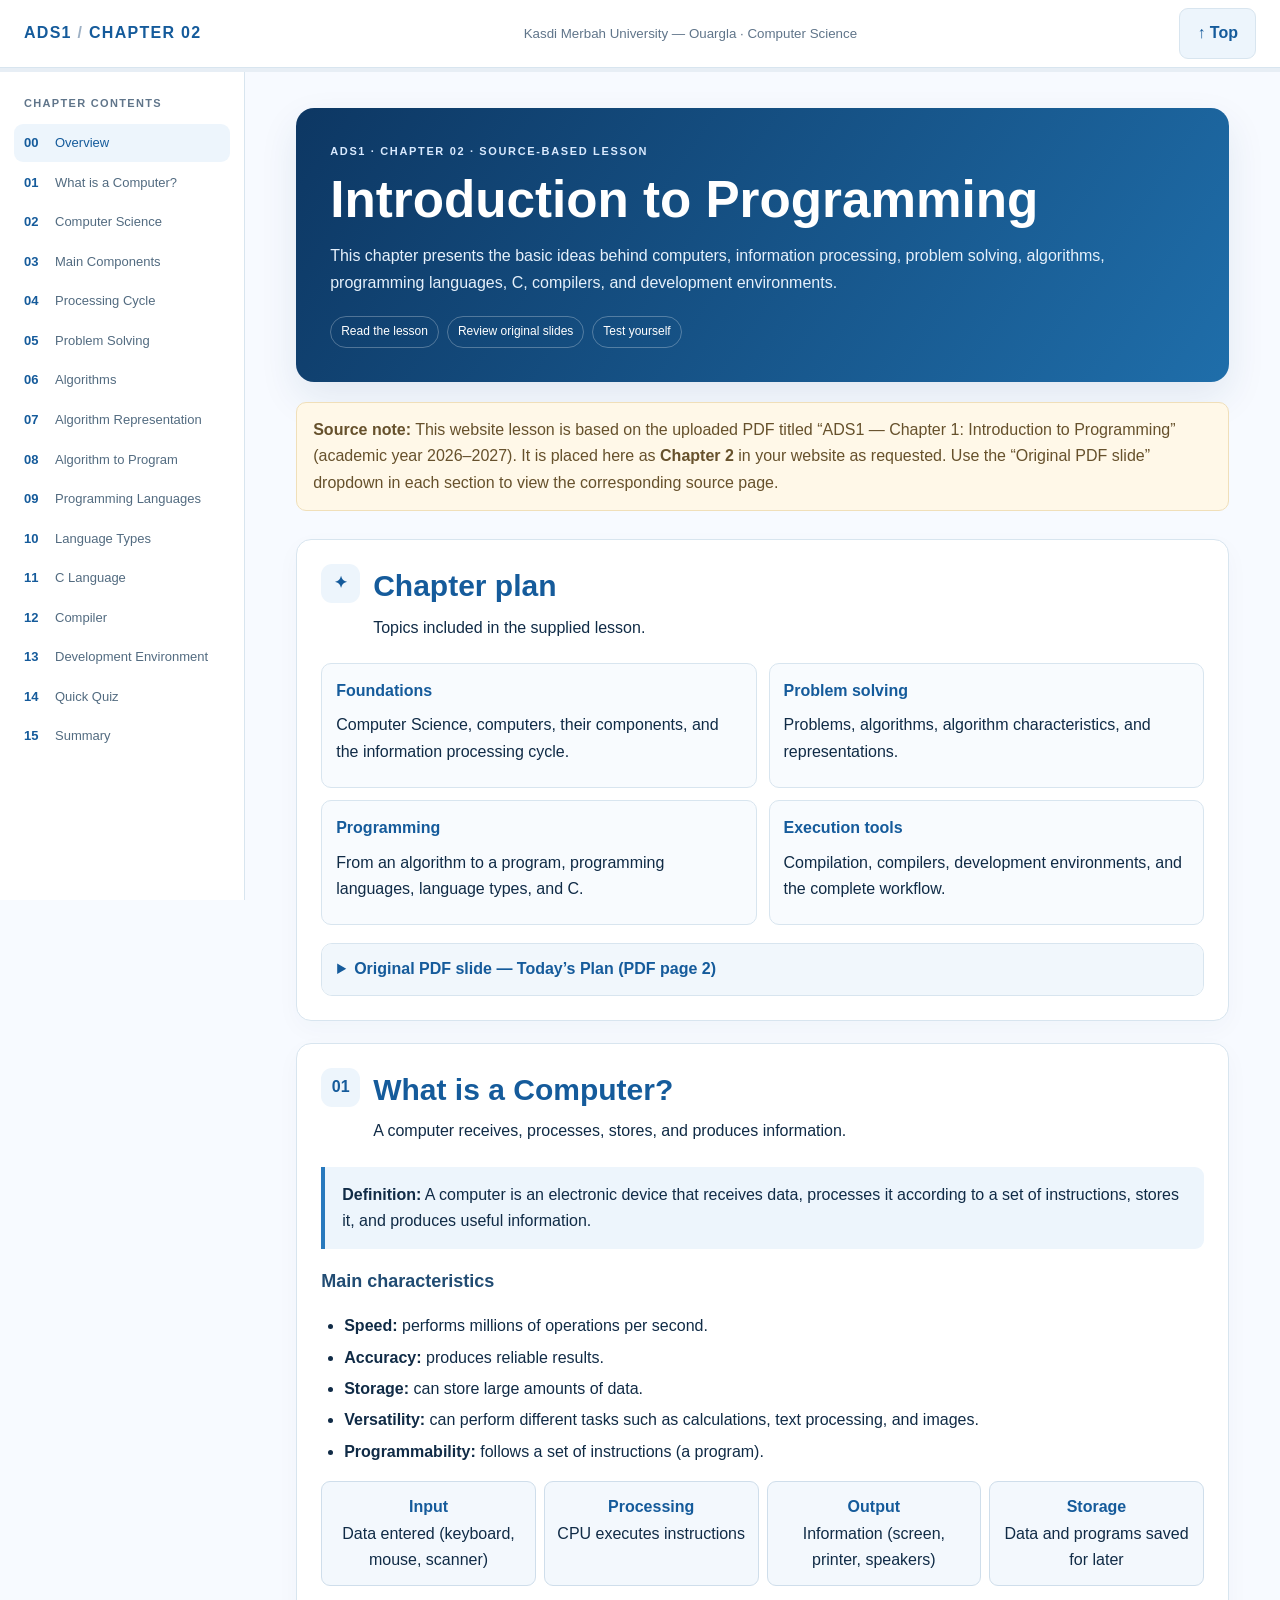
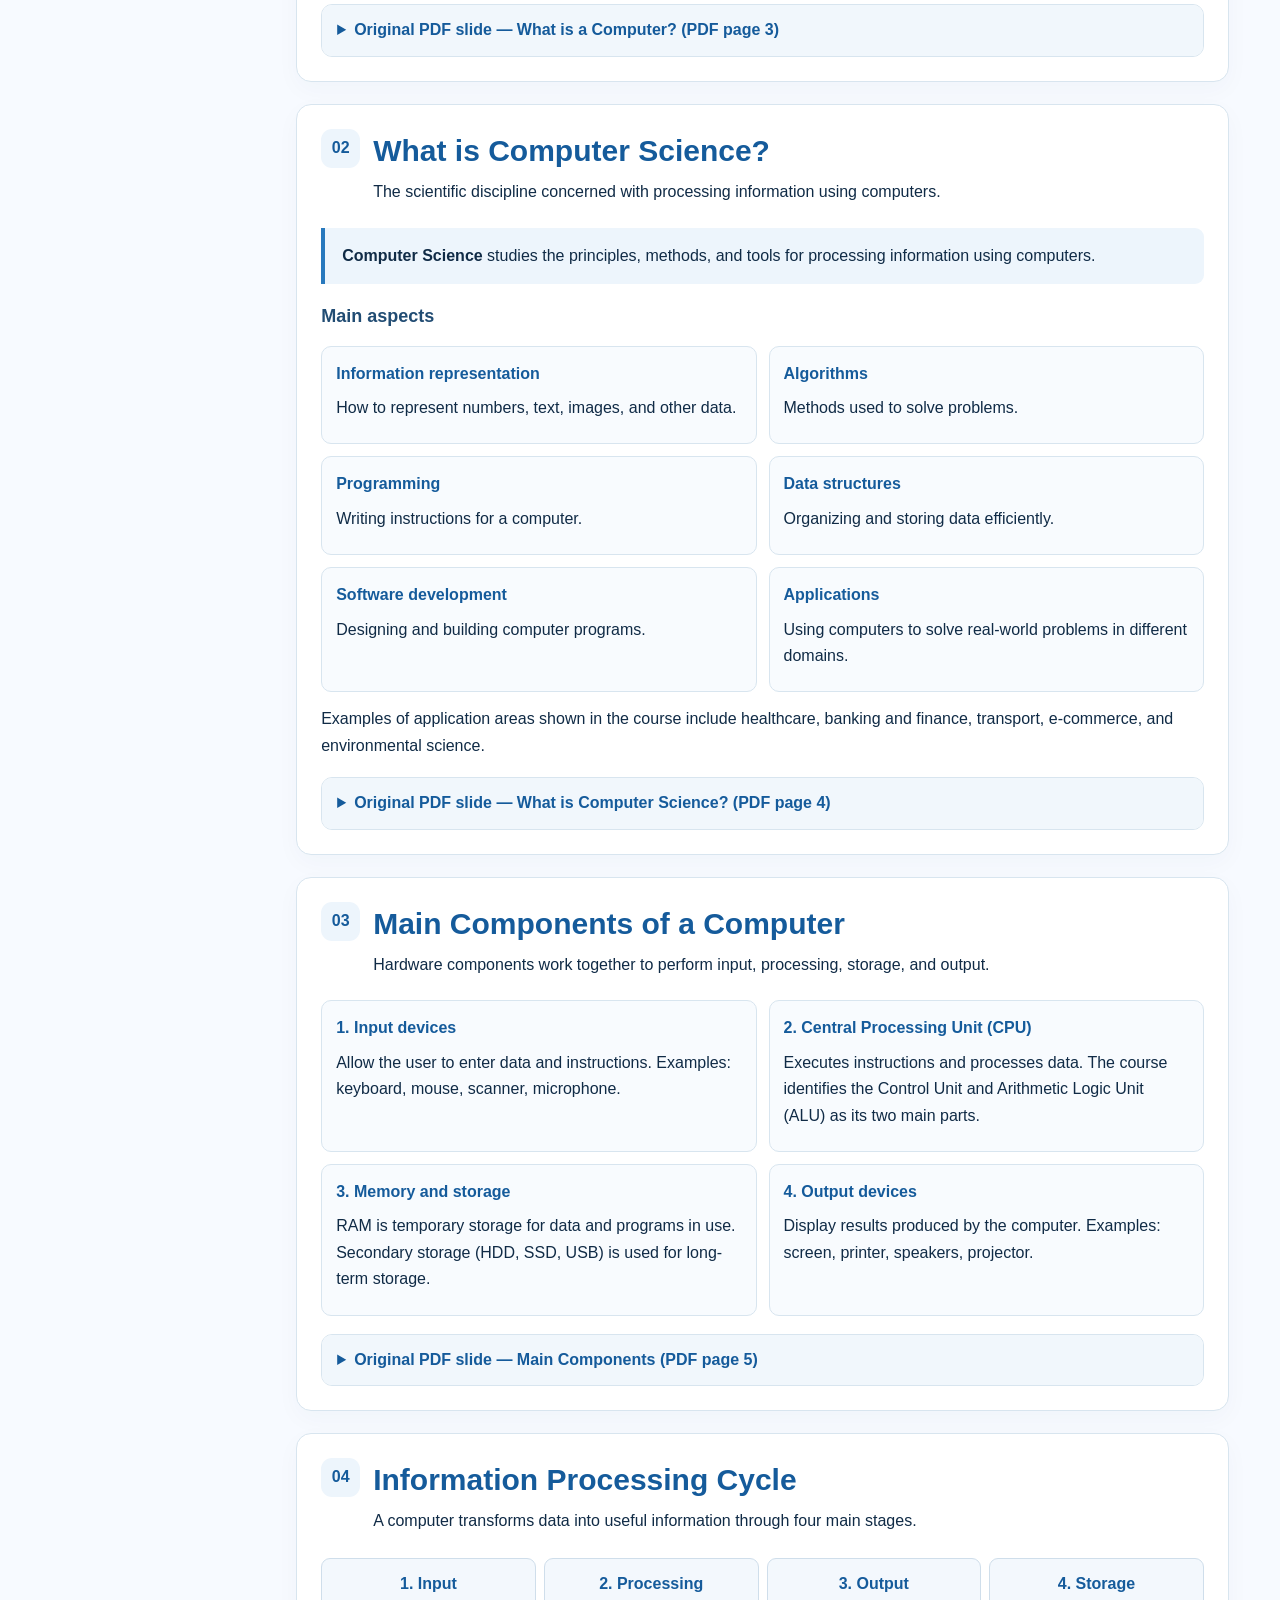
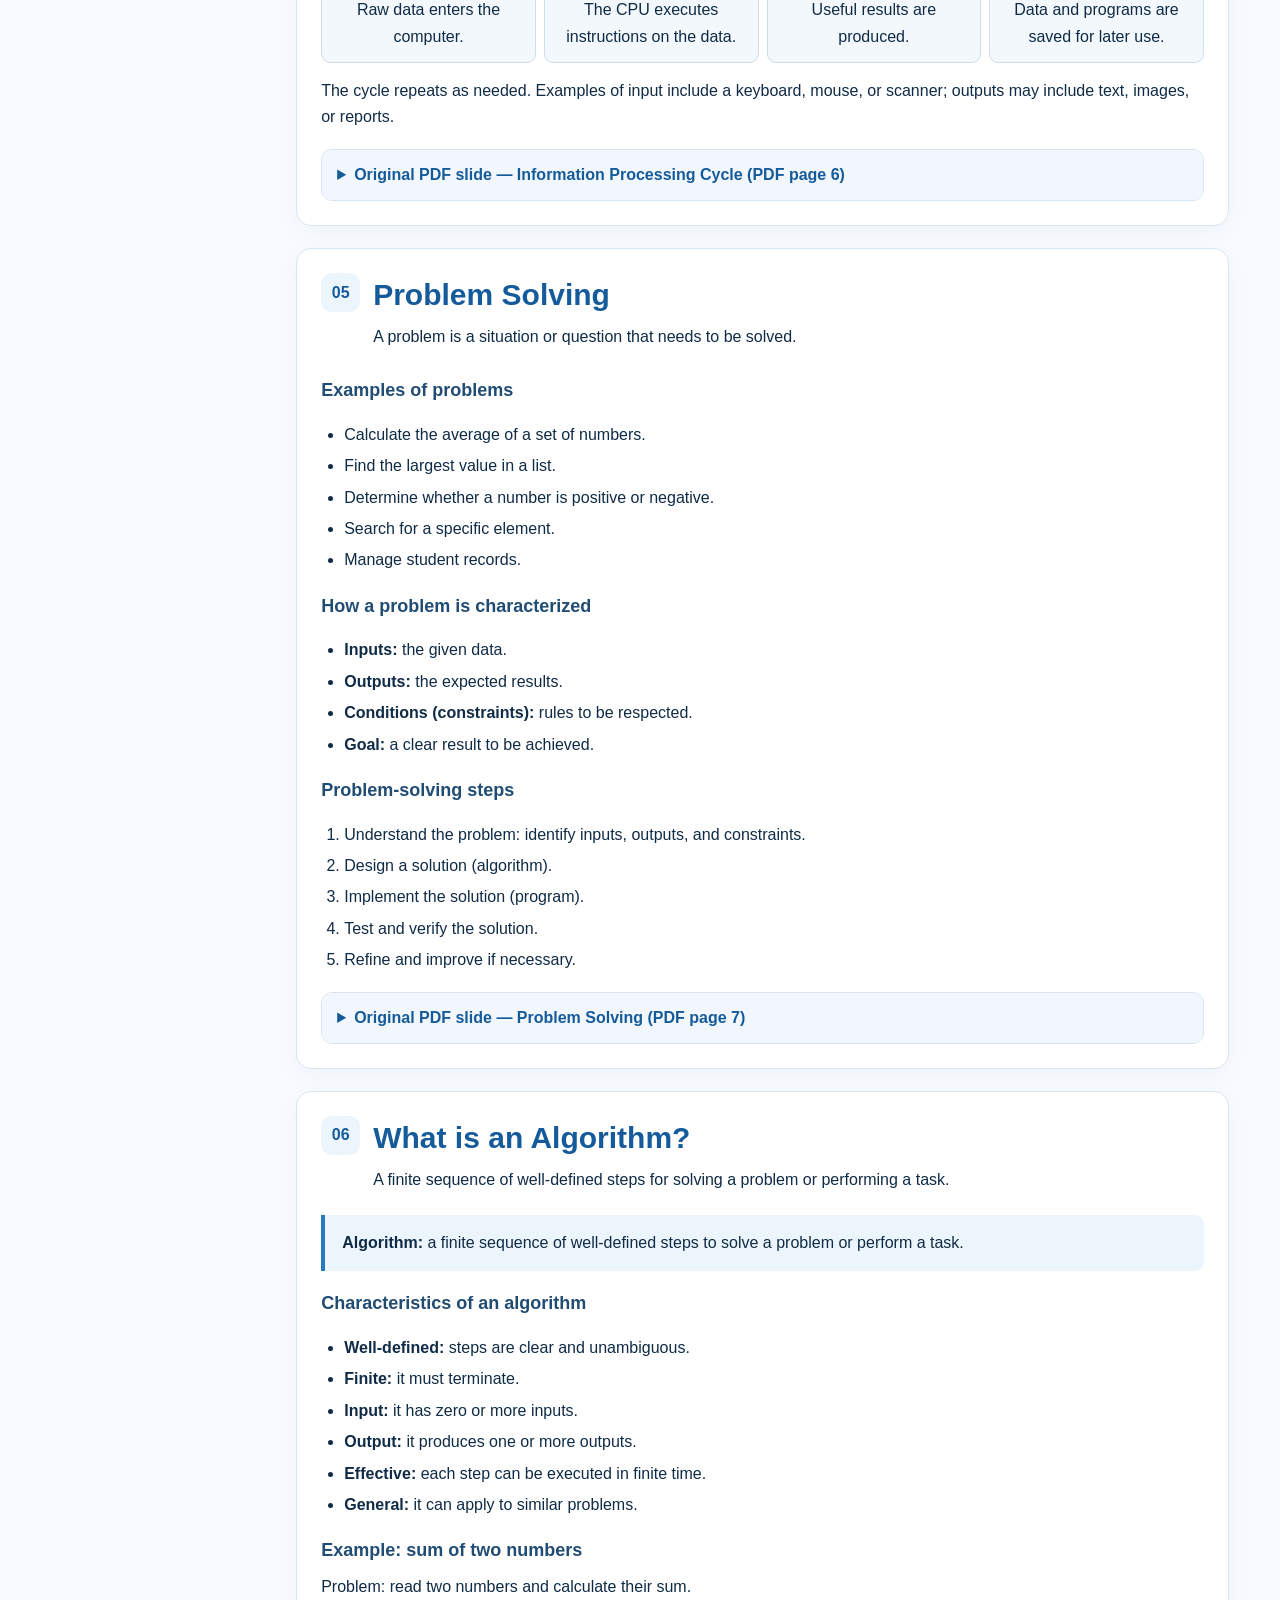
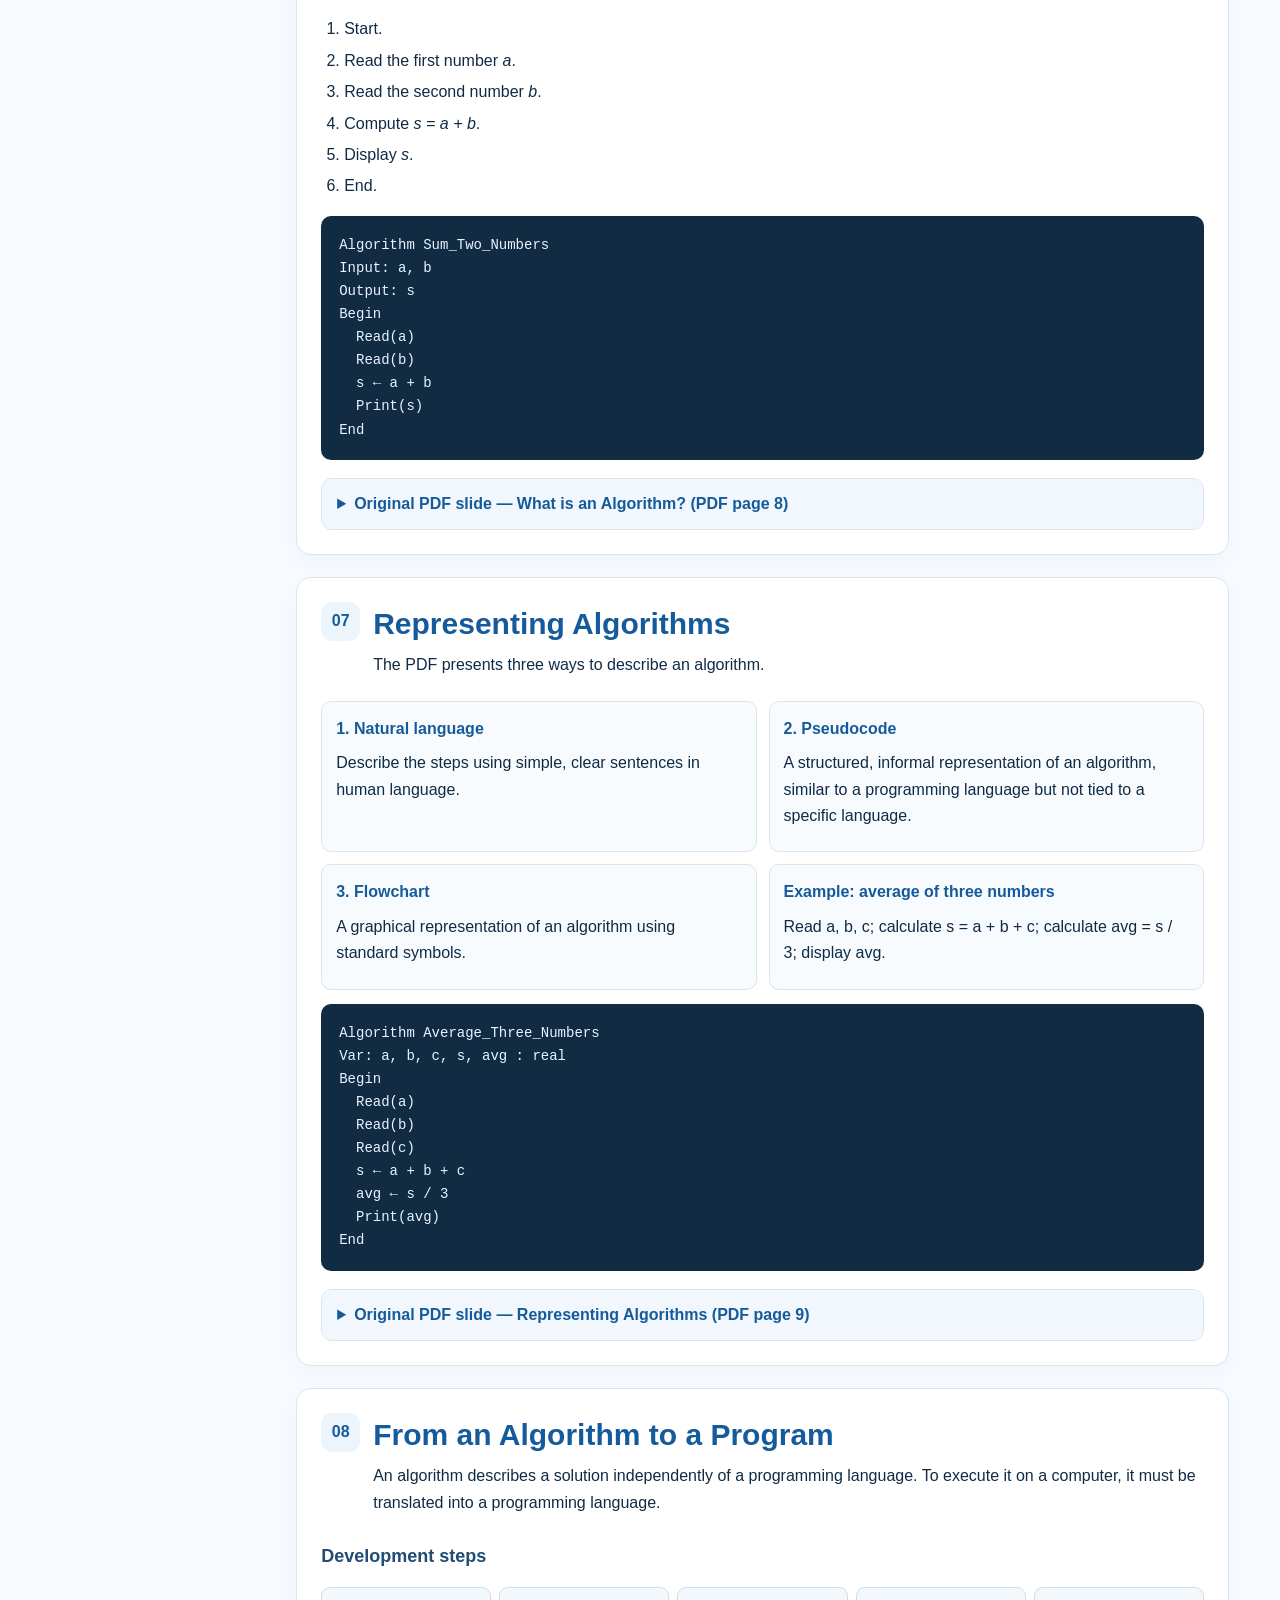
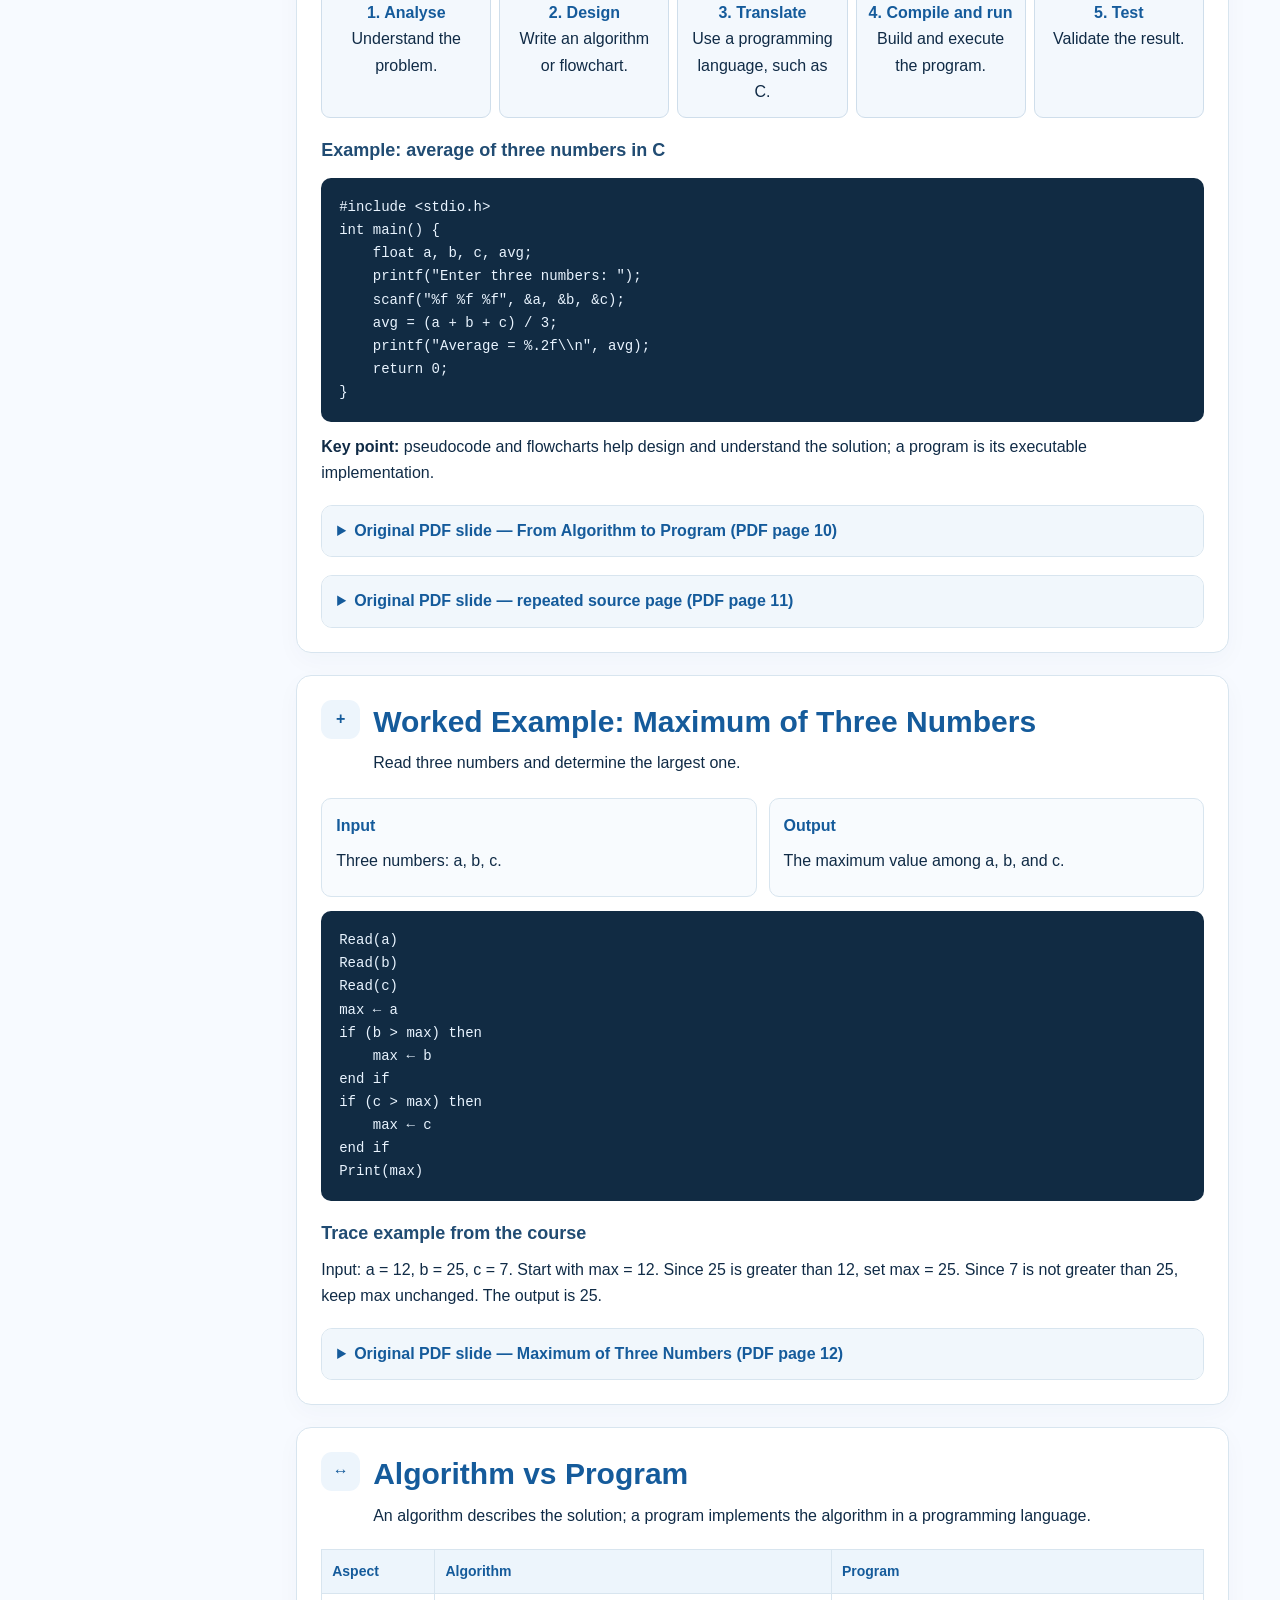
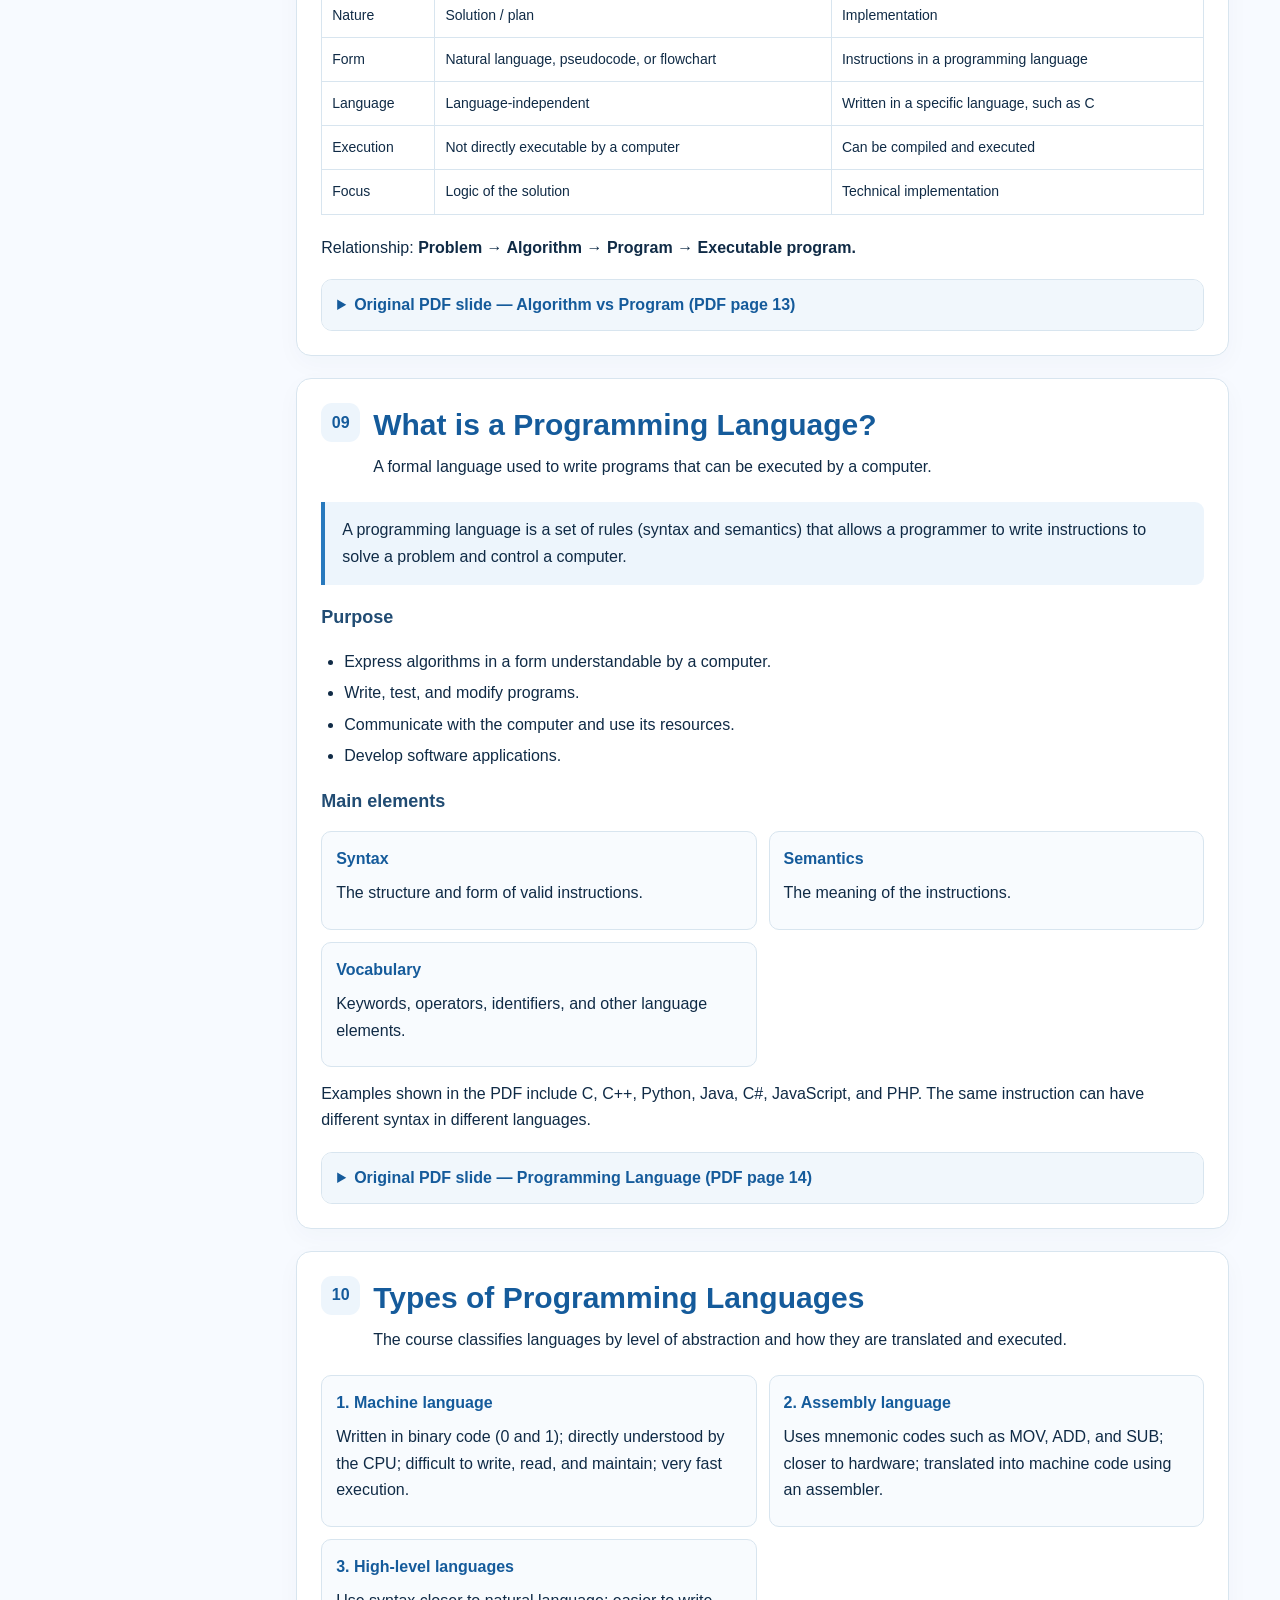
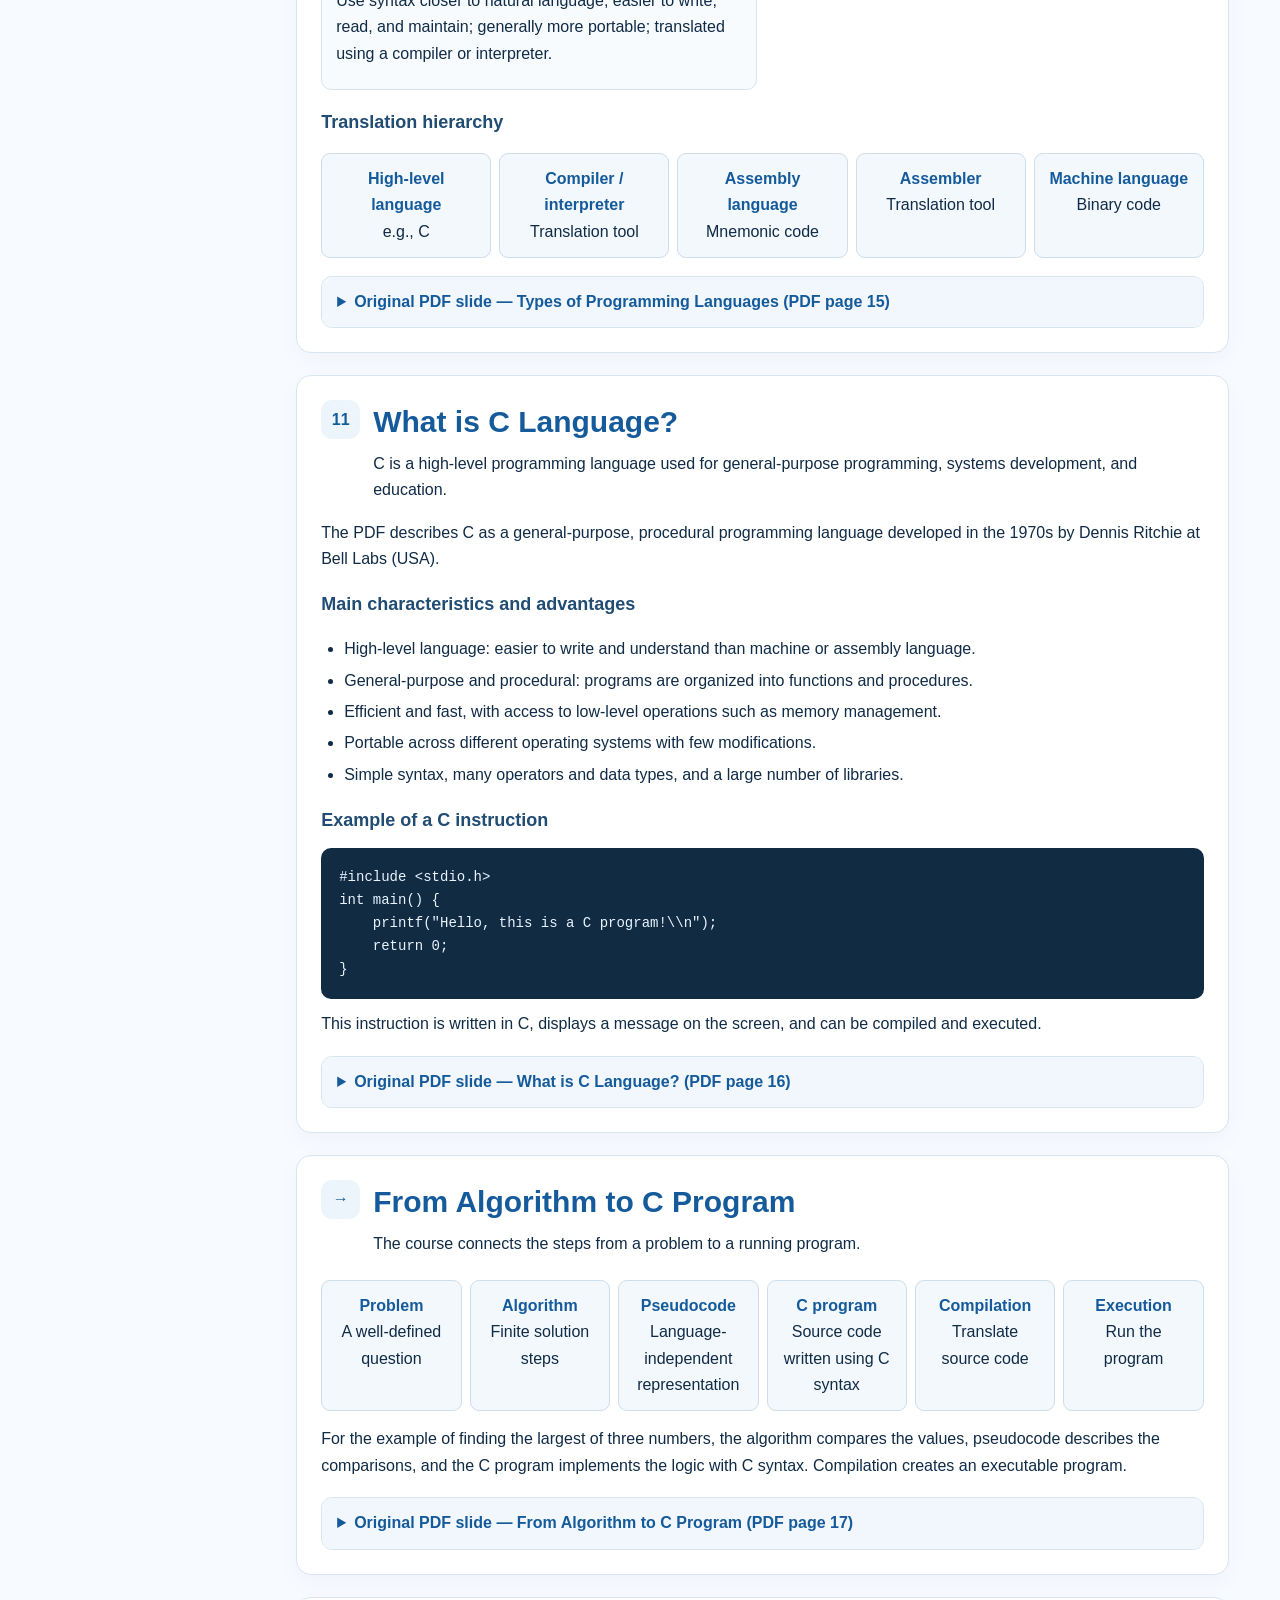
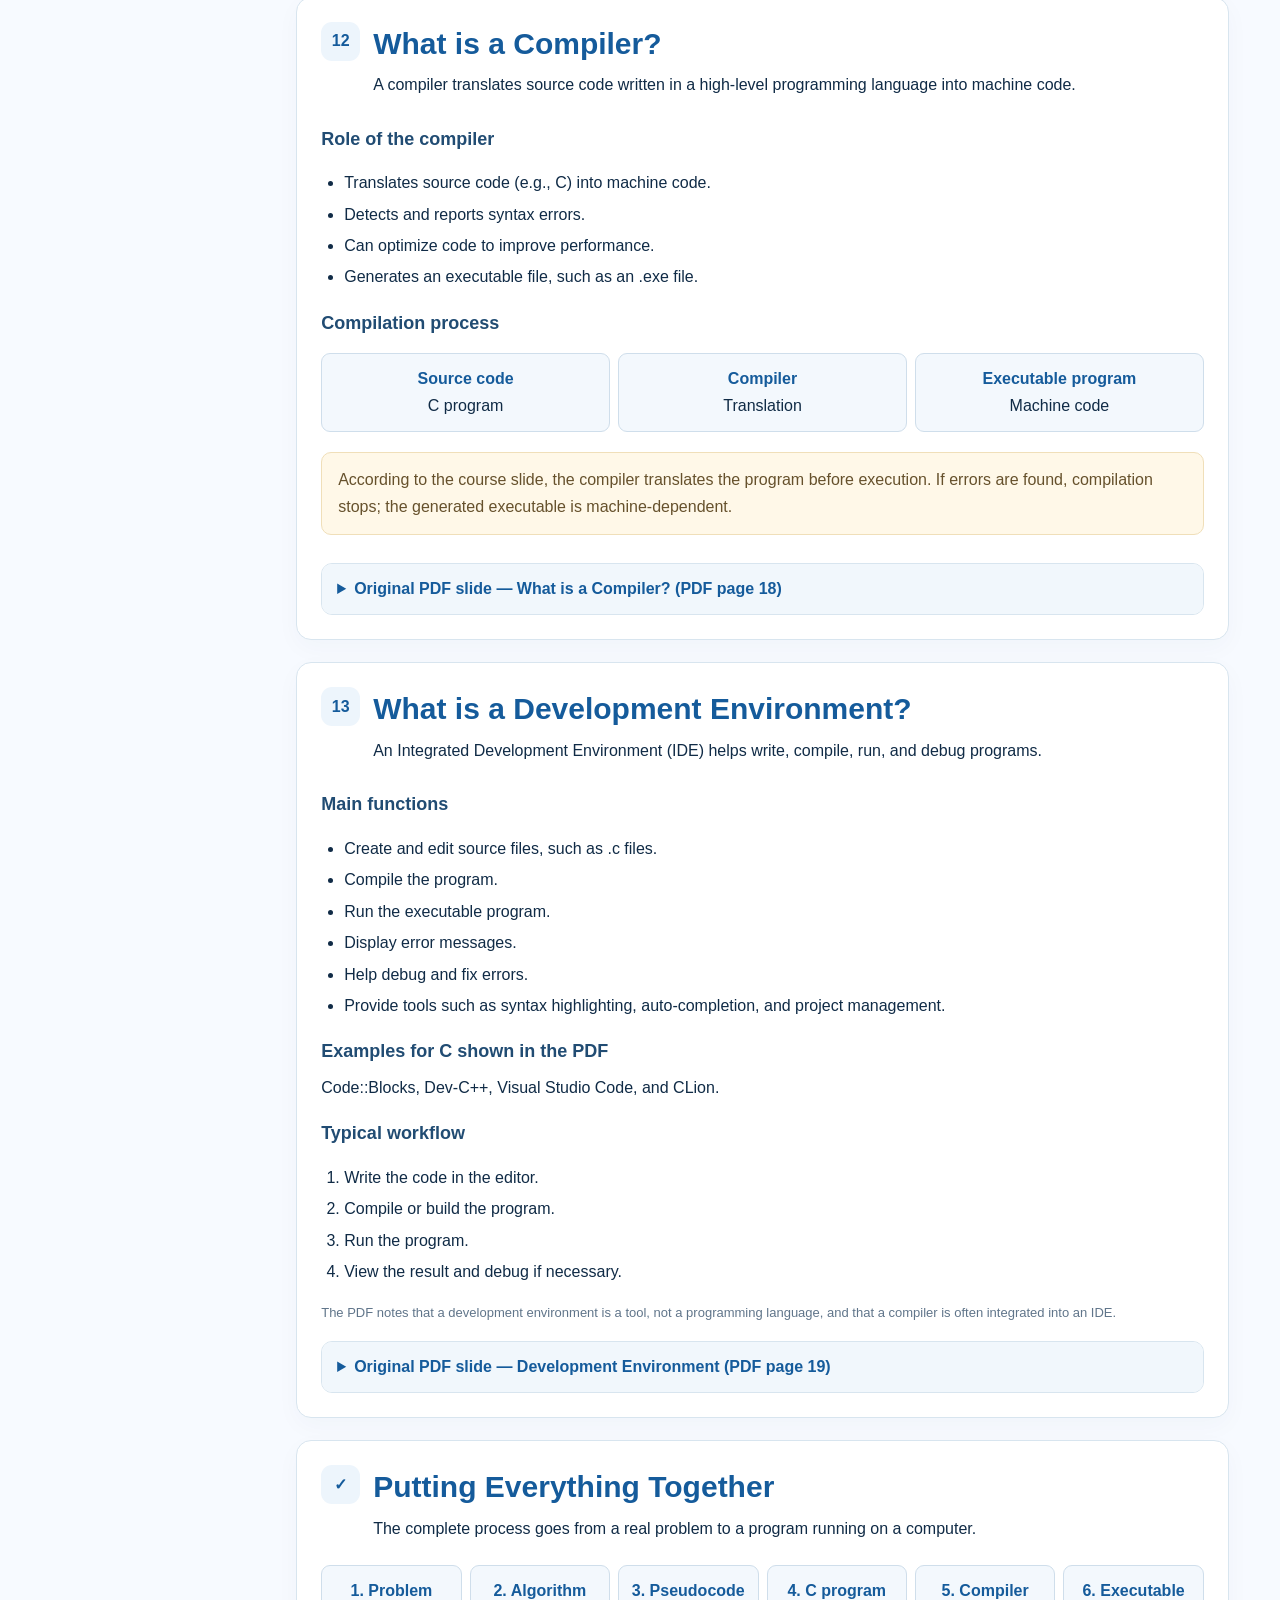
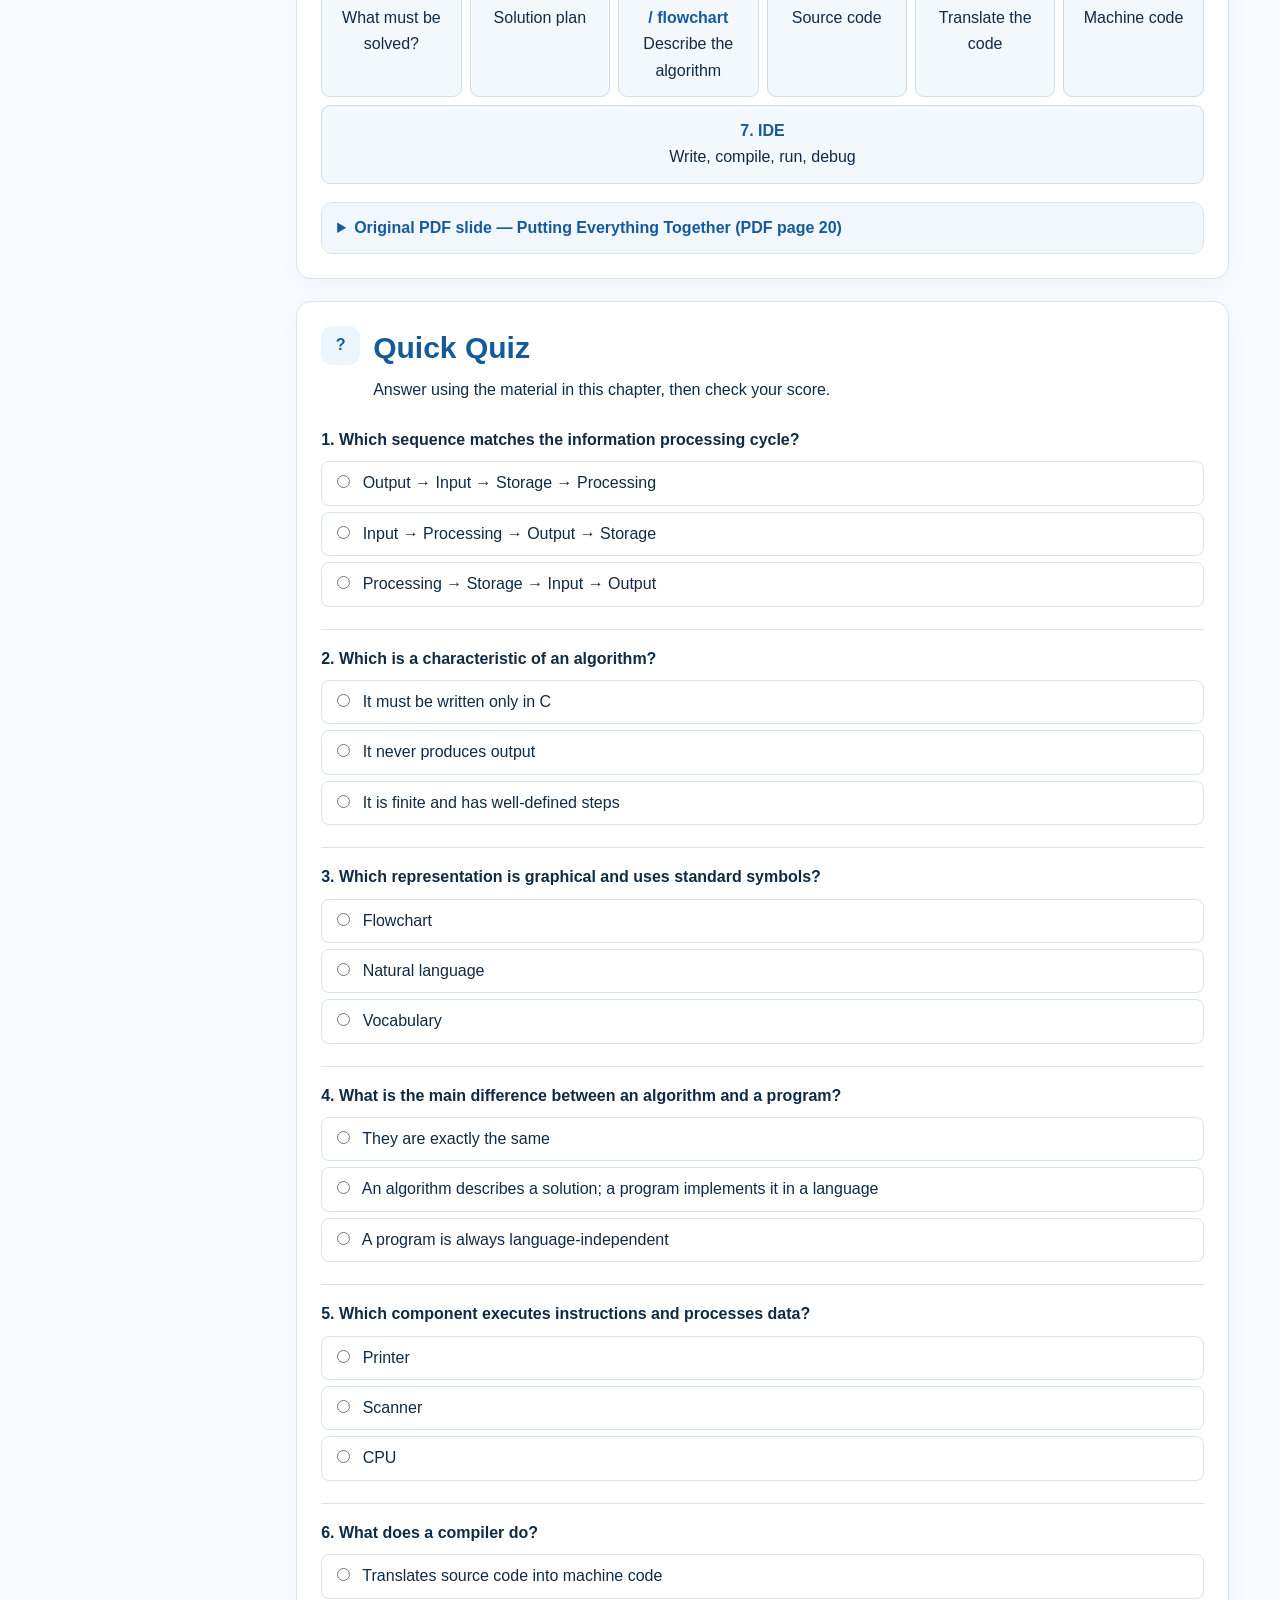
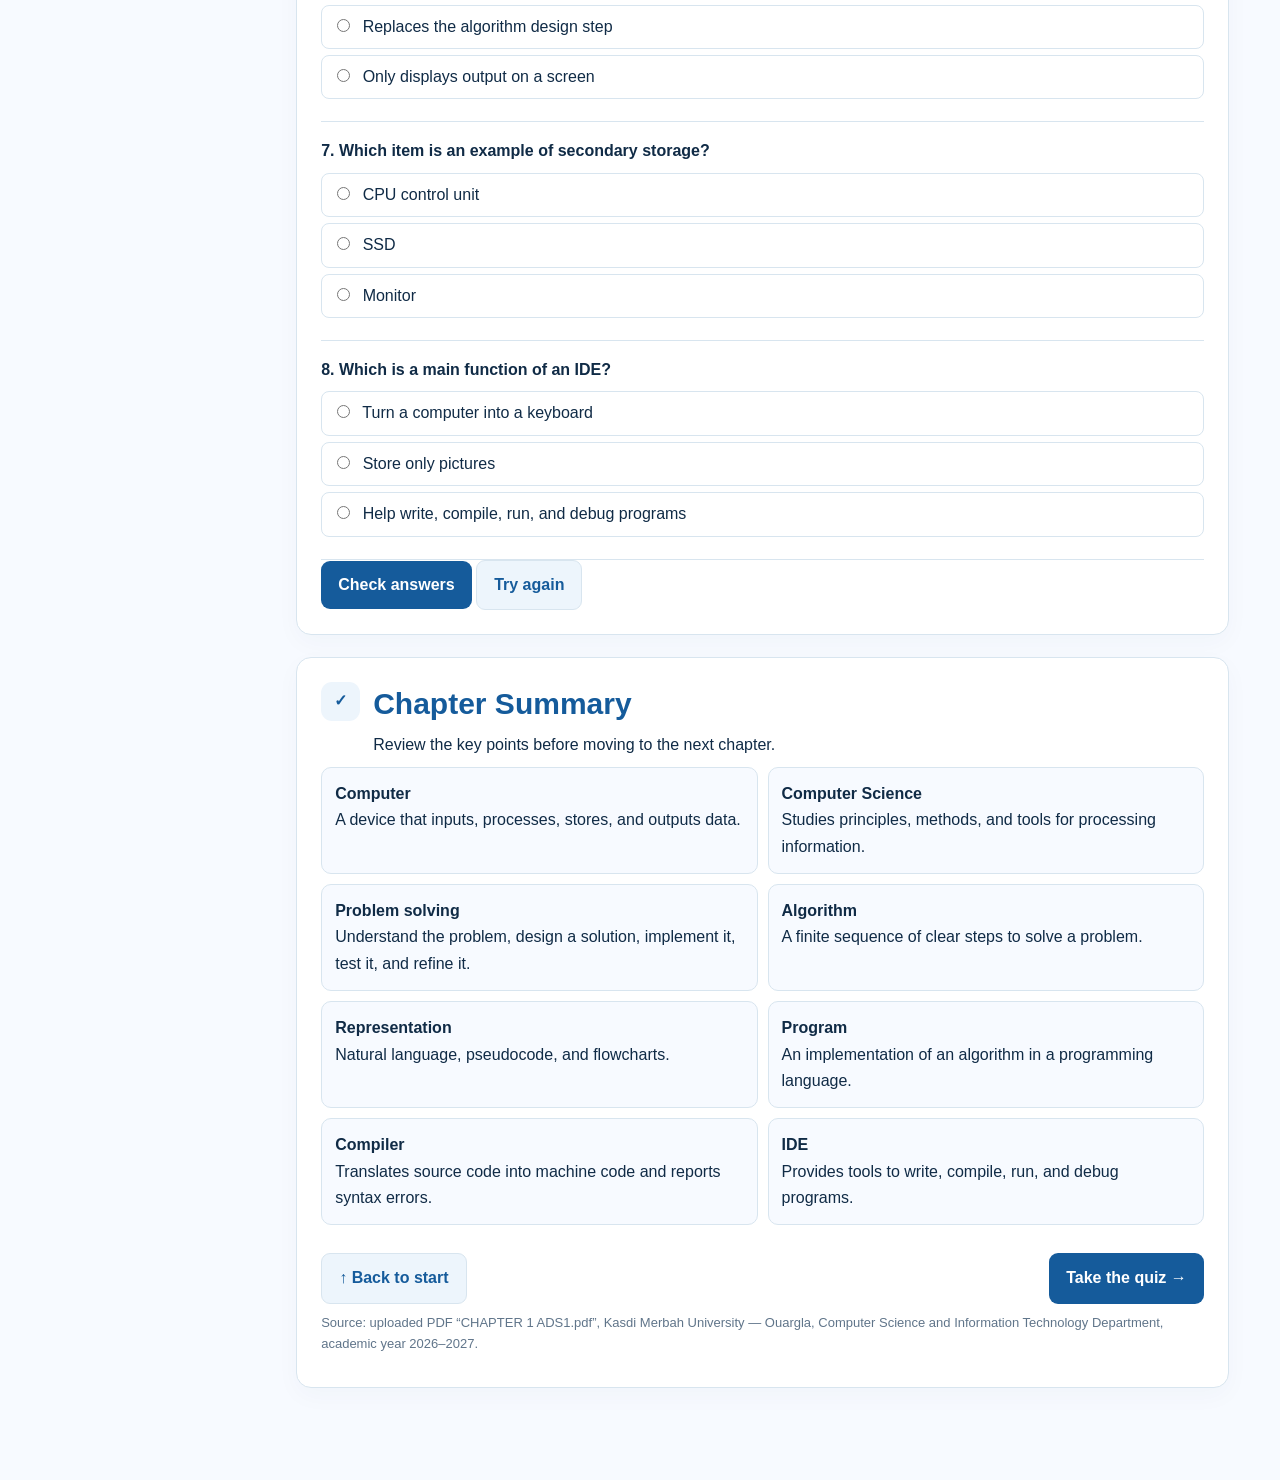
==== CHAPTER1.html @ 997ccc8c "Upload ADS1 Learning Hub website" ====
<!doctype html>
<html lang="en">
<head>
<meta charset="utf-8"><meta name="viewport" content="width=device-width, initial-scale=1">
<meta name="hub-title" content="Introduction to Programming">
<meta name="hub-description" content="Computers, problem solving, algorithms, programming languages, C, compilers, and development environments.">
<meta name="hub-sections" content="16 navigation topics">
<title>ADS1 — Chapter 2: Introduction to Programming</title>
<style>
:root{--blue:#155b9b;--blue2:#2879bd;--navy:#102b46;--pale:#edf5fc;--line:#d8e5ef;--muted:#60758a;--good:#20794f;--bad:#b33c3c;--gold:#e5b75c}
*{box-sizing:border-box}html{scroll-behavior:smooth;scroll-padding-top:90px}body{margin:0;background:#f7faff;color:var(--navy);font:16px/1.65 Arial,Helvetica,sans-serif}button{font:inherit;cursor:pointer}.top{height:68px;background:#fff;border-bottom:1px solid var(--line);display:flex;align-items:center;justify-content:space-between;padding:0 24px;position:sticky;top:0;z-index:10}.brand{font-weight:900;letter-spacing:.08em;color:var(--blue)}.top small{color:var(--muted)}.progress{height:4px;background:#e7eef5;position:sticky;top:68px;z-index:10}.progress span{display:block;width:0;height:100%;background:var(--blue2);transition:width .2s}.shell{display:grid;grid-template-columns:245px minmax(0,1fr);max-width:1500px;margin:auto}.sidebar{height:calc(100vh - 72px);position:sticky;top:72px;overflow:auto;padding:22px 14px;background:#fff;border-right:1px solid var(--line)}.side-label{font-size:11px;font-weight:900;color:var(--muted);letter-spacing:.12em;padding:0 10px 10px}.navlink{display:flex;gap:9px;align-items:flex-start;text-decoration:none;color:#526b80;font-size:13px;line-height:1.35;padding:10px;border-radius:9px;margin:2px 0}.navlink:hover,.navlink.active{background:var(--pale);color:var(--blue)}.navlink b{min-width:22px;color:var(--blue)}main{padding:36px clamp(18px,4vw,58px) 70px;min-width:0}.hero{padding:34px;border-radius:18px;background:linear-gradient(125deg,#0d3763,#1f6eaa);color:#fff;box-shadow:0 16px 38px #123e6818}.eyebrow{font-size:11px;letter-spacing:.15em;font-weight:900;color:#d9eaff}.hero h1{font-size:clamp(32px,4vw,52px);line-height:1.08;margin:12px 0}.hero p{max-width:800px;color:#e5f0fb;margin-bottom:0}.chips{display:flex;gap:8px;flex-wrap:wrap;margin-top:20px}.chip{border:1px solid #ffffff45;border-radius:99px;padding:5px 10px;font-size:12px}.intro-note{background:#fff8e8;border:1px solid #f0dfb9;padding:14px 16px;border-radius:10px;color:#66512c;margin:20px 0 28px}.section{background:#fff;border:1px solid var(--line);border-radius:15px;padding:24px;margin:22px 0;box-shadow:0 8px 25px #153d5c08}.section-head{display:flex;align-items:flex-start;gap:13px}.num{display:grid;place-items:center;flex:0 0 39px;height:39px;border-radius:11px;background:var(--pale);color:var(--blue);font-weight:900}.section h2{font-size:clamp(22px,2.5vw,30px);line-height:1.25;margin:3px 0 10px;color:var(--blue)}.section h3{font-size:18px;margin:18px 0 8px;color:#214c73}.section p{margin:8px 0}.cards{display:grid;grid-template-columns:repeat(2,minmax(0,1fr));gap:12px;margin:14px 0}.mini{background:#f8fbfe;border:1px solid var(--line);border-radius:10px;padding:14px}.mini strong{color:var(--blue)}ul,ol{padding-left:23px}li{margin:5px 0}.definition{padding:15px 17px;border-left:4px solid var(--blue2);background:var(--pale);border-radius:0 9px 9px 0;margin:14px 0}.flow{display:flex;gap:8px;align-items:stretch;flex-wrap:wrap;margin:15px 0}.flow div{background:#f3f8fd;border:1px solid #cfdeeb;border-radius:9px;padding:12px;flex:1;min-width:120px;text-align:center}.flow b{display:block;color:var(--blue)}.code{white-space:pre-wrap;overflow:auto;background:#112b43;color:#e9f4ff;border-radius:10px;padding:18px;font:14px/1.65 Consolas,monospace;margin:12px 0}.table-wrap{overflow:auto}table{border-collapse:collapse;width:100%;margin:12px 0;font-size:14px}th,td{border:1px solid var(--line);padding:10px;text-align:left;vertical-align:top}th{background:#edf5fc;color:var(--blue)}.slide{margin-top:18px;border:1px solid var(--line);border-radius:11px;overflow:hidden;background:#f7faff}.slide summary{cursor:pointer;padding:12px 15px;color:var(--blue);font-weight:800;background:#f1f7fc}.slide img{display:block;width:100%;height:auto;max-width:850px;margin:auto}.slide p{padding:0 15px;color:var(--muted);font-size:13px}.quiz-question{padding:16px 0;border-bottom:1px solid var(--line)}.quiz-question:last-child{border:0}.quiz-question p{font-weight:800;margin:0 0 8px}.option{display:block;padding:8px 10px;border:1px solid var(--line);border-radius:8px;margin:6px 0;font-weight:400;cursor:pointer}.option:has(input:checked){border-color:var(--blue2);background:var(--pale)}.option input{margin-right:8px}.btn{border:0;border-radius:9px;background:var(--blue);color:white;padding:11px 17px;font-weight:800}.btn.secondary{background:#edf5fc;color:var(--blue);border:1px solid var(--line)}.feedback{margin-top:12px;padding:12px;border-radius:9px;display:none}.feedback.show{display:block}.feedback.good{background:#eaf7f0;color:var(--good)}.feedback.bad{background:#fff0f0;color:var(--bad)}.keypoints{display:grid;grid-template-columns:repeat(2,minmax(0,1fr));gap:10px}.keypoints div{background:#f7faff;border:1px solid var(--line);border-radius:10px;padding:13px}.footer-nav{display:flex;justify-content:space-between;gap:10px;flex-wrap:wrap;margin-top:28px}.small{font-size:13px;color:var(--muted)}
@media(max-width:850px){.shell{grid-template-columns:1fr}.sidebar{position:relative;top:auto;height:auto;display:flex;overflow:auto;gap:5px;border-right:0;border-bottom:1px solid var(--line);padding:10px}.side-label{display:none}.navlink{white-space:nowrap;align-items:center;flex:0 0 auto}.top small{display:none}main{padding:20px 14px 50px}.hero{padding:24px}.cards,.keypoints{grid-template-columns:1fr}.section{padding:17px}}
</style>
</head>
<body>
<header class="top"><div class="brand">ADS1 <span style="color:#9db0c4">/</span> CHAPTER 02</div><small>Kasdi Merbah University — Ouargla · Computer Science</small><button class="btn secondary" onclick="window.scrollTo({top:0,behavior:'smooth'})">↑ Top</button></header>
<div class="progress"><span id="progressBar"></span></div>
<div class="shell">
<aside class="sidebar"><div class="side-label">CHAPTER CONTENTS</div>
<a class="navlink" href="#start"><b>00</b> Overview</a><a class="navlink" href="#computer"><b>01</b> What is a Computer?</a><a class="navlink" href="#cs"><b>02</b> Computer Science</a><a class="navlink" href="#components"><b>03</b> Main Components</a><a class="navlink" href="#cycle"><b>04</b> Processing Cycle</a><a class="navlink" href="#problem"><b>05</b> Problem Solving</a><a class="navlink" href="#algorithm"><b>06</b> Algorithms</a><a class="navlink" href="#represent"><b>07</b> Algorithm Representation</a><a class="navlink" href="#program"><b>08</b> Algorithm to Program</a><a class="navlink" href="#language"><b>09</b> Programming Languages</a><a class="navlink" href="#types"><b>10</b> Language Types</a><a class="navlink" href="#clang"><b>11</b> C Language</a><a class="navlink" href="#compiler"><b>12</b> Compiler</a><a class="navlink" href="#ide"><b>13</b> Development Environment</a><a class="navlink" href="#quiz"><b>14</b> Quick Quiz</a><a class="navlink" href="#summary"><b>15</b> Summary</a></aside>
<main>
<section class="hero" id="start"><div class="eyebrow">ADS1 · CHAPTER 02 · SOURCE-BASED LESSON</div><h1>Introduction to Programming</h1><p>This chapter presents the basic ideas behind computers, information processing, problem solving, algorithms, programming languages, C, compilers, and development environments.</p><div class="chips"><span class="chip">Read the lesson</span><span class="chip">Review original slides</span><span class="chip">Test yourself</span></div></section>
<div class="intro-note"><strong>Source note:</strong> This website lesson is based on the uploaded PDF titled “ADS1 — Chapter 1: Introduction to Programming” (academic year 2026–2027). It is placed here as <strong>Chapter 2</strong> in your website as requested. Use the “Original PDF slide” dropdown in each section to view the corresponding source page.</div>
<section class="section"><div class="section-head"><div class="num">✦</div><div><h2>Chapter plan</h2><p>Topics included in the supplied lesson.</p></div></div><div class="cards"><div class="mini"><strong>Foundations</strong><p>Computer Science, computers, their components, and the information processing cycle.</p></div><div class="mini"><strong>Problem solving</strong><p>Problems, algorithms, algorithm characteristics, and representations.</p></div><div class="mini"><strong>Programming</strong><p>From an algorithm to a program, programming languages, language types, and C.</p></div><div class="mini"><strong>Execution tools</strong><p>Compilation, compilers, development environments, and the complete workflow.</p></div></div><details class="slide"><summary>Original PDF slide — Today’s Plan (PDF page 2)</summary><img src="chapter2-pages/page-02.jpg" alt="Original course plan slide"><p>Source slide preserved from the uploaded PDF.</p></details></section>
<section class="section" id="computer"><div class="section-head"><div class="num">01</div><div><h2>What is a Computer?</h2><p>A computer receives, processes, stores, and produces information.</p></div></div><div class="definition"><strong>Definition:</strong> A computer is an electronic device that receives data, processes it according to a set of instructions, stores it, and produces useful information.</div><h3>Main characteristics</h3><ul><li><strong>Speed:</strong> performs millions of operations per second.</li><li><strong>Accuracy:</strong> produces reliable results.</li><li><strong>Storage:</strong> can store large amounts of data.</li><li><strong>Versatility:</strong> can perform different tasks such as calculations, text processing, and images.</li><li><strong>Programmability:</strong> follows a set of instructions (a program).</li></ul><div class="flow"><div><b>Input</b>Data entered (keyboard, mouse, scanner)</div><div><b>Processing</b>CPU executes instructions</div><div><b>Output</b>Information (screen, printer, speakers)</div><div><b>Storage</b>Data and programs saved for later</div></div><details class="slide"><summary>Original PDF slide — What is a Computer? (PDF page 3)</summary><img src="chapter2-pages/page-03.jpg" alt="Original What is a Computer slide"></details></section>
<section class="section" id="cs"><div class="section-head"><div class="num">02</div><div><h2>What is Computer Science?</h2><p>The scientific discipline concerned with processing information using computers.</p></div></div><div class="definition"><strong>Computer Science</strong> studies the principles, methods, and tools for processing information using computers.</div><h3>Main aspects</h3><div class="cards"><div class="mini"><strong>Information representation</strong><p>How to represent numbers, text, images, and other data.</p></div><div class="mini"><strong>Algorithms</strong><p>Methods used to solve problems.</p></div><div class="mini"><strong>Programming</strong><p>Writing instructions for a computer.</p></div><div class="mini"><strong>Data structures</strong><p>Organizing and storing data efficiently.</p></div><div class="mini"><strong>Software development</strong><p>Designing and building computer programs.</p></div><div class="mini"><strong>Applications</strong><p>Using computers to solve real-world problems in different domains.</p></div></div><p>Examples of application areas shown in the course include healthcare, banking and finance, transport, e-commerce, and environmental science.</p><details class="slide"><summary>Original PDF slide — What is Computer Science? (PDF page 4)</summary><img src="chapter2-pages/page-04.jpg" alt="Original What is Computer Science slide"></details></section>
<section class="section" id="components"><div class="section-head"><div class="num">03</div><div><h2>Main Components of a Computer</h2><p>Hardware components work together to perform input, processing, storage, and output.</p></div></div><div class="cards"><div class="mini"><strong>1. Input devices</strong><p>Allow the user to enter data and instructions. Examples: keyboard, mouse, scanner, microphone.</p></div><div class="mini"><strong>2. Central Processing Unit (CPU)</strong><p>Executes instructions and processes data. The course identifies the Control Unit and Arithmetic Logic Unit (ALU) as its two main parts.</p></div><div class="mini"><strong>3. Memory and storage</strong><p>RAM is temporary storage for data and programs in use. Secondary storage (HDD, SSD, USB) is used for long-term storage.</p></div><div class="mini"><strong>4. Output devices</strong><p>Display results produced by the computer. Examples: screen, printer, speakers, projector.</p></div></div><details class="slide"><summary>Original PDF slide — Main Components (PDF page 5)</summary><img src="chapter2-pages/page-05.jpg" alt="Original Main Components of a Computer slide"></details></section>
<section class="section" id="cycle"><div class="section-head"><div class="num">04</div><div><h2>Information Processing Cycle</h2><p>A computer transforms data into useful information through four main stages.</p></div></div><div class="flow"><div><b>1. Input</b>Raw data enters the computer.</div><div><b>2. Processing</b>The CPU executes instructions on the data.</div><div><b>3. Output</b>Useful results are produced.</div><div><b>4. Storage</b>Data and programs are saved for later use.</div></div><p>The cycle repeats as needed. Examples of input include a keyboard, mouse, or scanner; outputs may include text, images, or reports.</p><details class="slide"><summary>Original PDF slide — Information Processing Cycle (PDF page 6)</summary><img src="chapter2-pages/page-06.jpg" alt="Original Information Processing Cycle slide"></details></section>
<section class="section" id="problem"><div class="section-head"><div class="num">05</div><div><h2>Problem Solving</h2><p>A problem is a situation or question that needs to be solved.</p></div></div><h3>Examples of problems</h3><ul><li>Calculate the average of a set of numbers.</li><li>Find the largest value in a list.</li><li>Determine whether a number is positive or negative.</li><li>Search for a specific element.</li><li>Manage student records.</li></ul><h3>How a problem is characterized</h3><ul><li><strong>Inputs:</strong> the given data.</li><li><strong>Outputs:</strong> the expected results.</li><li><strong>Conditions (constraints):</strong> rules to be respected.</li><li><strong>Goal:</strong> a clear result to be achieved.</li></ul><h3>Problem-solving steps</h3><ol><li>Understand the problem: identify inputs, outputs, and constraints.</li><li>Design a solution (algorithm).</li><li>Implement the solution (program).</li><li>Test and verify the solution.</li><li>Refine and improve if necessary.</li></ol><details class="slide"><summary>Original PDF slide — Problem Solving (PDF page 7)</summary><img src="chapter2-pages/page-07.jpg" alt="Original Problem Solving slide"></details></section>
<section class="section" id="algorithm"><div class="section-head"><div class="num">06</div><div><h2>What is an Algorithm?</h2><p>A finite sequence of well-defined steps for solving a problem or performing a task.</p></div></div><div class="definition"><strong>Algorithm:</strong> a finite sequence of well-defined steps to solve a problem or perform a task.</div><h3>Characteristics of an algorithm</h3><ul><li><strong>Well-defined:</strong> steps are clear and unambiguous.</li><li><strong>Finite:</strong> it must terminate.</li><li><strong>Input:</strong> it has zero or more inputs.</li><li><strong>Output:</strong> it produces one or more outputs.</li><li><strong>Effective:</strong> each step can be executed in finite time.</li><li><strong>General:</strong> it can apply to similar problems.</li></ul><h3>Example: sum of two numbers</h3><p>Problem: read two numbers and calculate their sum.</p><ol><li>Start.</li><li>Read the first number <em>a</em>.</li><li>Read the second number <em>b</em>.</li><li>Compute <em>s = a + b</em>.</li><li>Display <em>s</em>.</li><li>End.</li></ol><div class="code">Algorithm Sum_Two_Numbers
Input: a, b
Output: s
Begin
  Read(a)
  Read(b)
  s ← a + b
  Print(s)
End</div><details class="slide"><summary>Original PDF slide — What is an Algorithm? (PDF page 8)</summary><img src="chapter2-pages/page-08.jpg" alt="Original What is an Algorithm slide"></details></section>
<section class="section" id="represent"><div class="section-head"><div class="num">07</div><div><h2>Representing Algorithms</h2><p>The PDF presents three ways to describe an algorithm.</p></div></div><div class="cards"><div class="mini"><strong>1. Natural language</strong><p>Describe the steps using simple, clear sentences in human language.</p></div><div class="mini"><strong>2. Pseudocode</strong><p>A structured, informal representation of an algorithm, similar to a programming language but not tied to a specific language.</p></div><div class="mini"><strong>3. Flowchart</strong><p>A graphical representation of an algorithm using standard symbols.</p></div><div class="mini"><strong>Example: average of three numbers</strong><p>Read a, b, c; calculate s = a + b + c; calculate avg = s / 3; display avg.</p></div></div><div class="code">Algorithm Average_Three_Numbers
Var: a, b, c, s, avg : real
Begin
  Read(a)
  Read(b)
  Read(c)
  s ← a + b + c
  avg ← s / 3
  Print(avg)
End</div><details class="slide"><summary>Original PDF slide — Representing Algorithms (PDF page 9)</summary><img src="chapter2-pages/page-09.jpg" alt="Original Representing Algorithms slide"></details></section>
<section class="section" id="program"><div class="section-head"><div class="num">08</div><div><h2>From an Algorithm to a Program</h2><p>An algorithm describes a solution independently of a programming language. To execute it on a computer, it must be translated into a programming language.</p></div></div><h3>Development steps</h3><div class="flow"><div><b>1. Analyse</b>Understand the problem.</div><div><b>2. Design</b>Write an algorithm or flowchart.</div><div><b>3. Translate</b>Use a programming language, such as C.</div><div><b>4. Compile and run</b>Build and execute the program.</div><div><b>5. Test</b>Validate the result.</div></div><h3>Example: average of three numbers in C</h3><div class="code">#include &lt;stdio.h&gt;
int main() {
    float a, b, c, avg;
    printf("Enter three numbers: ");
    scanf("%f %f %f", &amp;a, &amp;b, &amp;c);
    avg = (a + b + c) / 3;
    printf("Average = %.2f\\n", avg);
    return 0;
}</div><p><strong>Key point:</strong> pseudocode and flowcharts help design and understand the solution; a program is its executable implementation.</p><details class="slide"><summary>Original PDF slide — From Algorithm to Program (PDF page 10)</summary><img src="chapter2-pages/page-10.jpg" alt="Original From Algorithm to Program slide"></details><details class="slide"><summary>Original PDF slide — repeated source page (PDF page 11)</summary><img src="chapter2-pages/page-11.jpg" alt="Repeated original algorithm to program slide"></details></section>
<section class="section"><div class="section-head"><div class="num">+</div><div><h2>Worked Example: Maximum of Three Numbers</h2><p>Read three numbers and determine the largest one.</p></div></div><div class="cards"><div class="mini"><strong>Input</strong><p>Three numbers: a, b, c.</p></div><div class="mini"><strong>Output</strong><p>The maximum value among a, b, and c.</p></div></div><div class="code">Read(a)
Read(b)
Read(c)
max ← a
if (b &gt; max) then
    max ← b
end if
if (c &gt; max) then
    max ← c
end if
Print(max)</div><h3>Trace example from the course</h3><p>Input: a = 12, b = 25, c = 7. Start with max = 12. Since 25 is greater than 12, set max = 25. Since 7 is not greater than 25, keep max unchanged. The output is 25.</p><details class="slide"><summary>Original PDF slide — Maximum of Three Numbers (PDF page 12)</summary><img src="chapter2-pages/page-12.jpg" alt="Original maximum of three numbers example"></details></section>
<section class="section"><div class="section-head"><div class="num">↔</div><div><h2>Algorithm vs Program</h2><p>An algorithm describes the solution; a program implements the algorithm in a programming language.</p></div></div><div class="table-wrap"><table><thead><tr><th>Aspect</th><th>Algorithm</th><th>Program</th></tr></thead><tbody><tr><td>Nature</td><td>Solution / plan</td><td>Implementation</td></tr><tr><td>Form</td><td>Natural language, pseudocode, or flowchart</td><td>Instructions in a programming language</td></tr><tr><td>Language</td><td>Language-independent</td><td>Written in a specific language, such as C</td></tr><tr><td>Execution</td><td>Not directly executable by a computer</td><td>Can be compiled and executed</td></tr><tr><td>Focus</td><td>Logic of the solution</td><td>Technical implementation</td></tr></tbody></table></div><p>Relationship: <strong>Problem → Algorithm → Program → Executable program.</strong></p><details class="slide"><summary>Original PDF slide — Algorithm vs Program (PDF page 13)</summary><img src="chapter2-pages/page-13.jpg" alt="Original Algorithm vs Program slide"></details></section>
<section class="section" id="language"><div class="section-head"><div class="num">09</div><div><h2>What is a Programming Language?</h2><p>A formal language used to write programs that can be executed by a computer.</p></div></div><div class="definition">A programming language is a set of rules (syntax and semantics) that allows a programmer to write instructions to solve a problem and control a computer.</div><h3>Purpose</h3><ul><li>Express algorithms in a form understandable by a computer.</li><li>Write, test, and modify programs.</li><li>Communicate with the computer and use its resources.</li><li>Develop software applications.</li></ul><h3>Main elements</h3><div class="cards"><div class="mini"><strong>Syntax</strong><p>The structure and form of valid instructions.</p></div><div class="mini"><strong>Semantics</strong><p>The meaning of the instructions.</p></div><div class="mini"><strong>Vocabulary</strong><p>Keywords, operators, identifiers, and other language elements.</p></div></div><p>Examples shown in the PDF include C, C++, Python, Java, C#, JavaScript, and PHP. The same instruction can have different syntax in different languages.</p><details class="slide"><summary>Original PDF slide — Programming Language (PDF page 14)</summary><img src="chapter2-pages/page-14.jpg" alt="Original What is a Programming Language slide"></details></section>
<section class="section" id="types"><div class="section-head"><div class="num">10</div><div><h2>Types of Programming Languages</h2><p>The course classifies languages by level of abstraction and how they are translated and executed.</p></div></div><div class="cards"><div class="mini"><strong>1. Machine language</strong><p>Written in binary code (0 and 1); directly understood by the CPU; difficult to write, read, and maintain; very fast execution.</p></div><div class="mini"><strong>2. Assembly language</strong><p>Uses mnemonic codes such as MOV, ADD, and SUB; closer to hardware; translated into machine code using an assembler.</p></div><div class="mini"><strong>3. High-level languages</strong><p>Use syntax closer to natural language; easier to write, read, and maintain; generally more portable; translated using a compiler or interpreter.</p></div></div><h3>Translation hierarchy</h3><div class="flow"><div><b>High-level language</b>e.g., C</div><div><b>Compiler / interpreter</b>Translation tool</div><div><b>Assembly language</b>Mnemonic code</div><div><b>Assembler</b>Translation tool</div><div><b>Machine language</b>Binary code</div></div><details class="slide"><summary>Original PDF slide — Types of Programming Languages (PDF page 15)</summary><img src="chapter2-pages/page-15.jpg" alt="Original Types of Programming Languages slide"></details></section>
<section class="section" id="clang"><div class="section-head"><div class="num">11</div><div><h2>What is C Language?</h2><p>C is a high-level programming language used for general-purpose programming, systems development, and education.</p></div></div><p>The PDF describes C as a general-purpose, procedural programming language developed in the 1970s by Dennis Ritchie at Bell Labs (USA).</p><h3>Main characteristics and advantages</h3><ul><li>High-level language: easier to write and understand than machine or assembly language.</li><li>General-purpose and procedural: programs are organized into functions and procedures.</li><li>Efficient and fast, with access to low-level operations such as memory management.</li><li>Portable across different operating systems with few modifications.</li><li>Simple syntax, many operators and data types, and a large number of libraries.</li></ul><h3>Example of a C instruction</h3><div class="code">#include &lt;stdio.h&gt;
int main() {
    printf("Hello, this is a C program!\\n");
    return 0;
}</div><p>This instruction is written in C, displays a message on the screen, and can be compiled and executed.</p><details class="slide"><summary>Original PDF slide — What is C Language? (PDF page 16)</summary><img src="chapter2-pages/page-16.jpg" alt="Original What is C Language slide"></details></section>
<section class="section"><div class="section-head"><div class="num">→</div><div><h2>From Algorithm to C Program</h2><p>The course connects the steps from a problem to a running program.</p></div></div><div class="flow"><div><b>Problem</b>A well-defined question</div><div><b>Algorithm</b>Finite solution steps</div><div><b>Pseudocode</b>Language-independent representation</div><div><b>C program</b>Source code written using C syntax</div><div><b>Compilation</b>Translate source code</div><div><b>Execution</b>Run the program</div></div><p>For the example of finding the largest of three numbers, the algorithm compares the values, pseudocode describes the comparisons, and the C program implements the logic with C syntax. Compilation creates an executable program.</p><details class="slide"><summary>Original PDF slide — From Algorithm to C Program (PDF page 17)</summary><img src="chapter2-pages/page-17.jpg" alt="Original From Algorithm to C Program slide"></details></section>
<section class="section" id="compiler"><div class="section-head"><div class="num">12</div><div><h2>What is a Compiler?</h2><p>A compiler translates source code written in a high-level programming language into machine code.</p></div></div><h3>Role of the compiler</h3><ul><li>Translates source code (e.g., C) into machine code.</li><li>Detects and reports syntax errors.</li><li>Can optimize code to improve performance.</li><li>Generates an executable file, such as an .exe file.</li></ul><h3>Compilation process</h3><div class="flow"><div><b>Source code</b>C program</div><div><b>Compiler</b>Translation</div><div><b>Executable program</b>Machine code</div></div><div class="intro-note">According to the course slide, the compiler translates the program before execution. If errors are found, compilation stops; the generated executable is machine-dependent.</div><details class="slide"><summary>Original PDF slide — What is a Compiler? (PDF page 18)</summary><img src="chapter2-pages/page-18.jpg" alt="Original What is a Compiler slide"></details></section>
<section class="section" id="ide"><div class="section-head"><div class="num">13</div><div><h2>What is a Development Environment?</h2><p>An Integrated Development Environment (IDE) helps write, compile, run, and debug programs.</p></div></div><h3>Main functions</h3><ul><li>Create and edit source files, such as .c files.</li><li>Compile the program.</li><li>Run the executable program.</li><li>Display error messages.</li><li>Help debug and fix errors.</li><li>Provide tools such as syntax highlighting, auto-completion, and project management.</li></ul><h3>Examples for C shown in the PDF</h3><p>Code::Blocks, Dev-C++, Visual Studio Code, and CLion.</p><h3>Typical workflow</h3><ol><li>Write the code in the editor.</li><li>Compile or build the program.</li><li>Run the program.</li><li>View the result and debug if necessary.</li></ol><p class="small">The PDF notes that a development environment is a tool, not a programming language, and that a compiler is often integrated into an IDE.</p><details class="slide"><summary>Original PDF slide — Development Environment (PDF page 19)</summary><img src="chapter2-pages/page-19.jpg" alt="Original Development Environment slide"></details></section>
<section class="section"><div class="section-head"><div class="num">✓</div><div><h2>Putting Everything Together</h2><p>The complete process goes from a real problem to a program running on a computer.</p></div></div><div class="flow"><div><b>1. Problem</b>What must be solved?</div><div><b>2. Algorithm</b>Solution plan</div><div><b>3. Pseudocode / flowchart</b>Describe the algorithm</div><div><b>4. C program</b>Source code</div><div><b>5. Compiler</b>Translate the code</div><div><b>6. Executable</b>Machine code</div><div><b>7. IDE</b>Write, compile, run, debug</div></div><details class="slide"><summary>Original PDF slide — Putting Everything Together (PDF page 20)</summary><img src="chapter2-pages/page-20.jpg" alt="Original Putting Everything Together slide"></details></section>
<section class="section" id="quiz"><div class="section-head"><div class="num">?</div><div><h2>Quick Quiz</h2><p>Answer using the material in this chapter, then check your score.</p></div></div>
<form id="quizForm">
<div class="quiz-question"><p>1. Which sequence matches the information processing cycle?</p><label class="option"><input type="radio" name="q1" value="a"> Output → Input → Storage → Processing</label><label class="option"><input type="radio" name="q1" value="b"> Input → Processing → Output → Storage</label><label class="option"><input type="radio" name="q1" value="c"> Processing → Storage → Input → Output</label></div>
<div class="quiz-question"><p>2. Which is a characteristic of an algorithm?</p><label class="option"><input type="radio" name="q2" value="a"> It must be written only in C</label><label class="option"><input type="radio" name="q2" value="b"> It never produces output</label><label class="option"><input type="radio" name="q2" value="c"> It is finite and has well-defined steps</label></div>
<div class="quiz-question"><p>3. Which representation is graphical and uses standard symbols?</p><label class="option"><input type="radio" name="q3" value="a"> Flowchart</label><label class="option"><input type="radio" name="q3" value="b"> Natural language</label><label class="option"><input type="radio" name="q3" value="c"> Vocabulary</label></div>
<div class="quiz-question"><p>4. What is the main difference between an algorithm and a program?</p><label class="option"><input type="radio" name="q4" value="a"> They are exactly the same</label><label class="option"><input type="radio" name="q4" value="b"> An algorithm describes a solution; a program implements it in a language</label><label class="option"><input type="radio" name="q4" value="c"> A program is always language-independent</label></div>
<div class="quiz-question"><p>5. Which component executes instructions and processes data?</p><label class="option"><input type="radio" name="q5" value="a"> Printer</label><label class="option"><input type="radio" name="q5" value="b"> Scanner</label><label class="option"><input type="radio" name="q5" value="c"> CPU</label></div>
<div class="quiz-question"><p>6. What does a compiler do?</p><label class="option"><input type="radio" name="q6" value="a"> Translates source code into machine code</label><label class="option"><input type="radio" name="q6" value="b"> Replaces the algorithm design step</label><label class="option"><input type="radio" name="q6" value="c"> Only displays output on a screen</label></div>
<div class="quiz-question"><p>7. Which item is an example of secondary storage?</p><label class="option"><input type="radio" name="q7" value="a"> CPU control unit</label><label class="option"><input type="radio" name="q7" value="b"> SSD</label><label class="option"><input type="radio" name="q7" value="c"> Monitor</label></div>
<div class="quiz-question"><p>8. Which is a main function of an IDE?</p><label class="option"><input type="radio" name="q8" value="a"> Turn a computer into a keyboard</label><label class="option"><input type="radio" name="q8" value="b"> Store only pictures</label><label class="option"><input type="radio" name="q8" value="c"> Help write, compile, run, and debug programs</label></div>
<button class="btn" type="button" onclick="gradeQuiz()">Check answers</button> <button class="btn secondary" type="reset" onclick="resetQuiz()">Try again</button><div id="quizFeedback" class="feedback" aria-live="polite"></div></form></section>
<section class="section" id="summary"><div class="section-head"><div class="num">✓</div><div><h2>Chapter Summary</h2><p>Review the key points before moving to the next chapter.</p></div></div><div class="keypoints"><div><strong>Computer</strong><br>A device that inputs, processes, stores, and outputs data.</div><div><strong>Computer Science</strong><br>Studies principles, methods, and tools for processing information.</div><div><strong>Problem solving</strong><br>Understand the problem, design a solution, implement it, test it, and refine it.</div><div><strong>Algorithm</strong><br>A finite sequence of clear steps to solve a problem.</div><div><strong>Representation</strong><br>Natural language, pseudocode, and flowcharts.</div><div><strong>Program</strong><br>An implementation of an algorithm in a programming language.</div><div><strong>Compiler</strong><br>Translates source code into machine code and reports syntax errors.</div><div><strong>IDE</strong><br>Provides tools to write, compile, run, and debug programs.</div></div><div class="footer-nav"><button class="btn secondary" onclick="document.getElementById('start').scrollIntoView({behavior:'smooth'})">↑ Back to start</button><button class="btn" onclick="document.getElementById('quiz').scrollIntoView({behavior:'smooth'})">Take the quiz →</button></div><p class="small">Source: uploaded PDF “CHAPTER 1 ADS1.pdf”, Kasdi Merbah University — Ouargla, Computer Science and Information Technology Department, academic year 2026–2027.</p></section>
</main></div>
<script>
const answers={q1:'b',q2:'c',q3:'a',q4:'b',q5:'c',q6:'a',q7:'b',q8:'c'};
function gradeQuiz(){let score=0,answered=0;for(const [q,a] of Object.entries(answers)){const picked=document.querySelector('input[name="'+q+'"]:checked');if(picked){answered++;if(picked.value===a)score++;}}const box=document.getElementById('quizFeedback');box.className='feedback show '+(score>=6?'good':'bad');box.textContent='Your score: '+score+' / '+Object.keys(answers).length+'. You answered '+answered+' of '+Object.keys(answers).length+' questions.'+(answered<Object.keys(answers).length?' Complete the unanswered questions and check again.':score===8?' Excellent — all answers are correct.': ' Review the lesson sections and try again.');}
function resetQuiz(){const box=document.getElementById('quizFeedback');box.className='feedback';box.textContent='';}
function updateProgress(){const max=document.documentElement.scrollHeight-innerHeight;document.getElementById('progressBar').style.width=(max>0?scrollY/max*100:0)+'%'}window.addEventListener('scroll',updateProgress,{passive:true});
const sections=[...document.querySelectorAll('main section[id]')];const links=[...document.querySelectorAll('.navlink')];if('IntersectionObserver'in window){const io=new IntersectionObserver(entries=>entries.forEach(e=>{if(e.isIntersecting){links.forEach(l=>l.classList.toggle('active',l.hash==='#'+e.target.id));}}),{rootMargin:'-20% 0px -65% 0px'});sections.forEach(s=>io.observe(s));}
</script>
<script>
document.querySelectorAll(".slide img").forEach(image => {
  image.addEventListener("error", () => {
    image.hidden = true;
    const note = document.createElement("p");
    note.className = "small";
    note.textContent = "Original PDF slide image was not included with the supplied lesson.";
    image.insertAdjacentElement("afterend", note);
  });
});
</script></body></html>
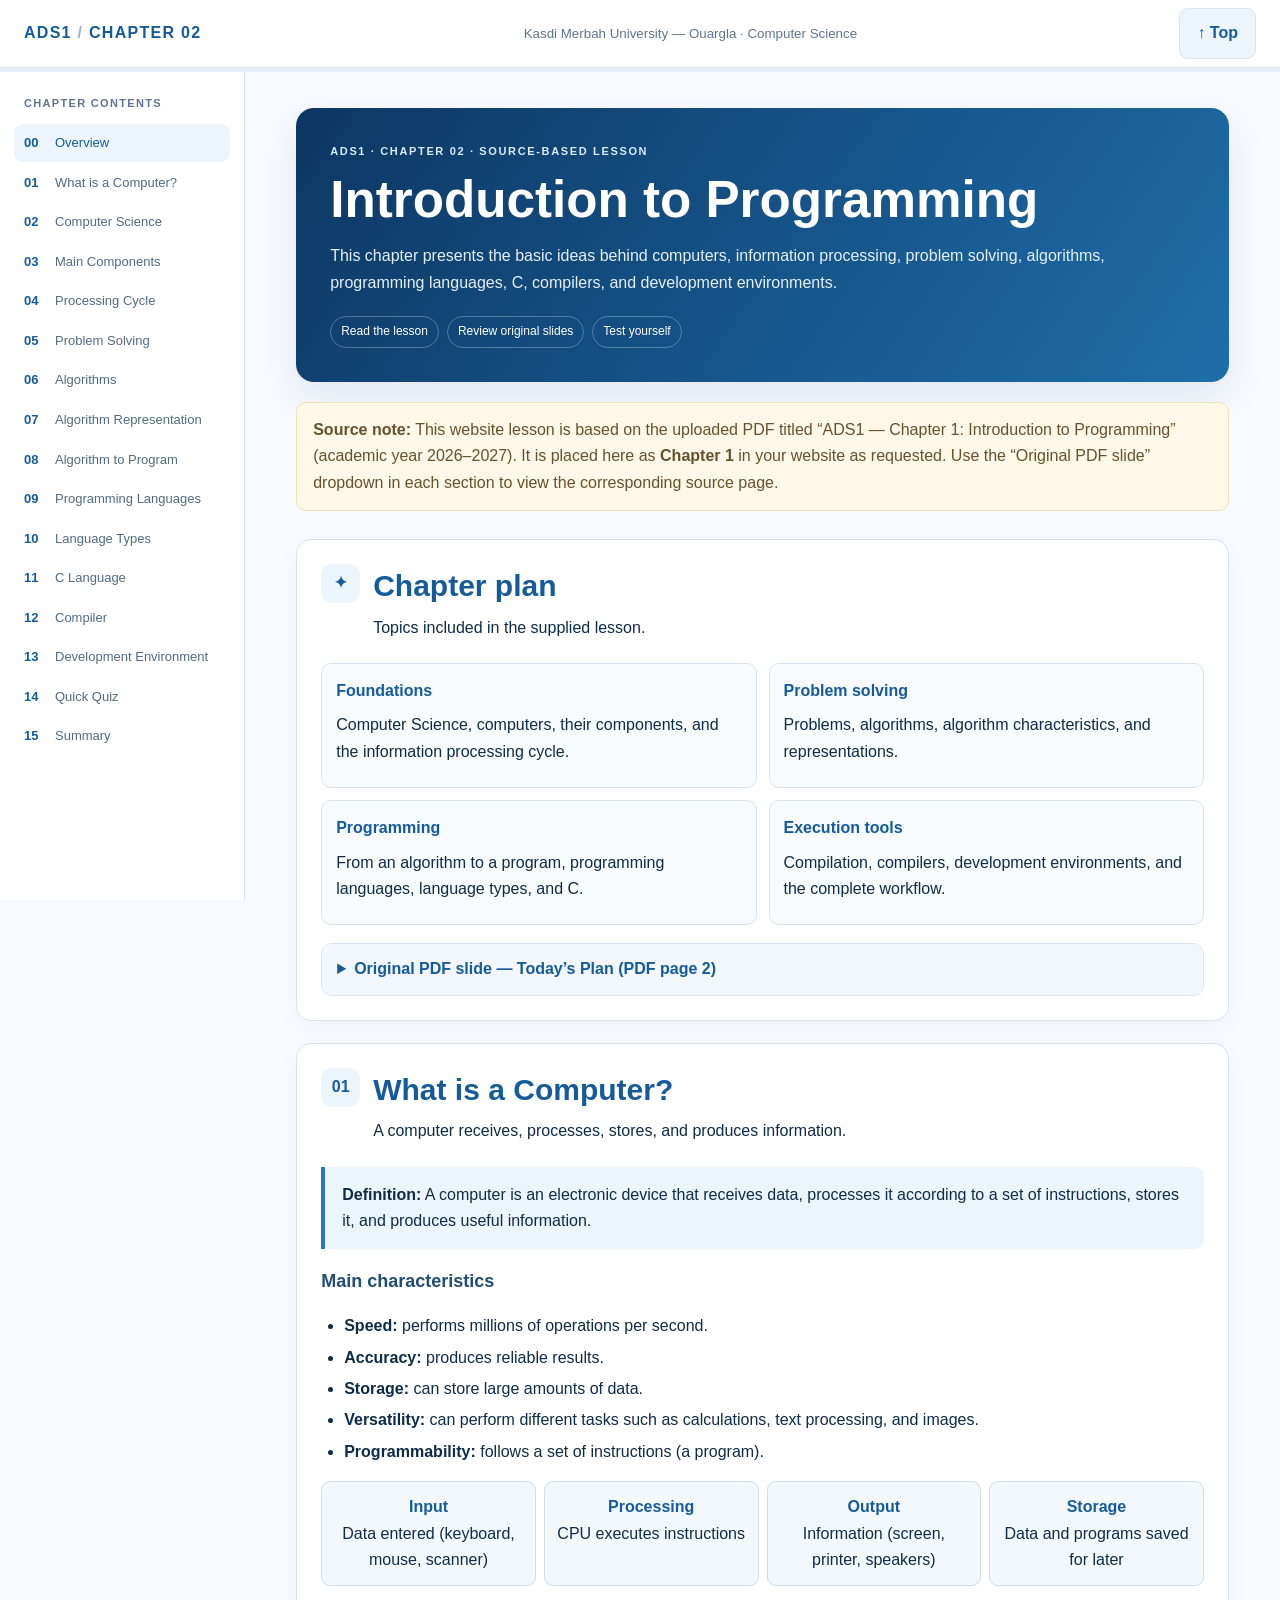
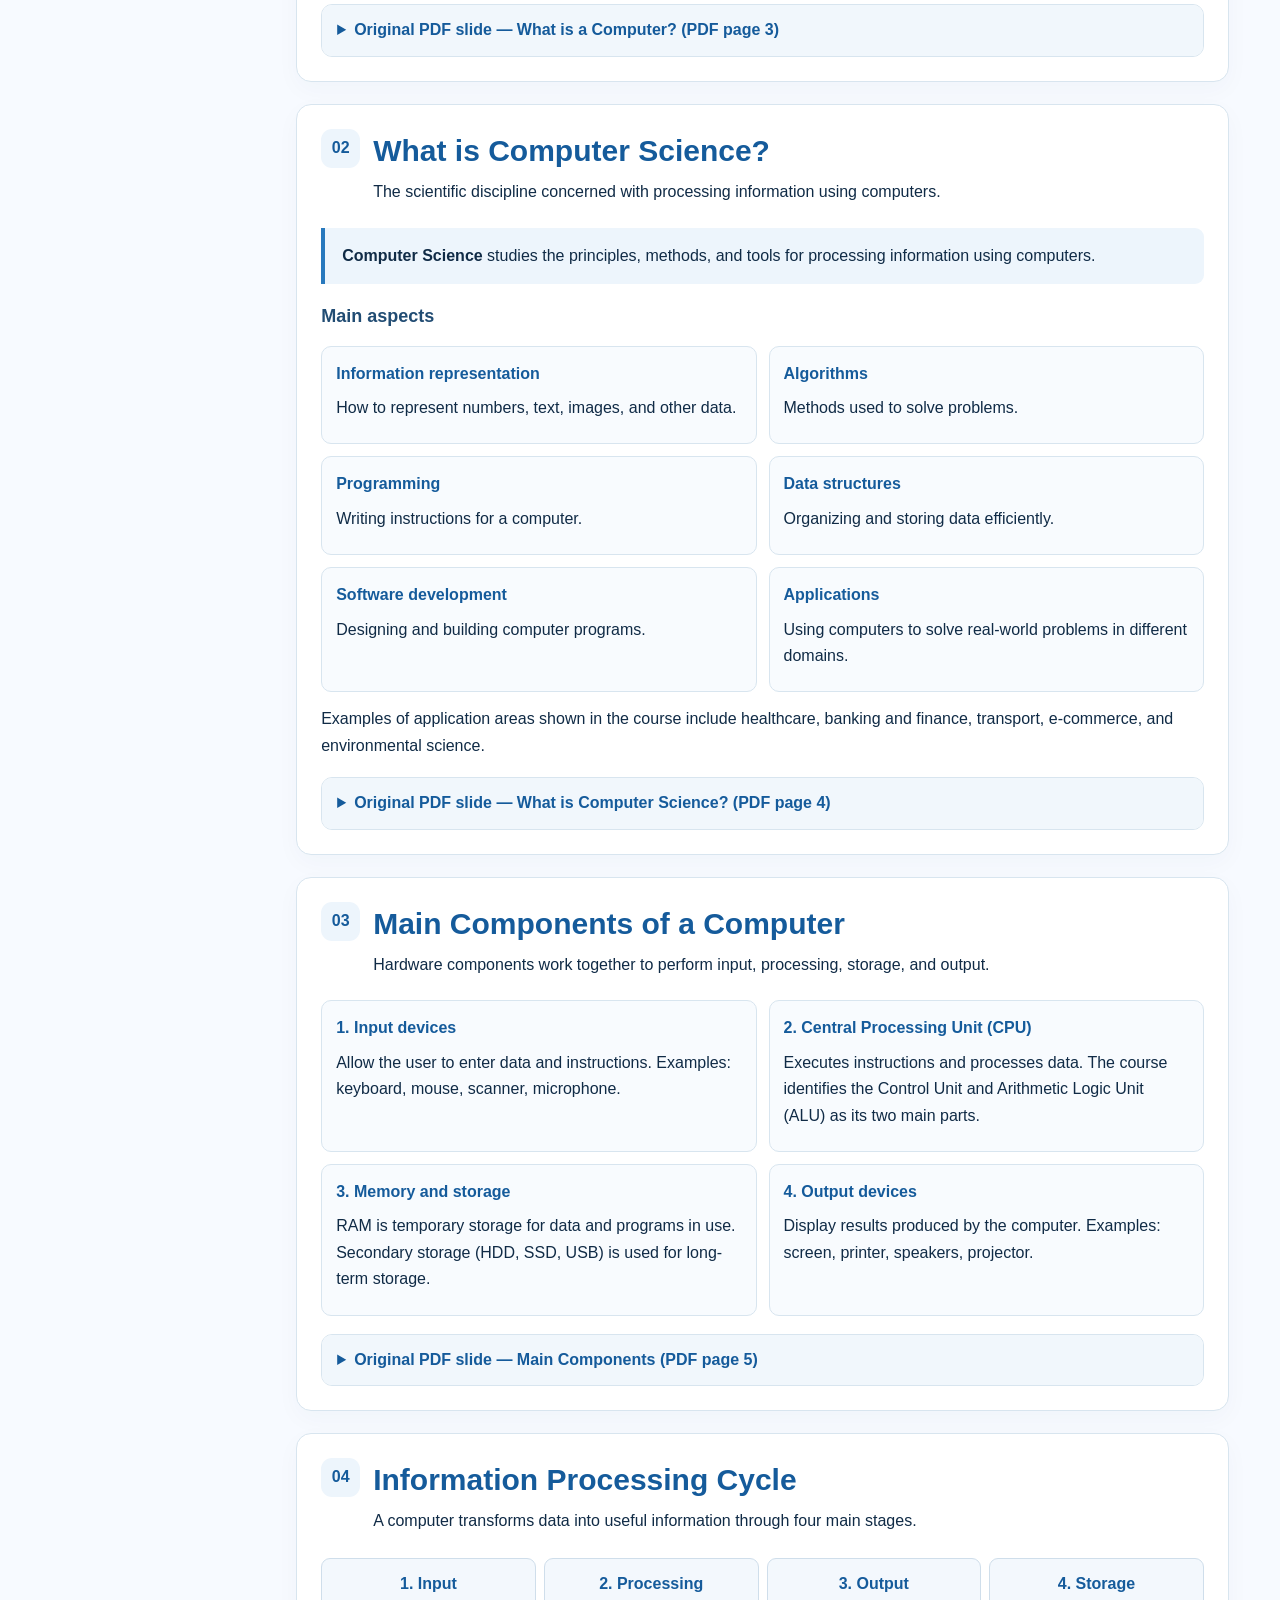
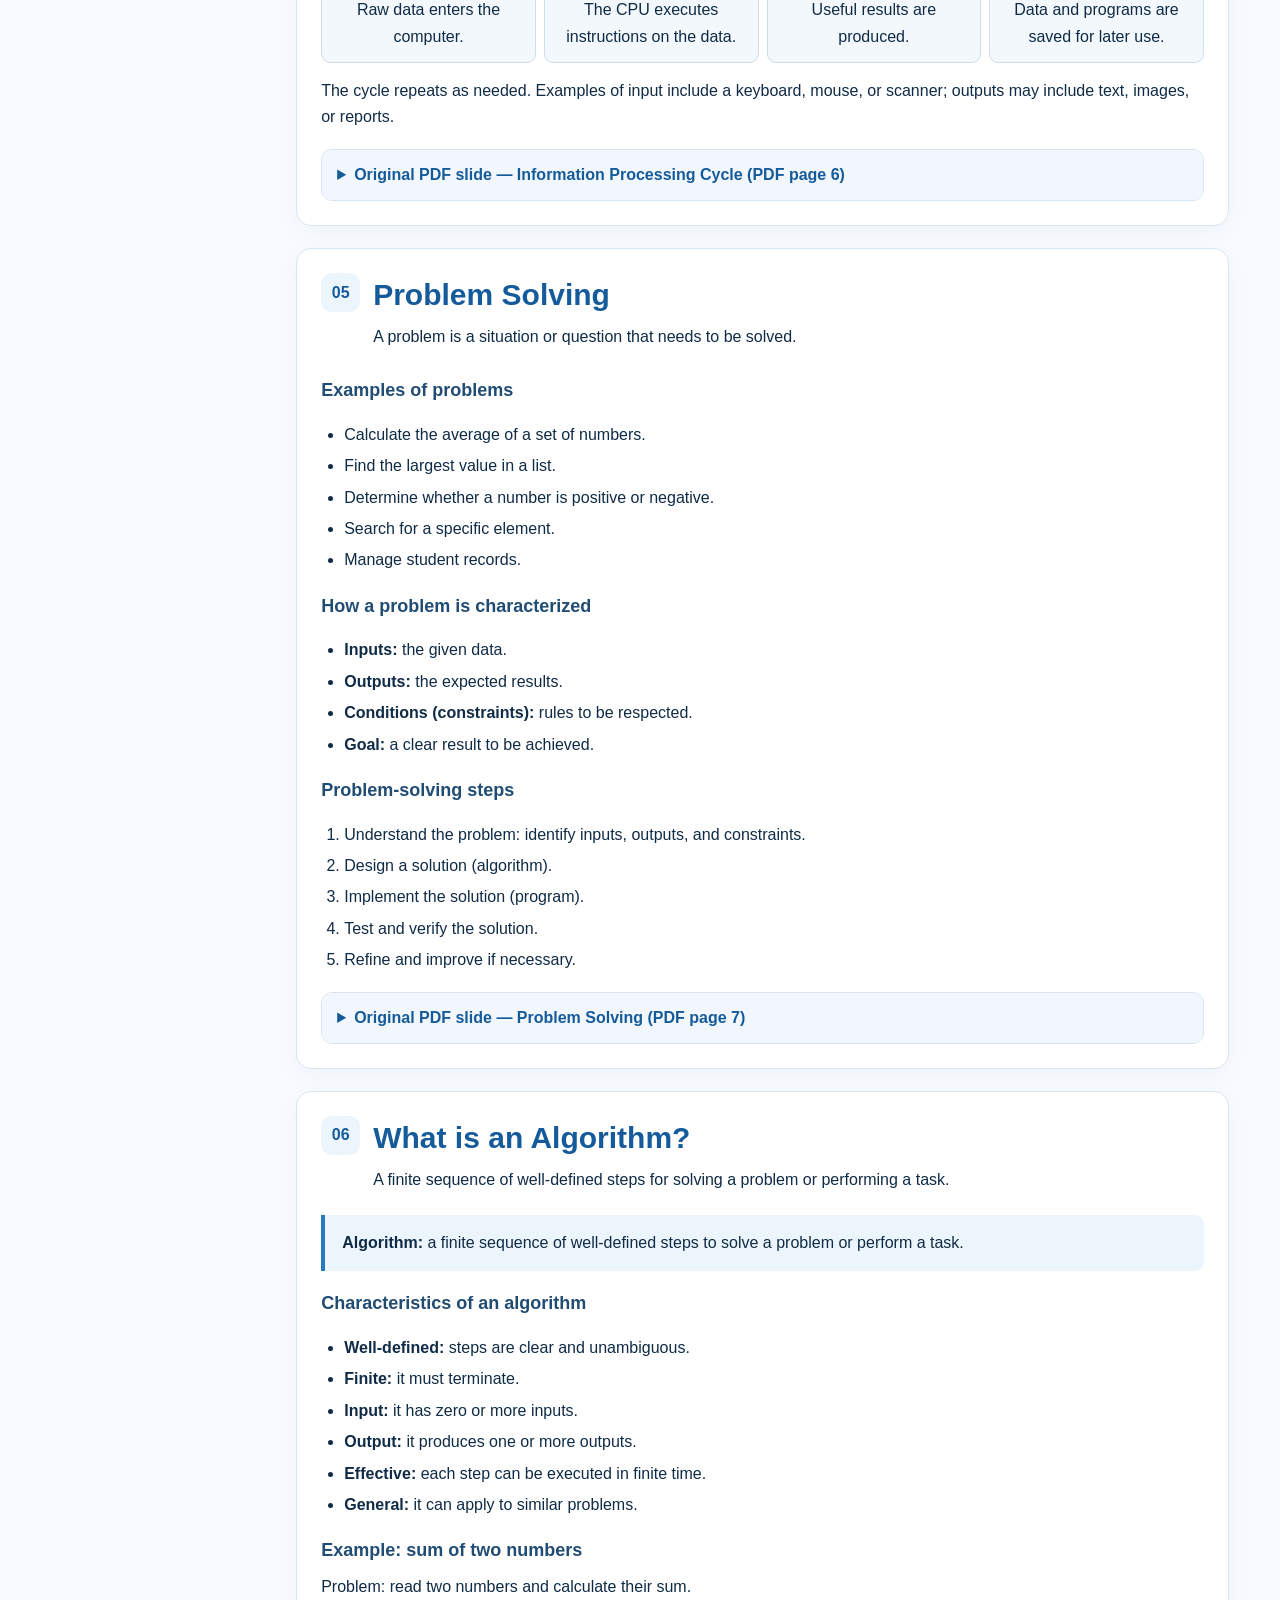
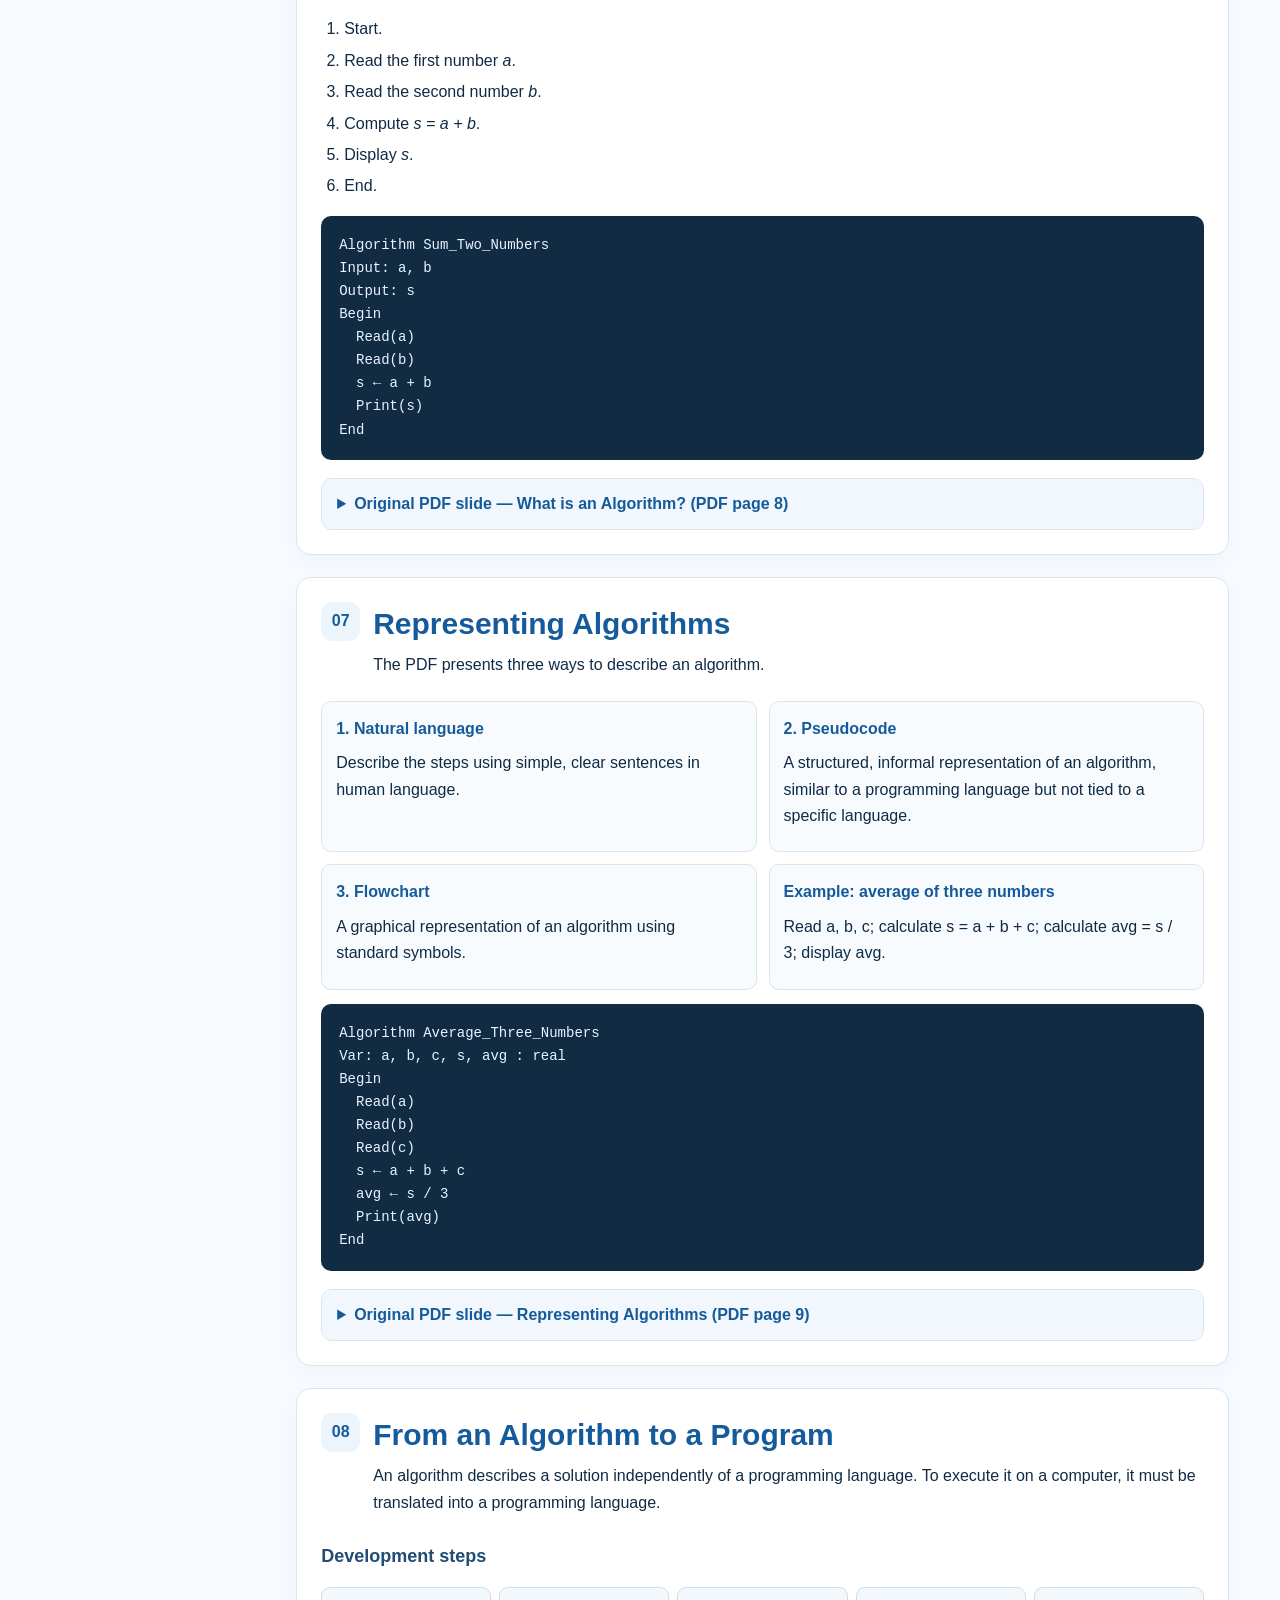
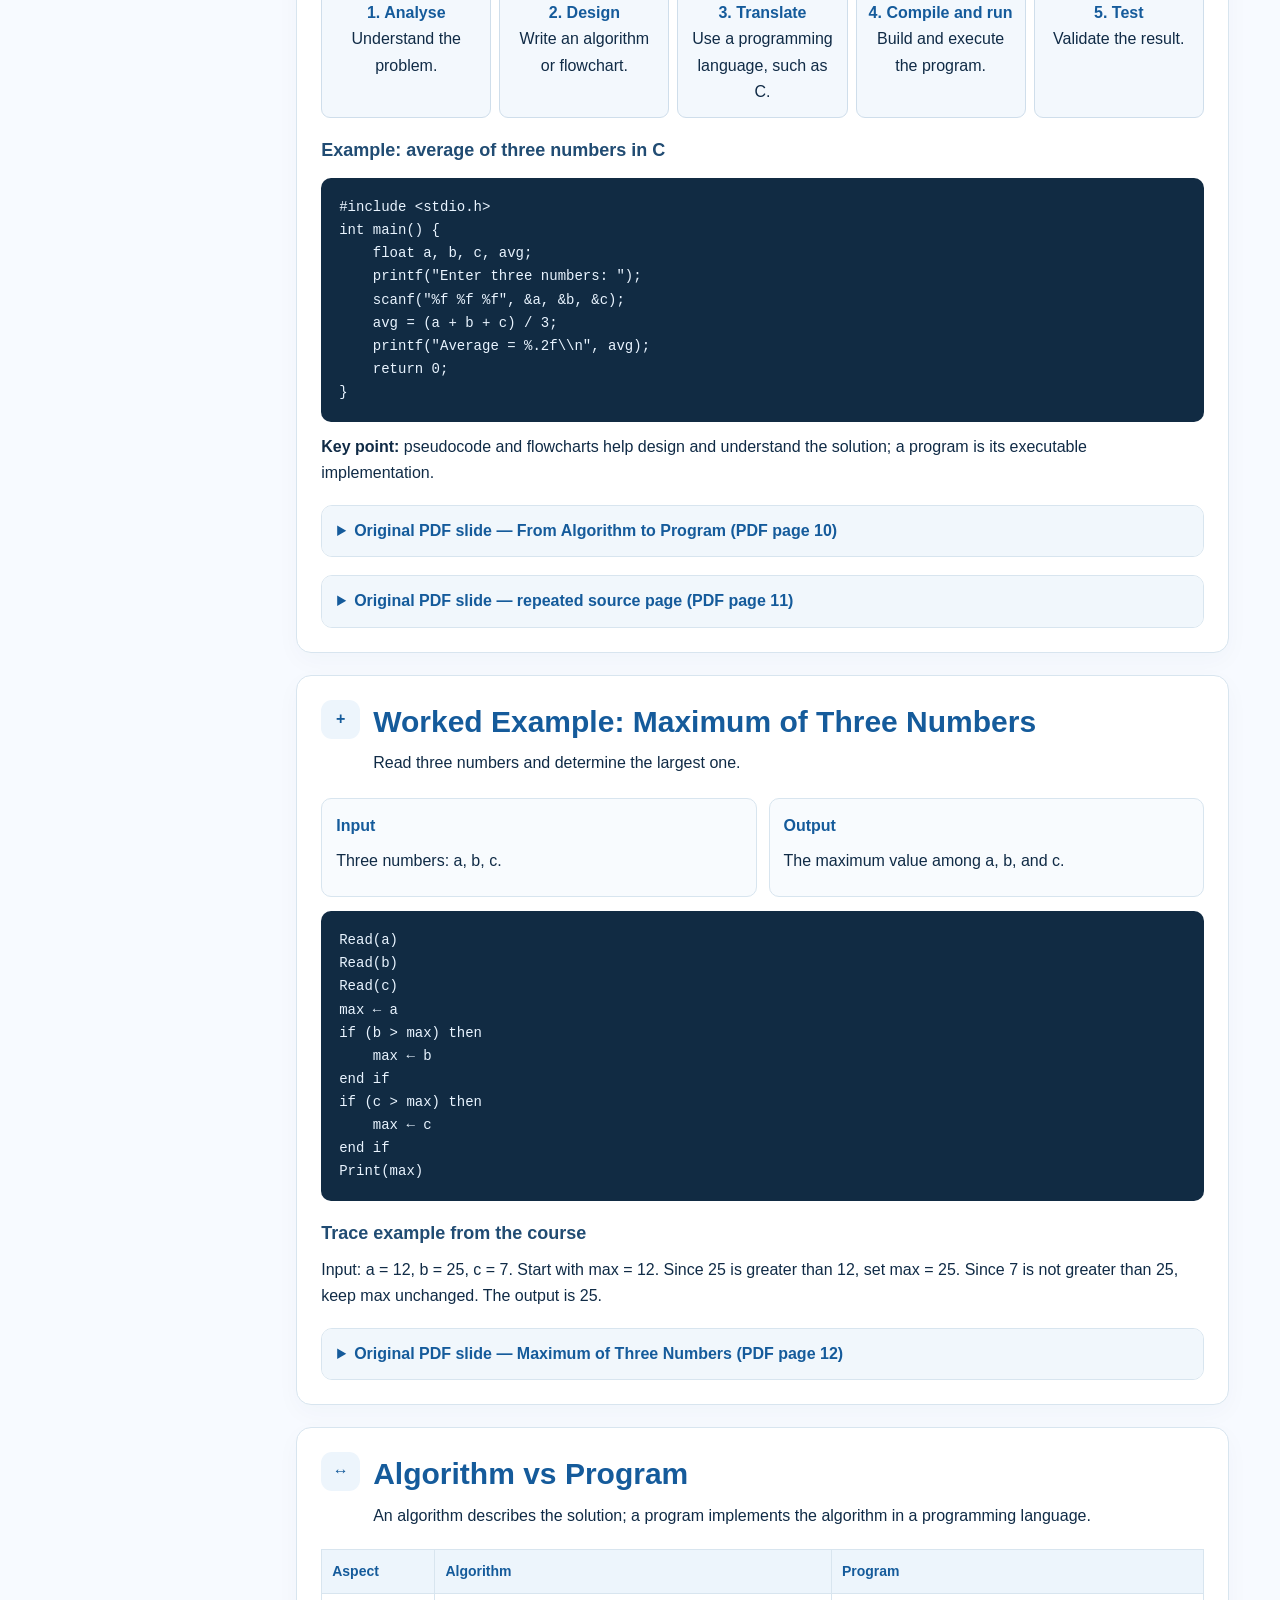
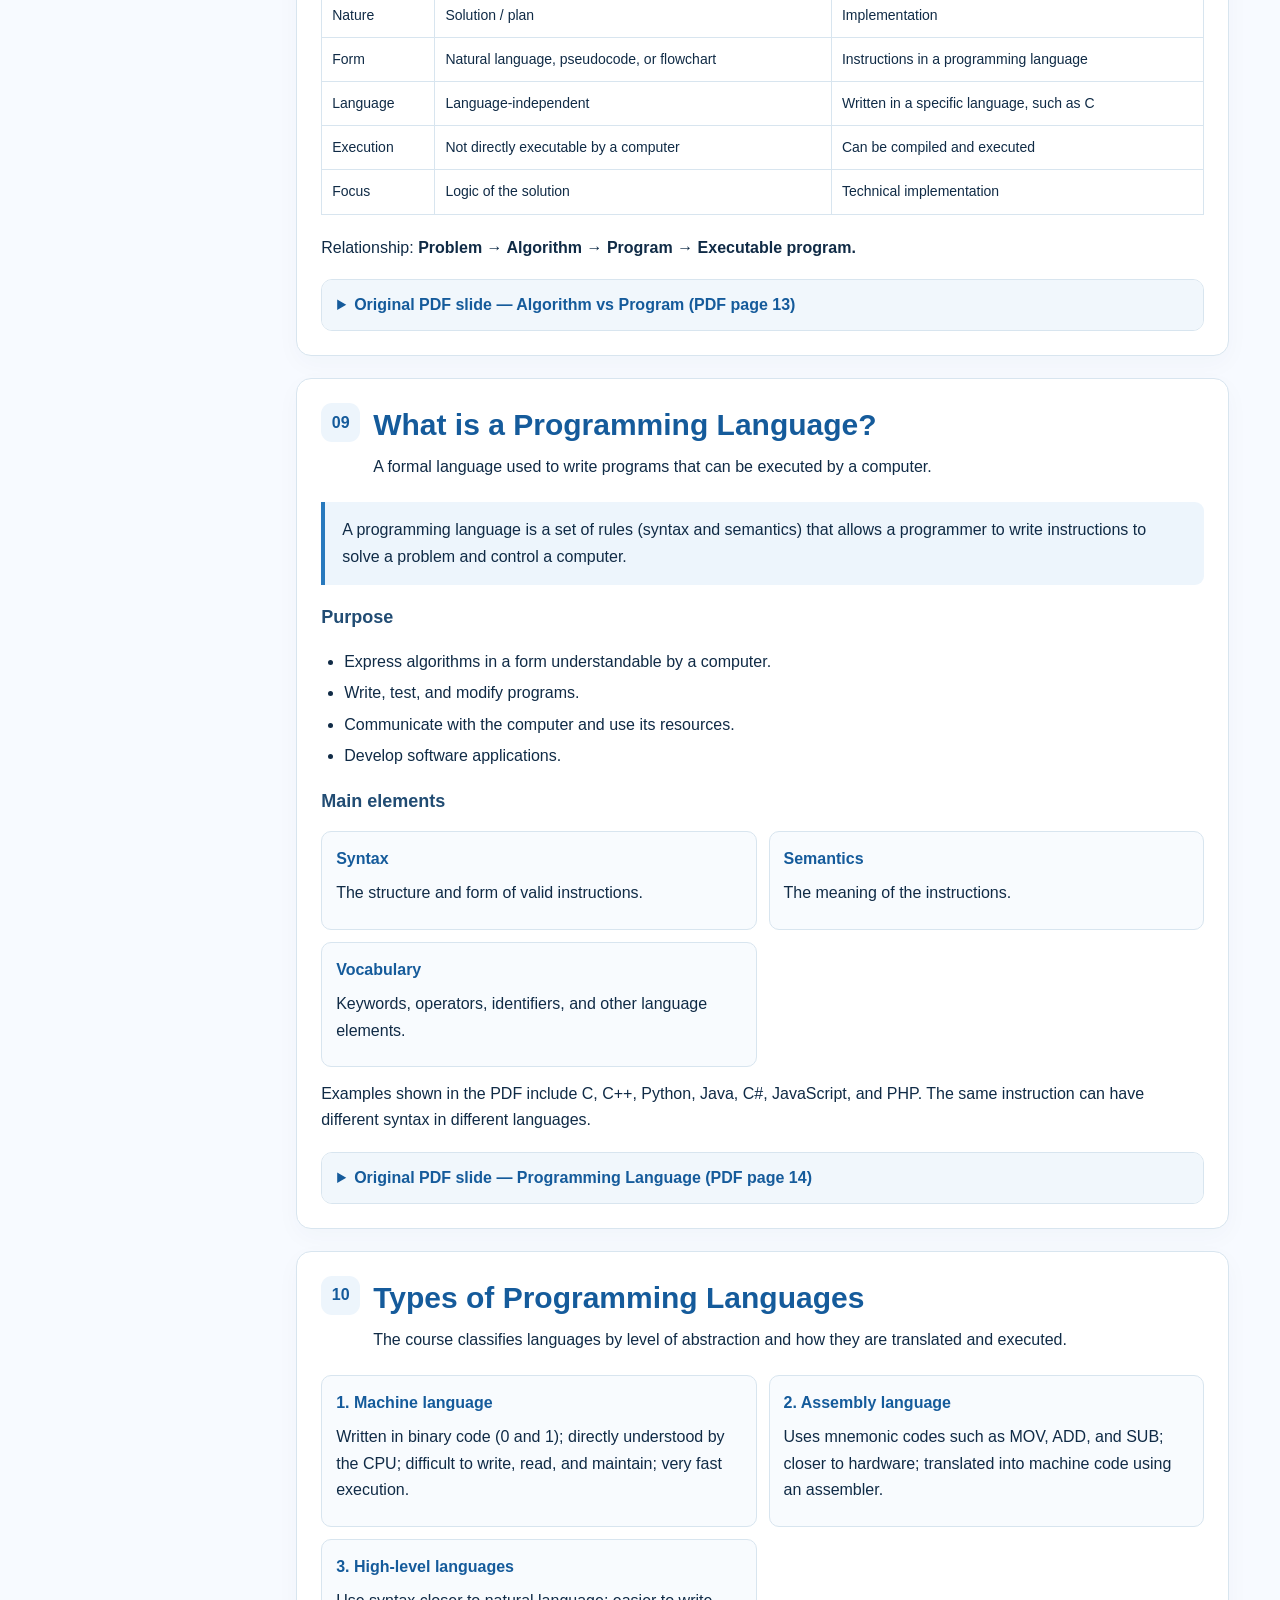
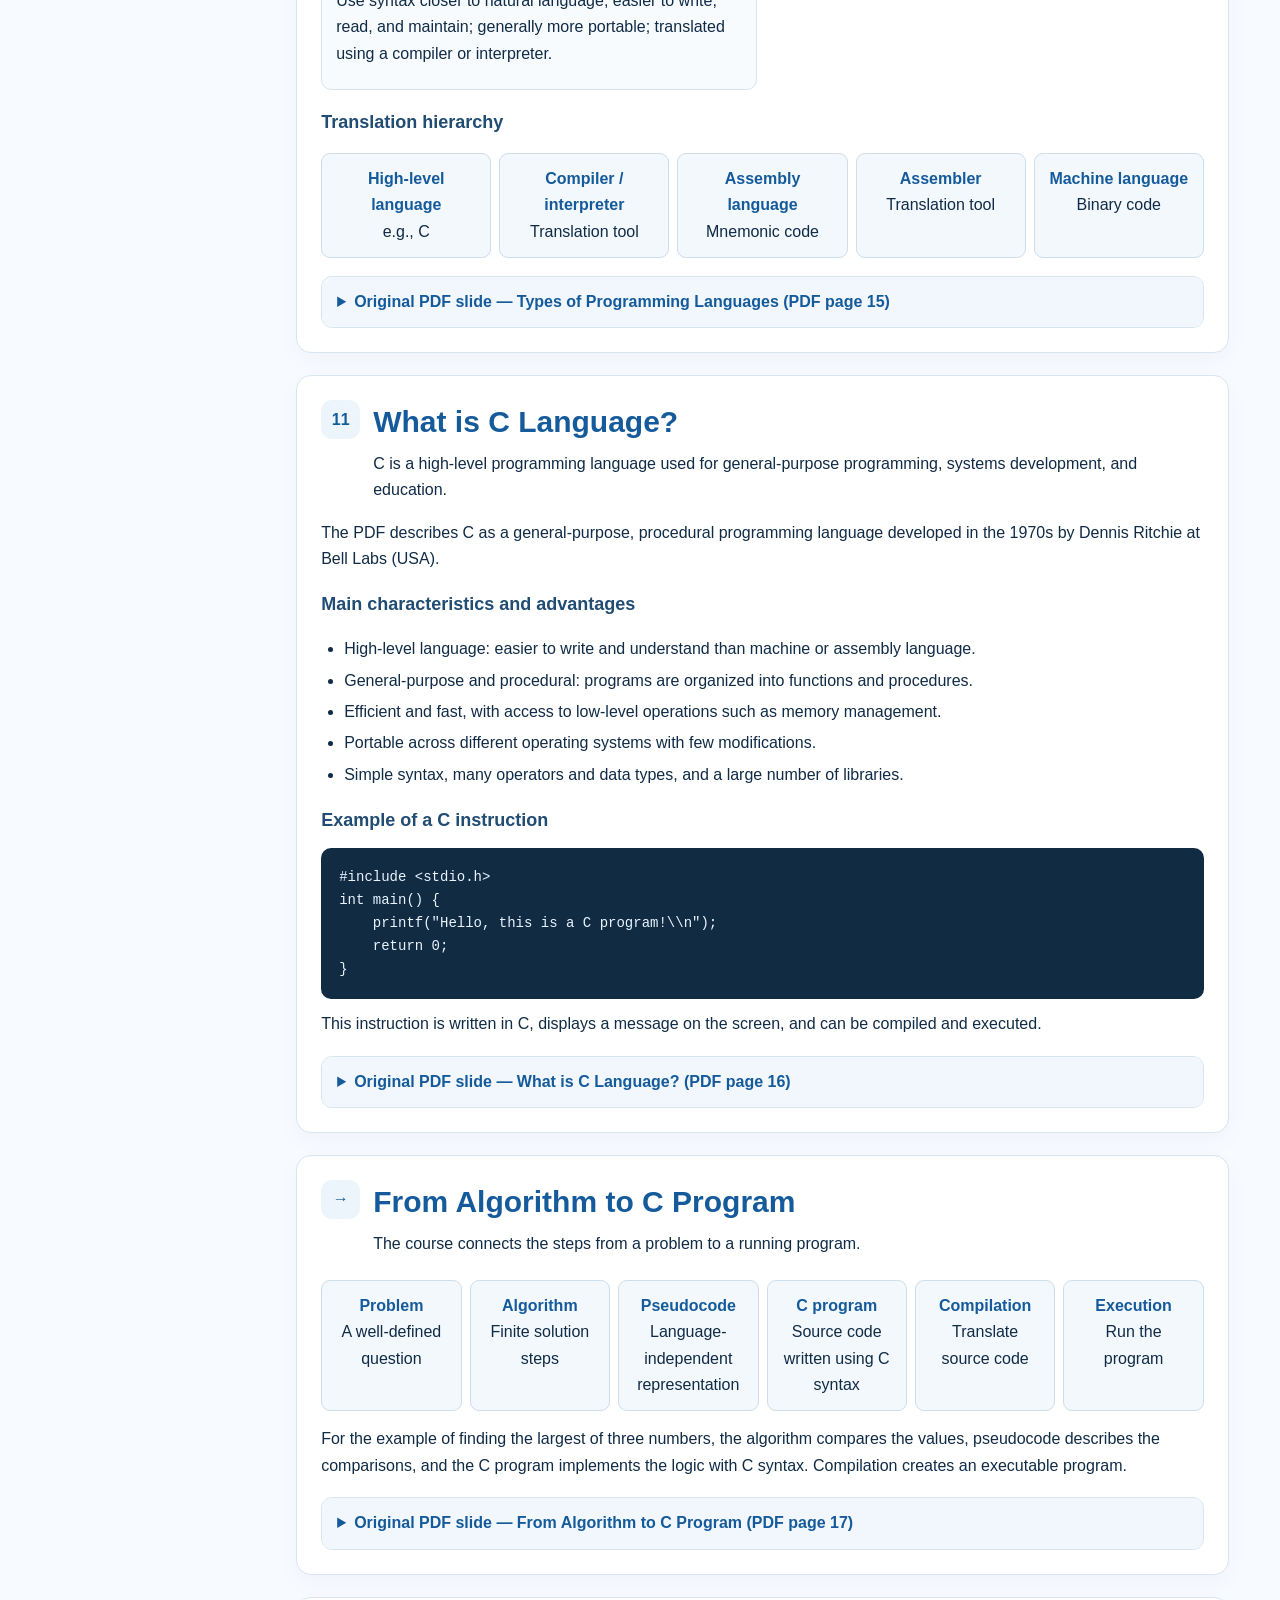
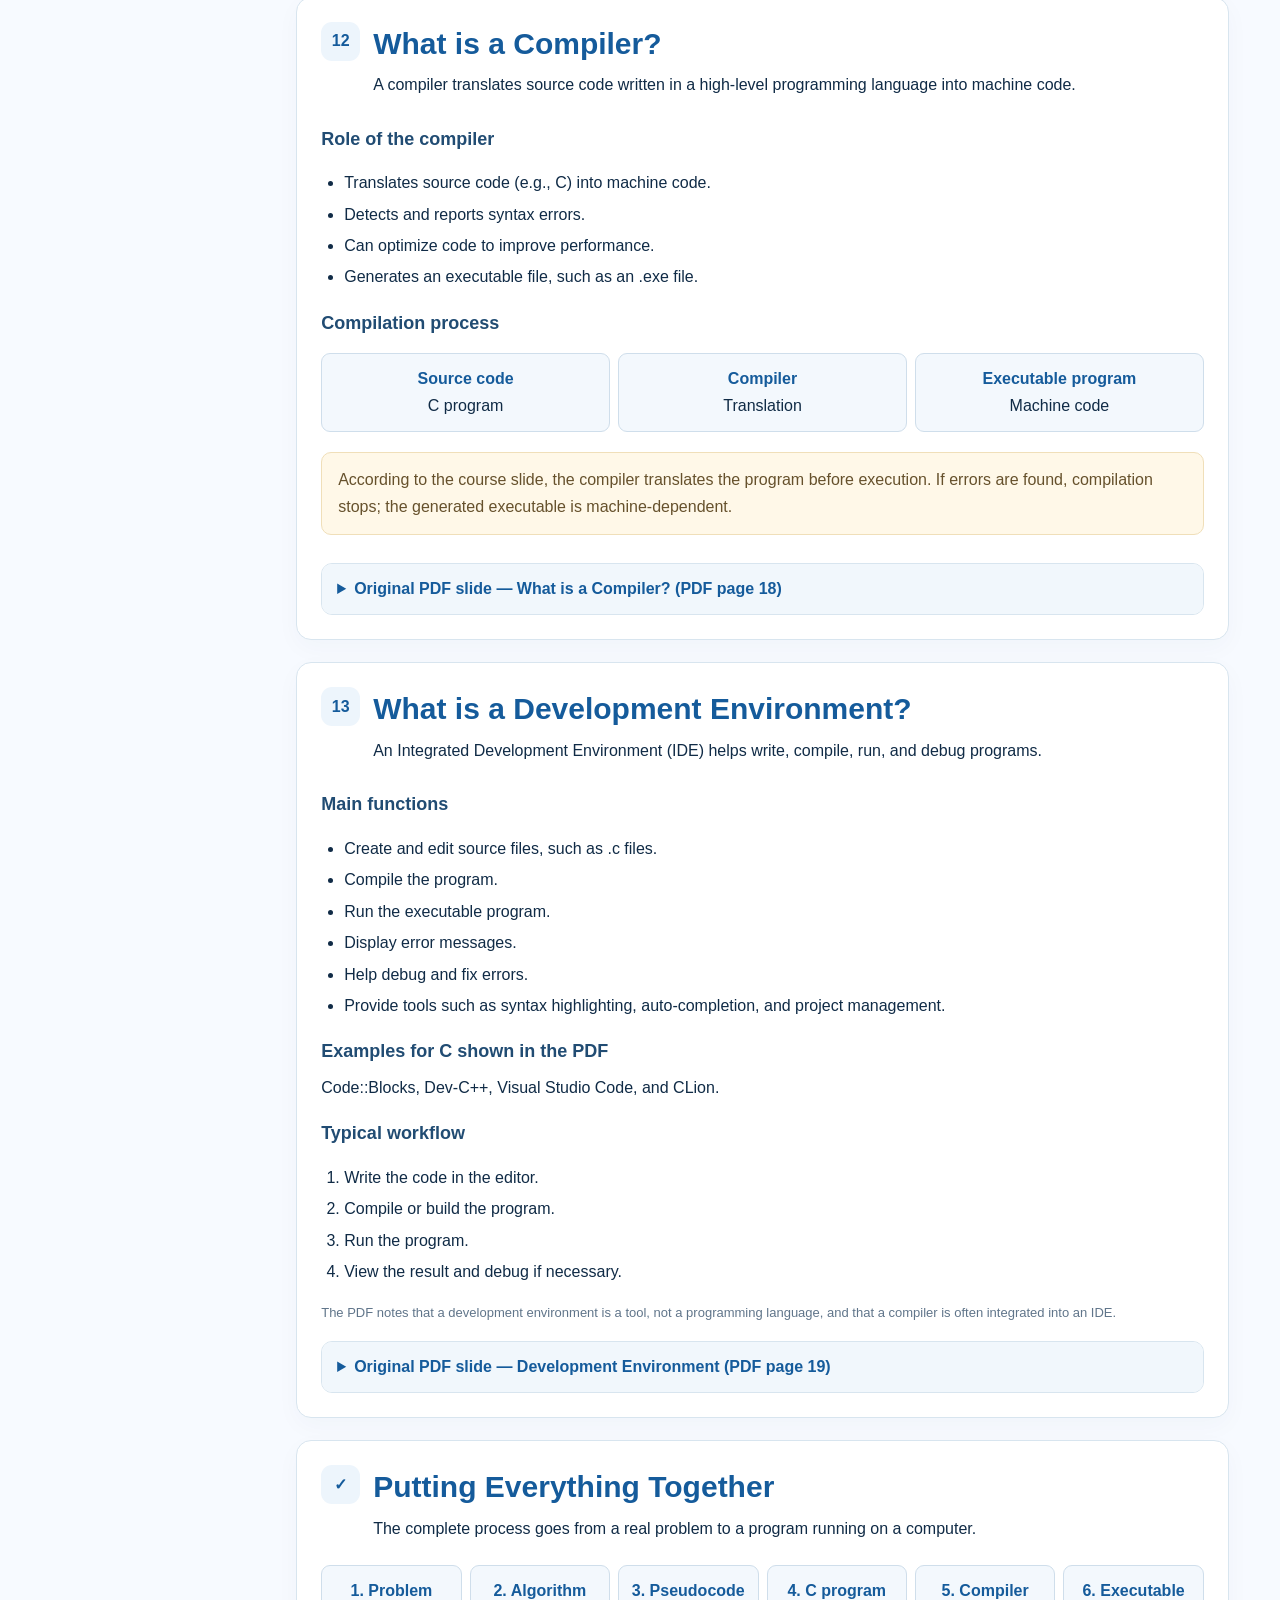
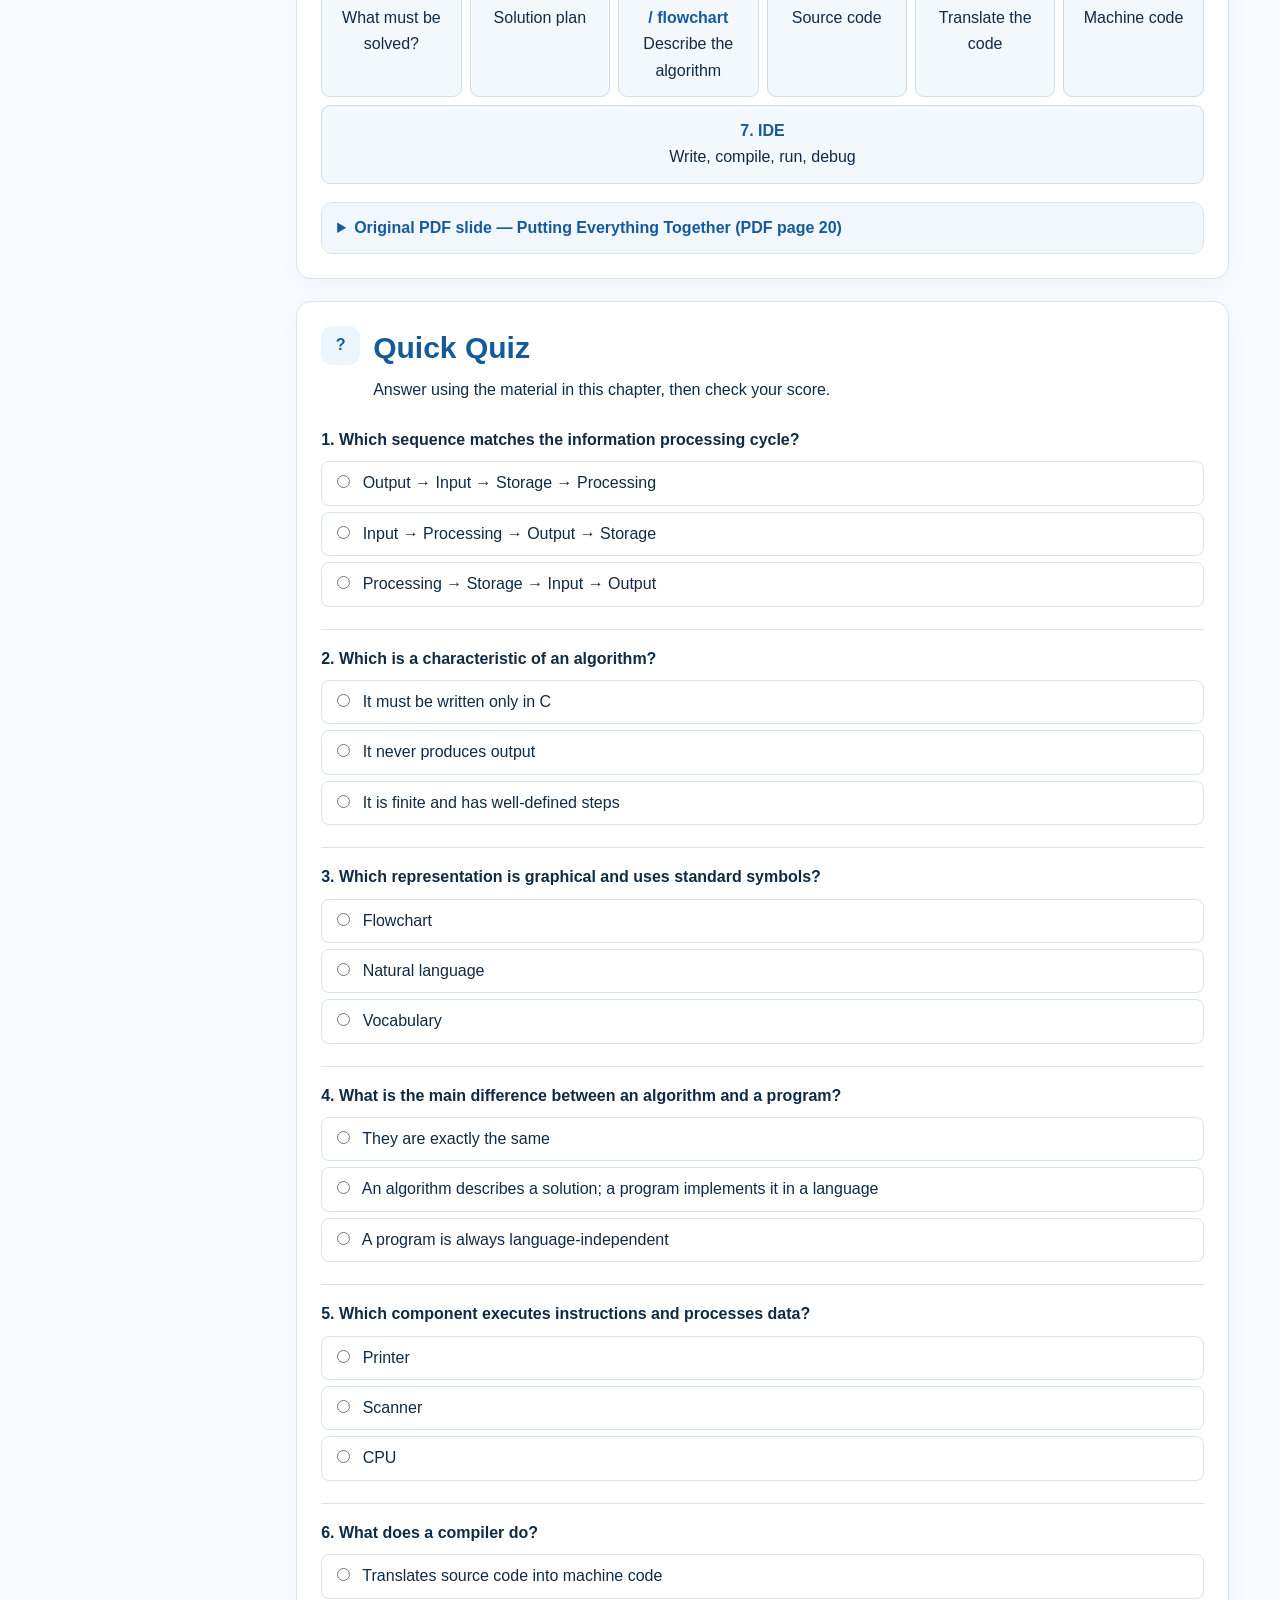
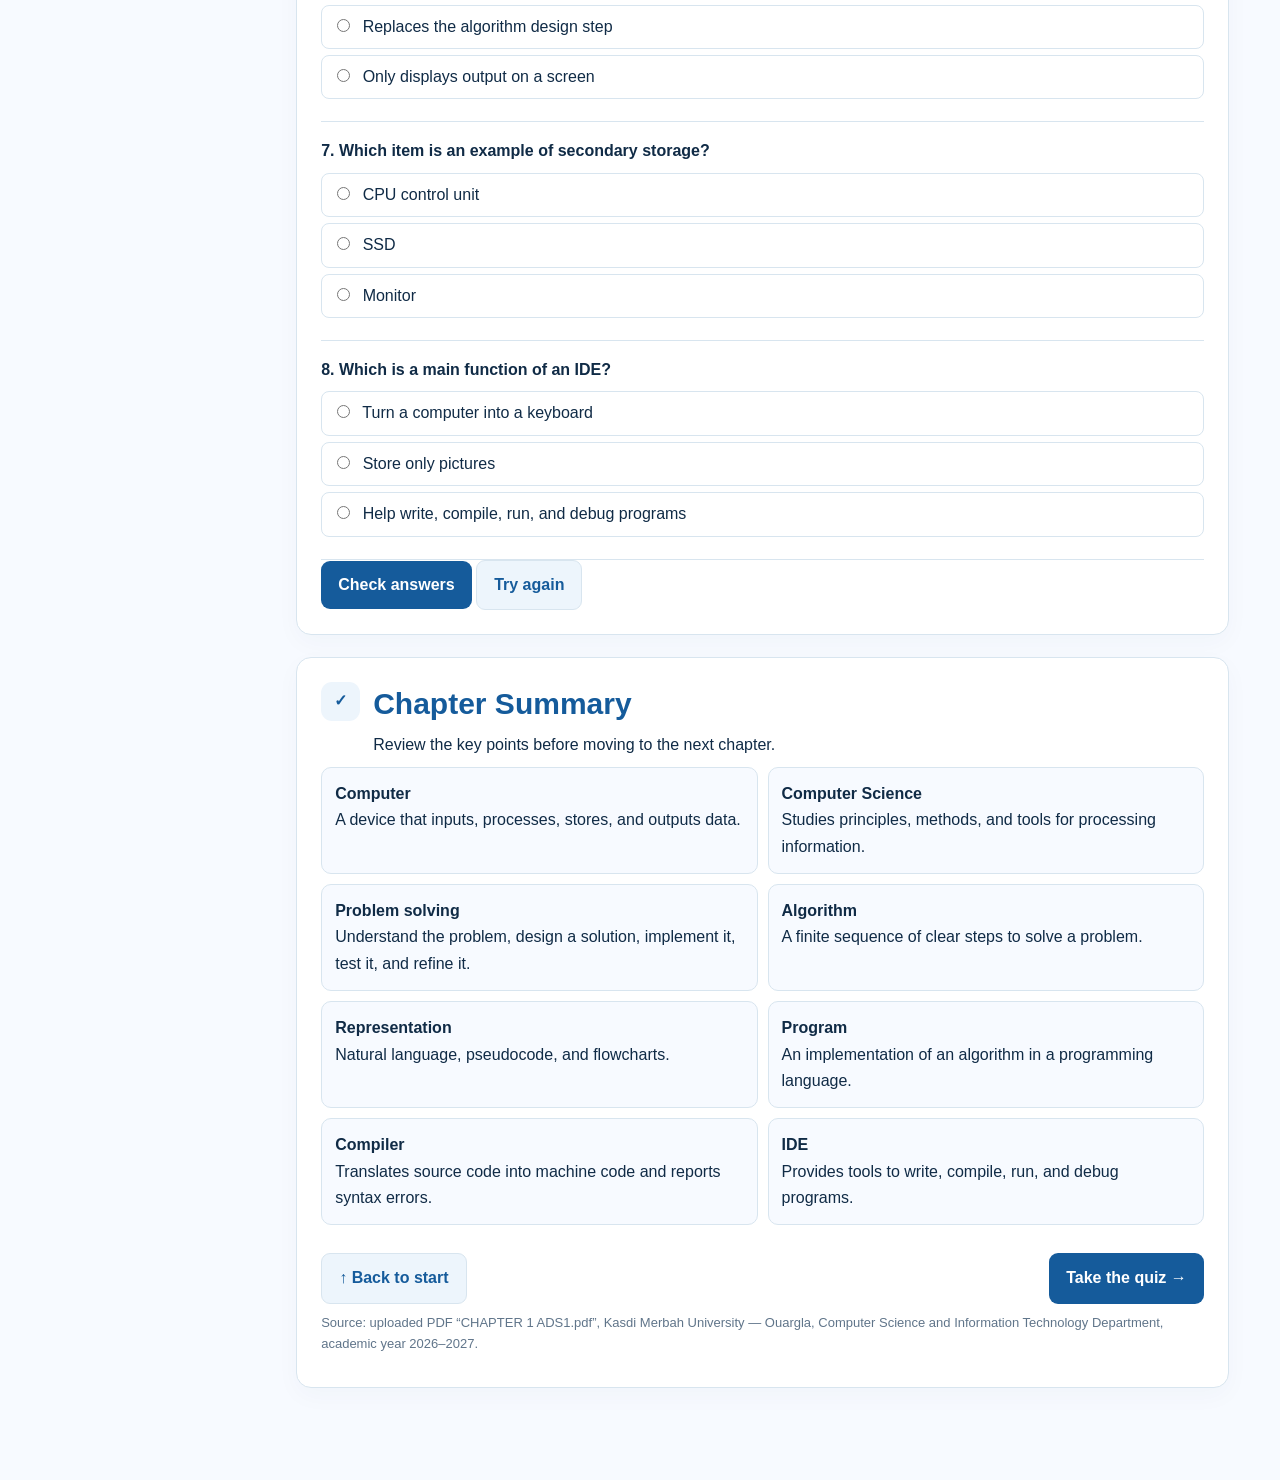
==== commit fa9d4cab: "Sync local chapter edits" ====
--- a/CHAPTER1.html
+++ b/CHAPTER1.html
@@ -20,7 +20,7 @@
 <a class="navlink" href="#start"><b>00</b> Overview</a><a class="navlink" href="#computer"><b>01</b> What is a Computer?</a><a class="navlink" href="#cs"><b>02</b> Computer Science</a><a class="navlink" href="#components"><b>03</b> Main Components</a><a class="navlink" href="#cycle"><b>04</b> Processing Cycle</a><a class="navlink" href="#problem"><b>05</b> Problem Solving</a><a class="navlink" href="#algorithm"><b>06</b> Algorithms</a><a class="navlink" href="#represent"><b>07</b> Algorithm Representation</a><a class="navlink" href="#program"><b>08</b> Algorithm to Program</a><a class="navlink" href="#language"><b>09</b> Programming Languages</a><a class="navlink" href="#types"><b>10</b> Language Types</a><a class="navlink" href="#clang"><b>11</b> C Language</a><a class="navlink" href="#compiler"><b>12</b> Compiler</a><a class="navlink" href="#ide"><b>13</b> Development Environment</a><a class="navlink" href="#quiz"><b>14</b> Quick Quiz</a><a class="navlink" href="#summary"><b>15</b> Summary</a></aside>
 <main>
 <section class="hero" id="start"><div class="eyebrow">ADS1 · CHAPTER 02 · SOURCE-BASED LESSON</div><h1>Introduction to Programming</h1><p>This chapter presents the basic ideas behind computers, information processing, problem solving, algorithms, programming languages, C, compilers, and development environments.</p><div class="chips"><span class="chip">Read the lesson</span><span class="chip">Review original slides</span><span class="chip">Test yourself</span></div></section>
-<div class="intro-note"><strong>Source note:</strong> This website lesson is based on the uploaded PDF titled “ADS1 — Chapter 1: Introduction to Programming” (academic year 2026–2027). It is placed here as <strong>Chapter 2</strong> in your website as requested. Use the “Original PDF slide” dropdown in each section to view the corresponding source page.</div>
+<div class="intro-note"><strong>Source note:</strong> This website lesson is based on the uploaded PDF titled “ADS1 — Chapter 1: Introduction to Programming” (academic year 2026–2027). It is placed here as <strong>Chapter 1</strong> in your website as requested. Use the “Original PDF slide” dropdown in each section to view the corresponding source page.</div>
 <section class="section"><div class="section-head"><div class="num">✦</div><div><h2>Chapter plan</h2><p>Topics included in the supplied lesson.</p></div></div><div class="cards"><div class="mini"><strong>Foundations</strong><p>Computer Science, computers, their components, and the information processing cycle.</p></div><div class="mini"><strong>Problem solving</strong><p>Problems, algorithms, algorithm characteristics, and representations.</p></div><div class="mini"><strong>Programming</strong><p>From an algorithm to a program, programming languages, language types, and C.</p></div><div class="mini"><strong>Execution tools</strong><p>Compilation, compilers, development environments, and the complete workflow.</p></div></div><details class="slide"><summary>Original PDF slide — Today’s Plan (PDF page 2)</summary><img src="chapter2-pages/page-02.jpg" alt="Original course plan slide"><p>Source slide preserved from the uploaded PDF.</p></details></section>
 <section class="section" id="computer"><div class="section-head"><div class="num">01</div><div><h2>What is a Computer?</h2><p>A computer receives, processes, stores, and produces information.</p></div></div><div class="definition"><strong>Definition:</strong> A computer is an electronic device that receives data, processes it according to a set of instructions, stores it, and produces useful information.</div><h3>Main characteristics</h3><ul><li><strong>Speed:</strong> performs millions of operations per second.</li><li><strong>Accuracy:</strong> produces reliable results.</li><li><strong>Storage:</strong> can store large amounts of data.</li><li><strong>Versatility:</strong> can perform different tasks such as calculations, text processing, and images.</li><li><strong>Programmability:</strong> follows a set of instructions (a program).</li></ul><div class="flow"><div><b>Input</b>Data entered (keyboard, mouse, scanner)</div><div><b>Processing</b>CPU executes instructions</div><div><b>Output</b>Information (screen, printer, speakers)</div><div><b>Storage</b>Data and programs saved for later</div></div><details class="slide"><summary>Original PDF slide — What is a Computer? (PDF page 3)</summary><img src="chapter2-pages/page-03.jpg" alt="Original What is a Computer slide"></details></section>
 <section class="section" id="cs"><div class="section-head"><div class="num">02</div><div><h2>What is Computer Science?</h2><p>The scientific discipline concerned with processing information using computers.</p></div></div><div class="definition"><strong>Computer Science</strong> studies the principles, methods, and tools for processing information using computers.</div><h3>Main aspects</h3><div class="cards"><div class="mini"><strong>Information representation</strong><p>How to represent numbers, text, images, and other data.</p></div><div class="mini"><strong>Algorithms</strong><p>Methods used to solve problems.</p></div><div class="mini"><strong>Programming</strong><p>Writing instructions for a computer.</p></div><div class="mini"><strong>Data structures</strong><p>Organizing and storing data efficiently.</p></div><div class="mini"><strong>Software development</strong><p>Designing and building computer programs.</p></div><div class="mini"><strong>Applications</strong><p>Using computers to solve real-world problems in different domains.</p></div></div><p>Examples of application areas shown in the course include healthcare, banking and finance, transport, e-commerce, and environmental science.</p><details class="slide"><summary>Original PDF slide — What is Computer Science? (PDF page 4)</summary><img src="chapter2-pages/page-04.jpg" alt="Original What is Computer Science slide"></details></section>
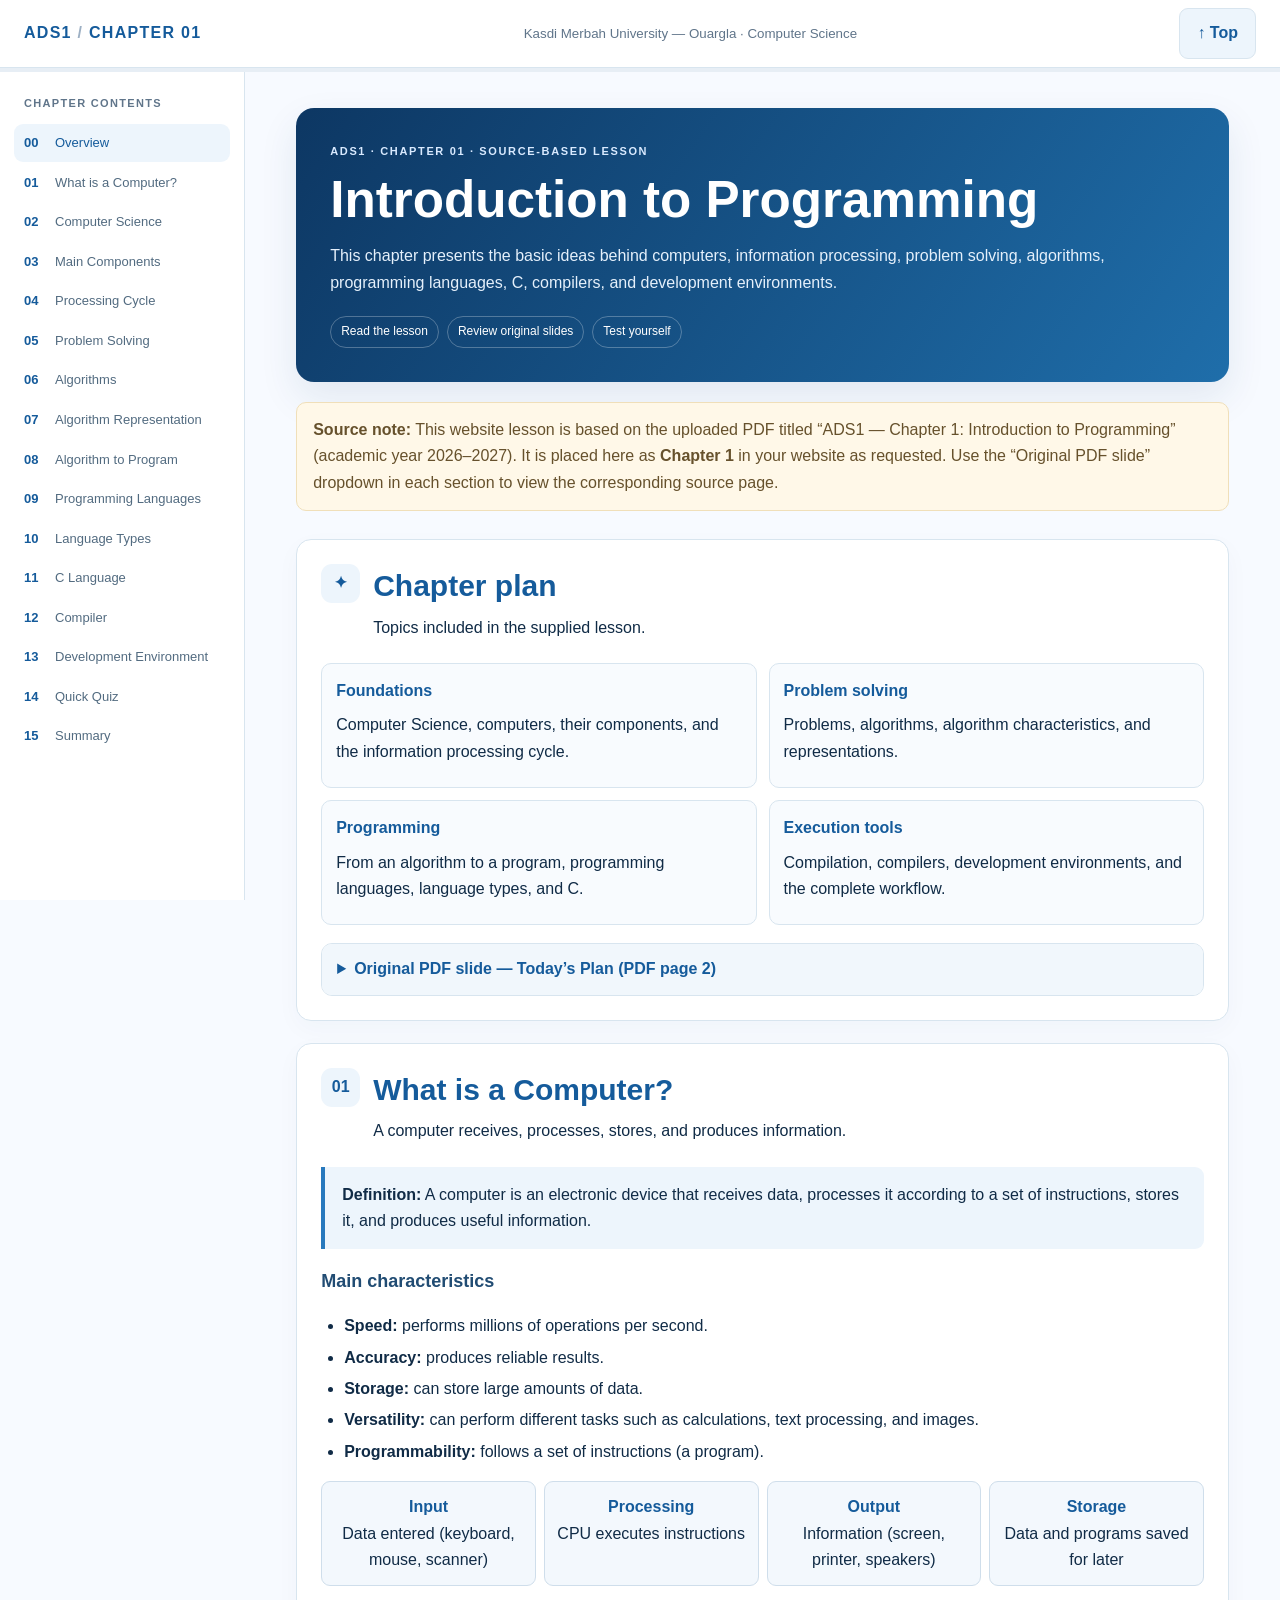
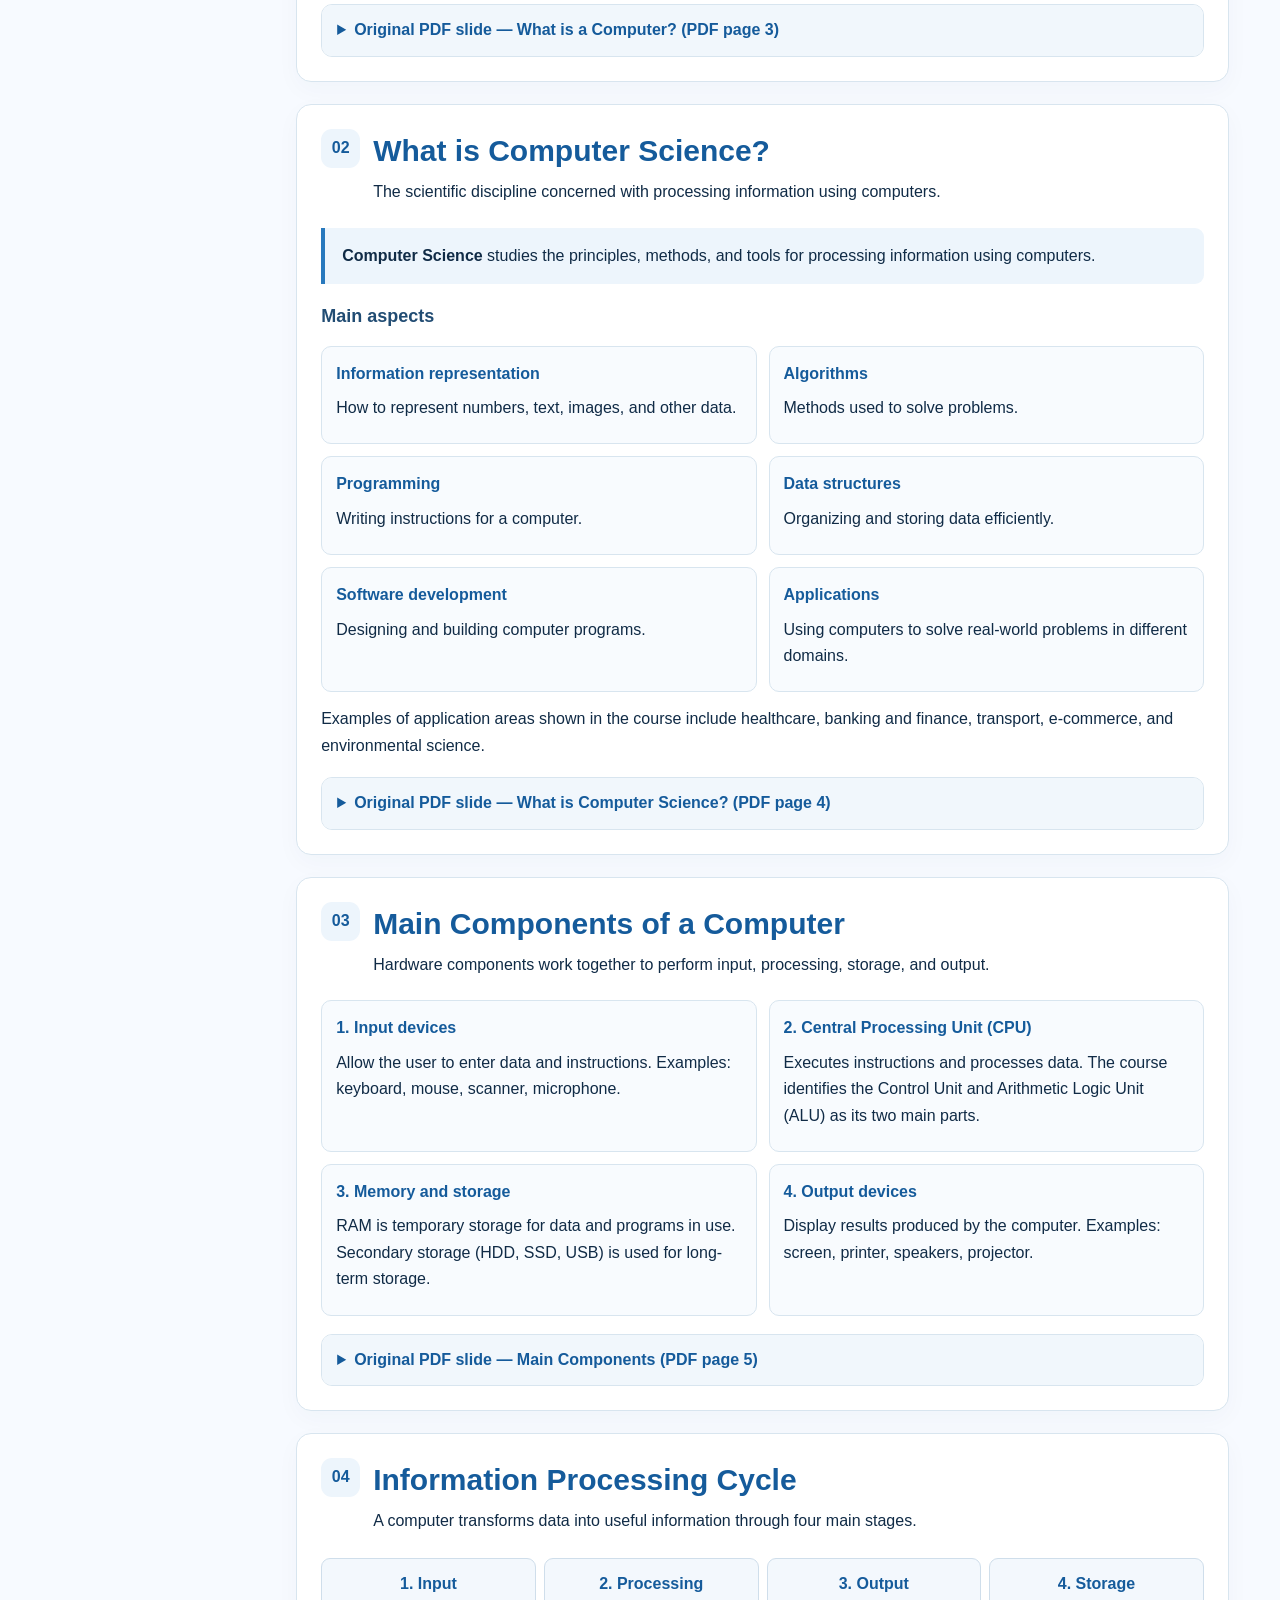
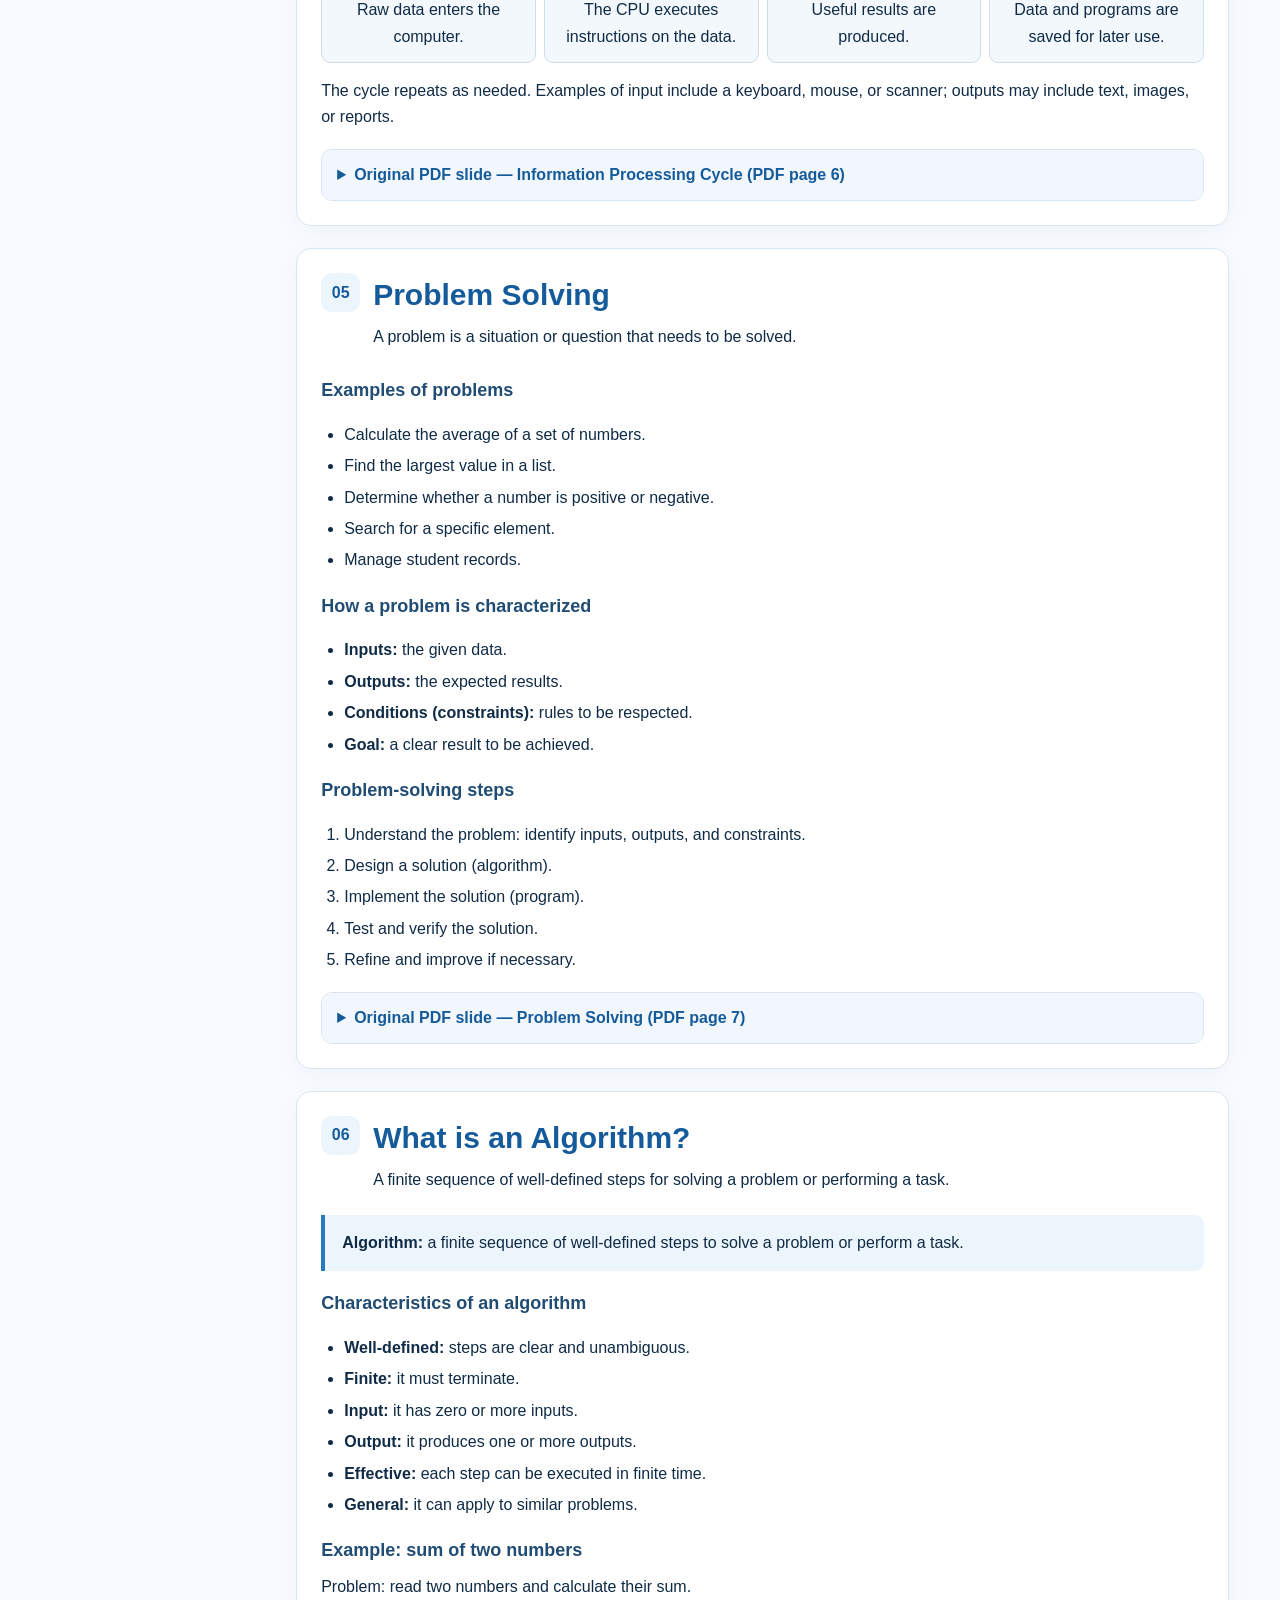
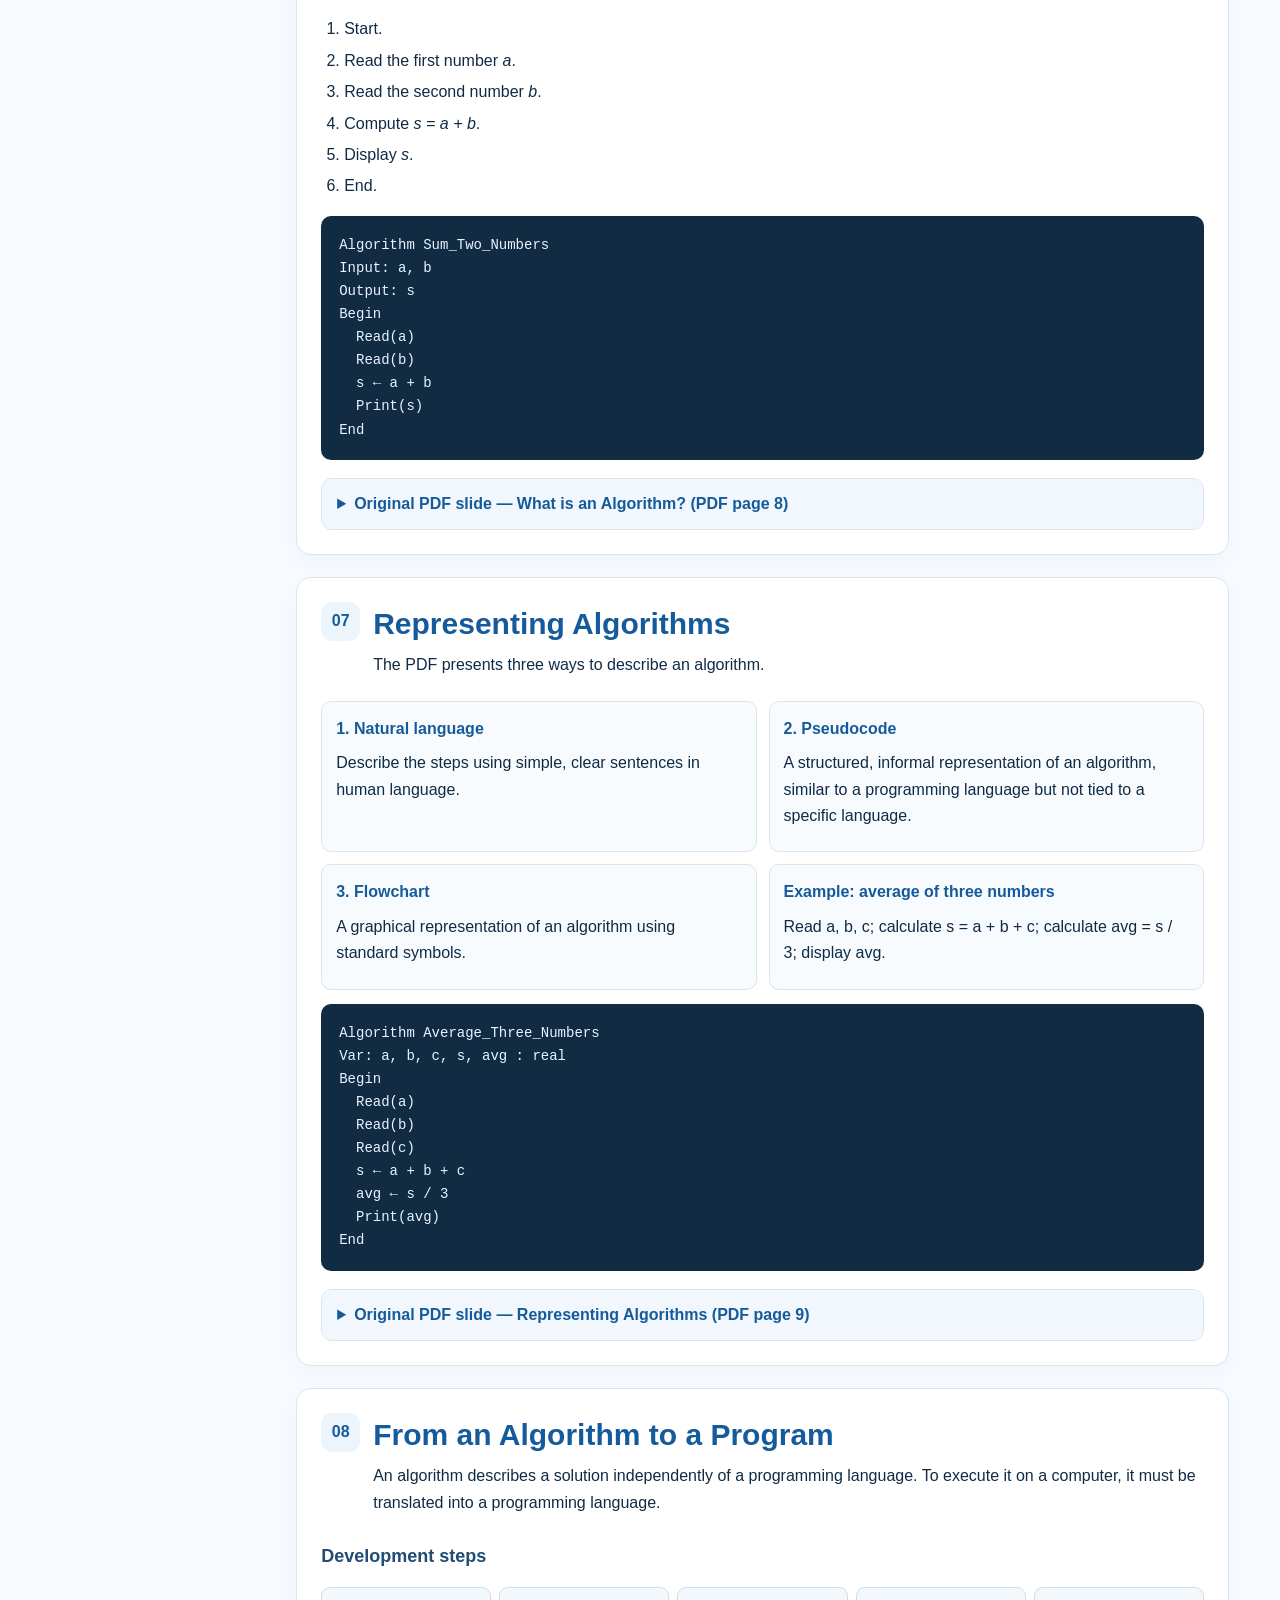
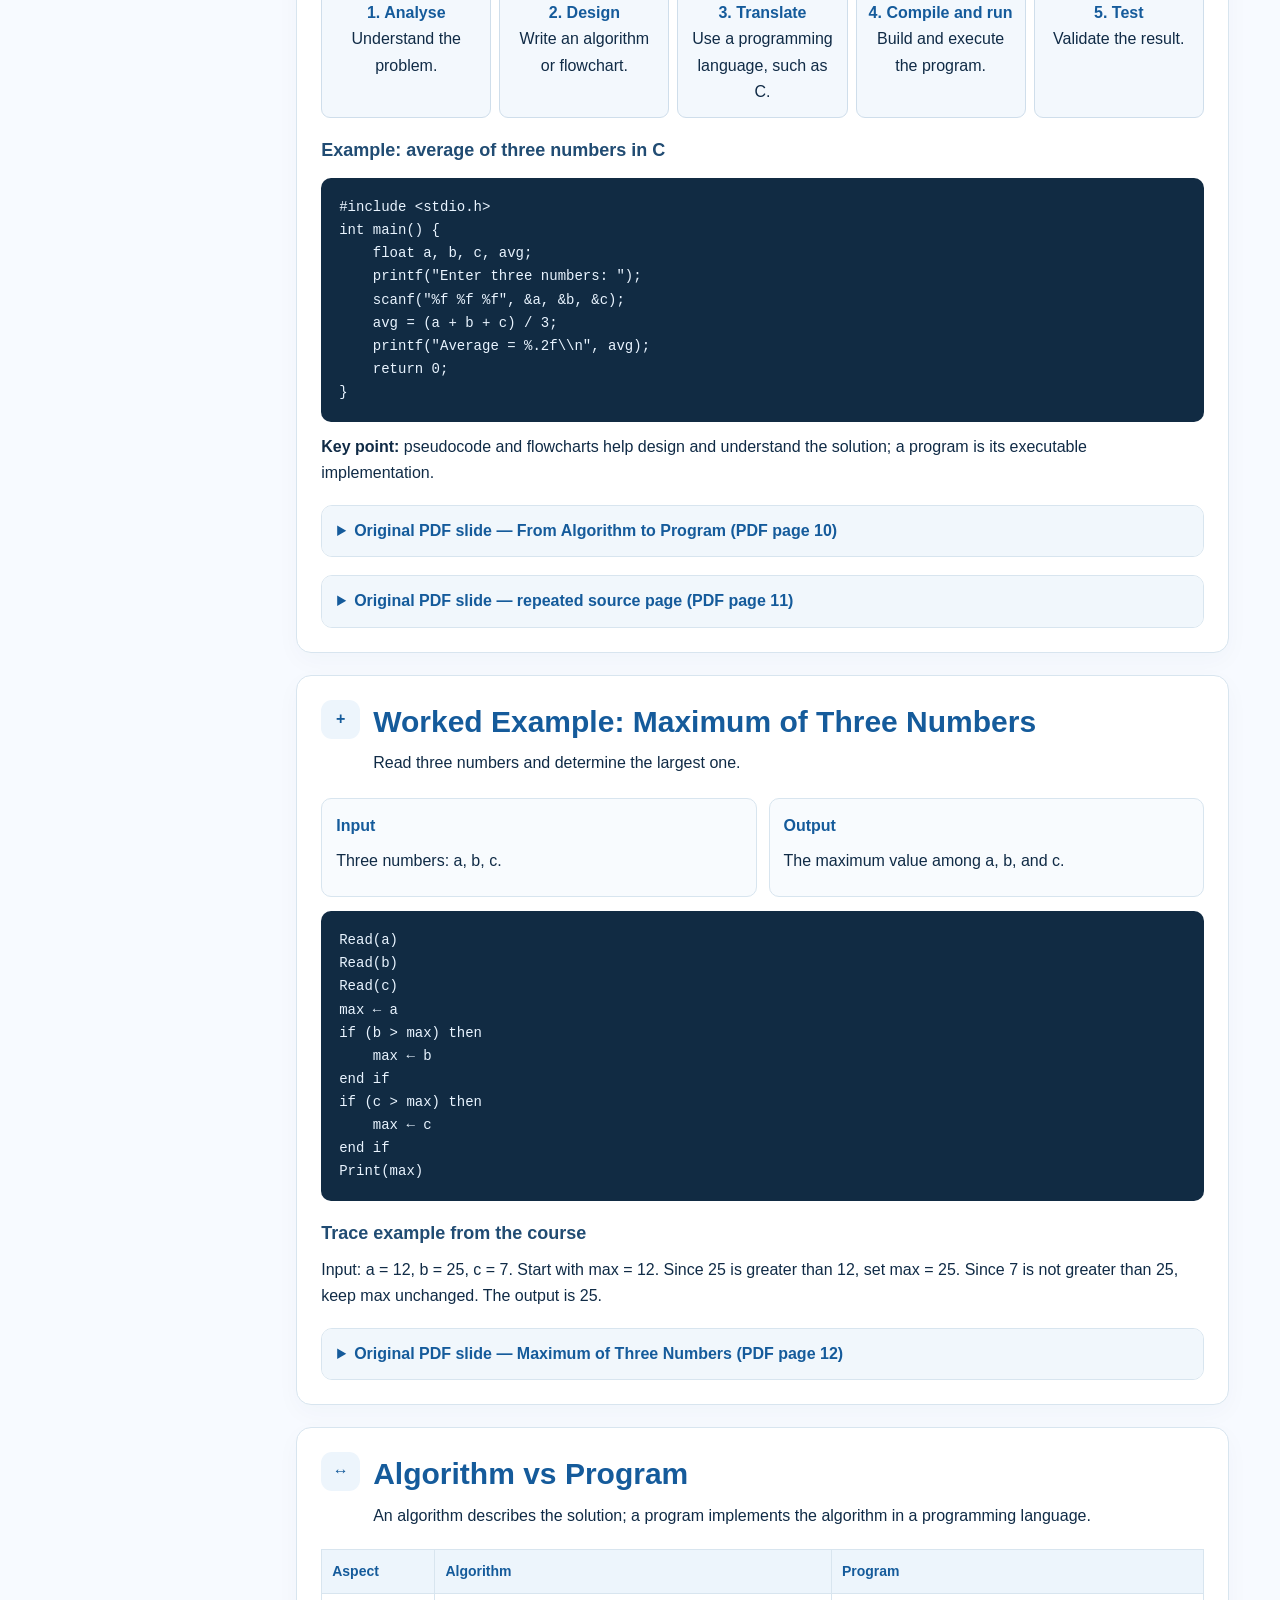
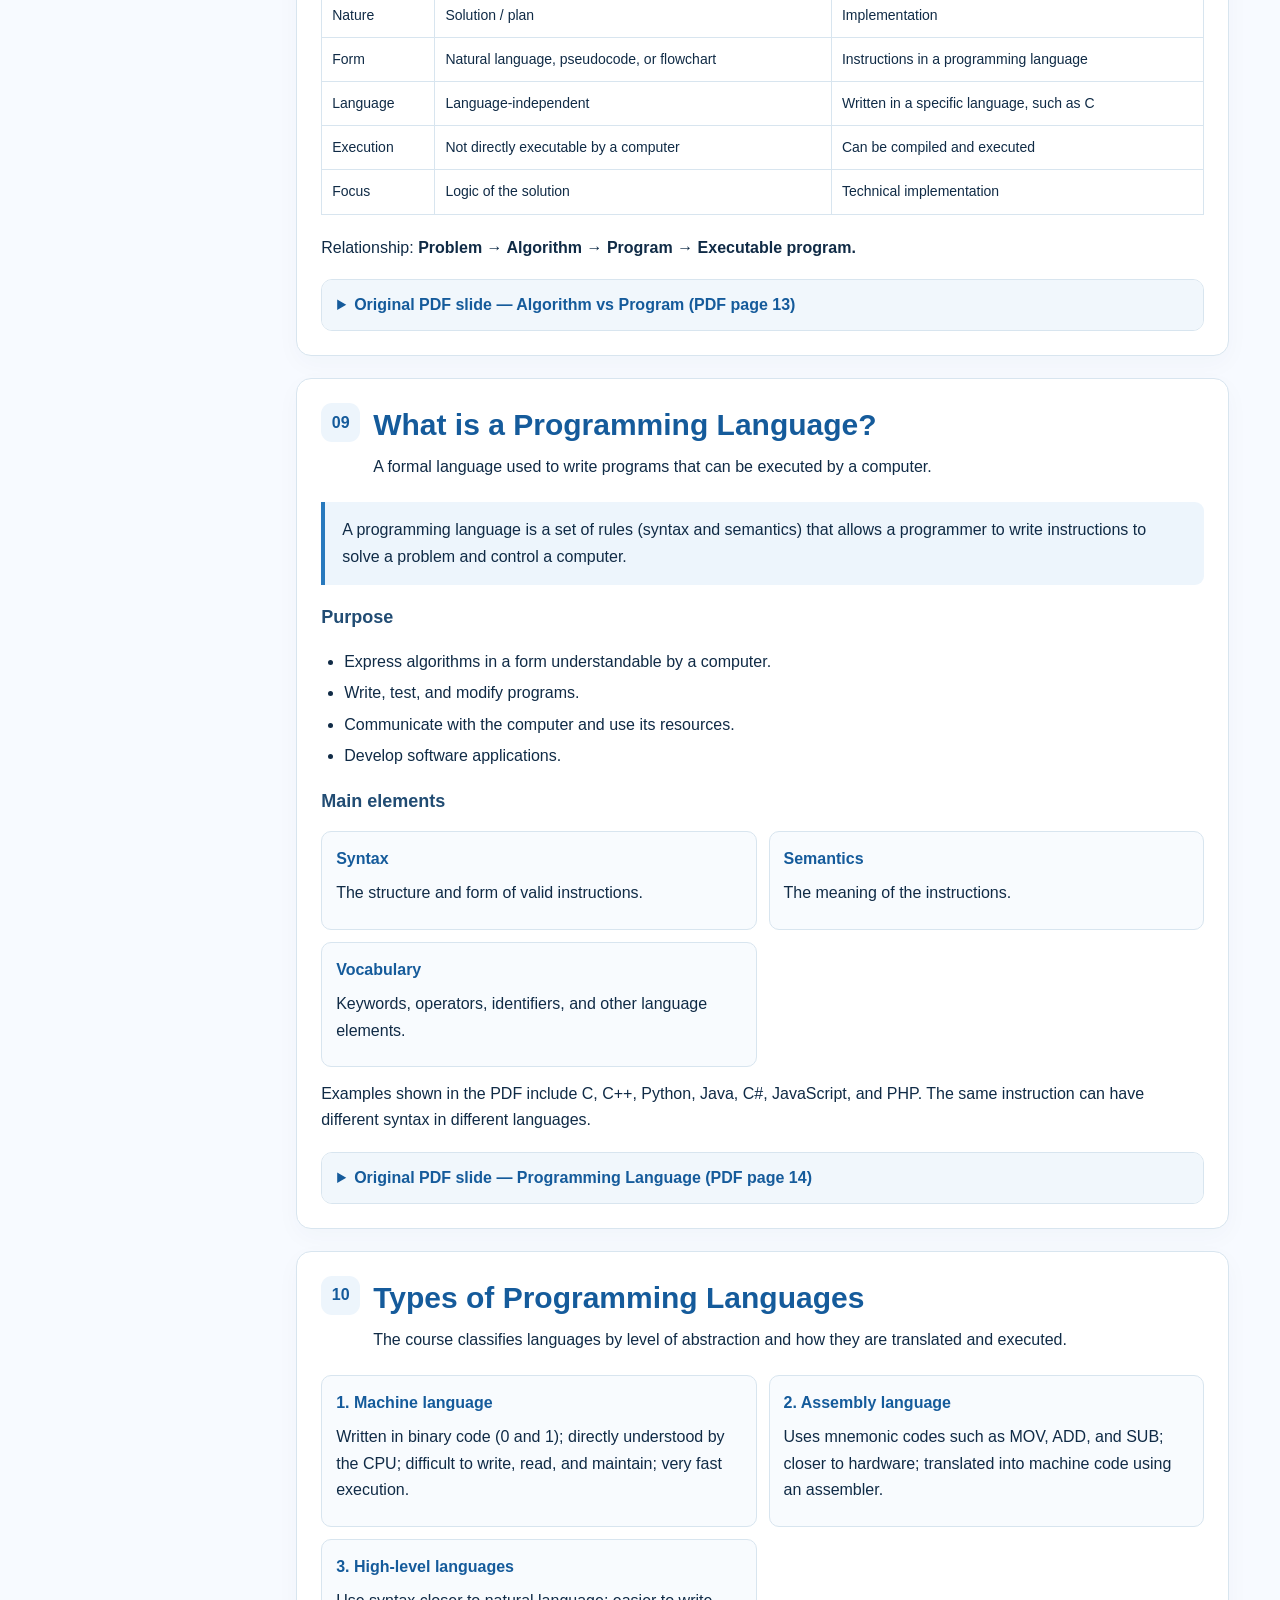
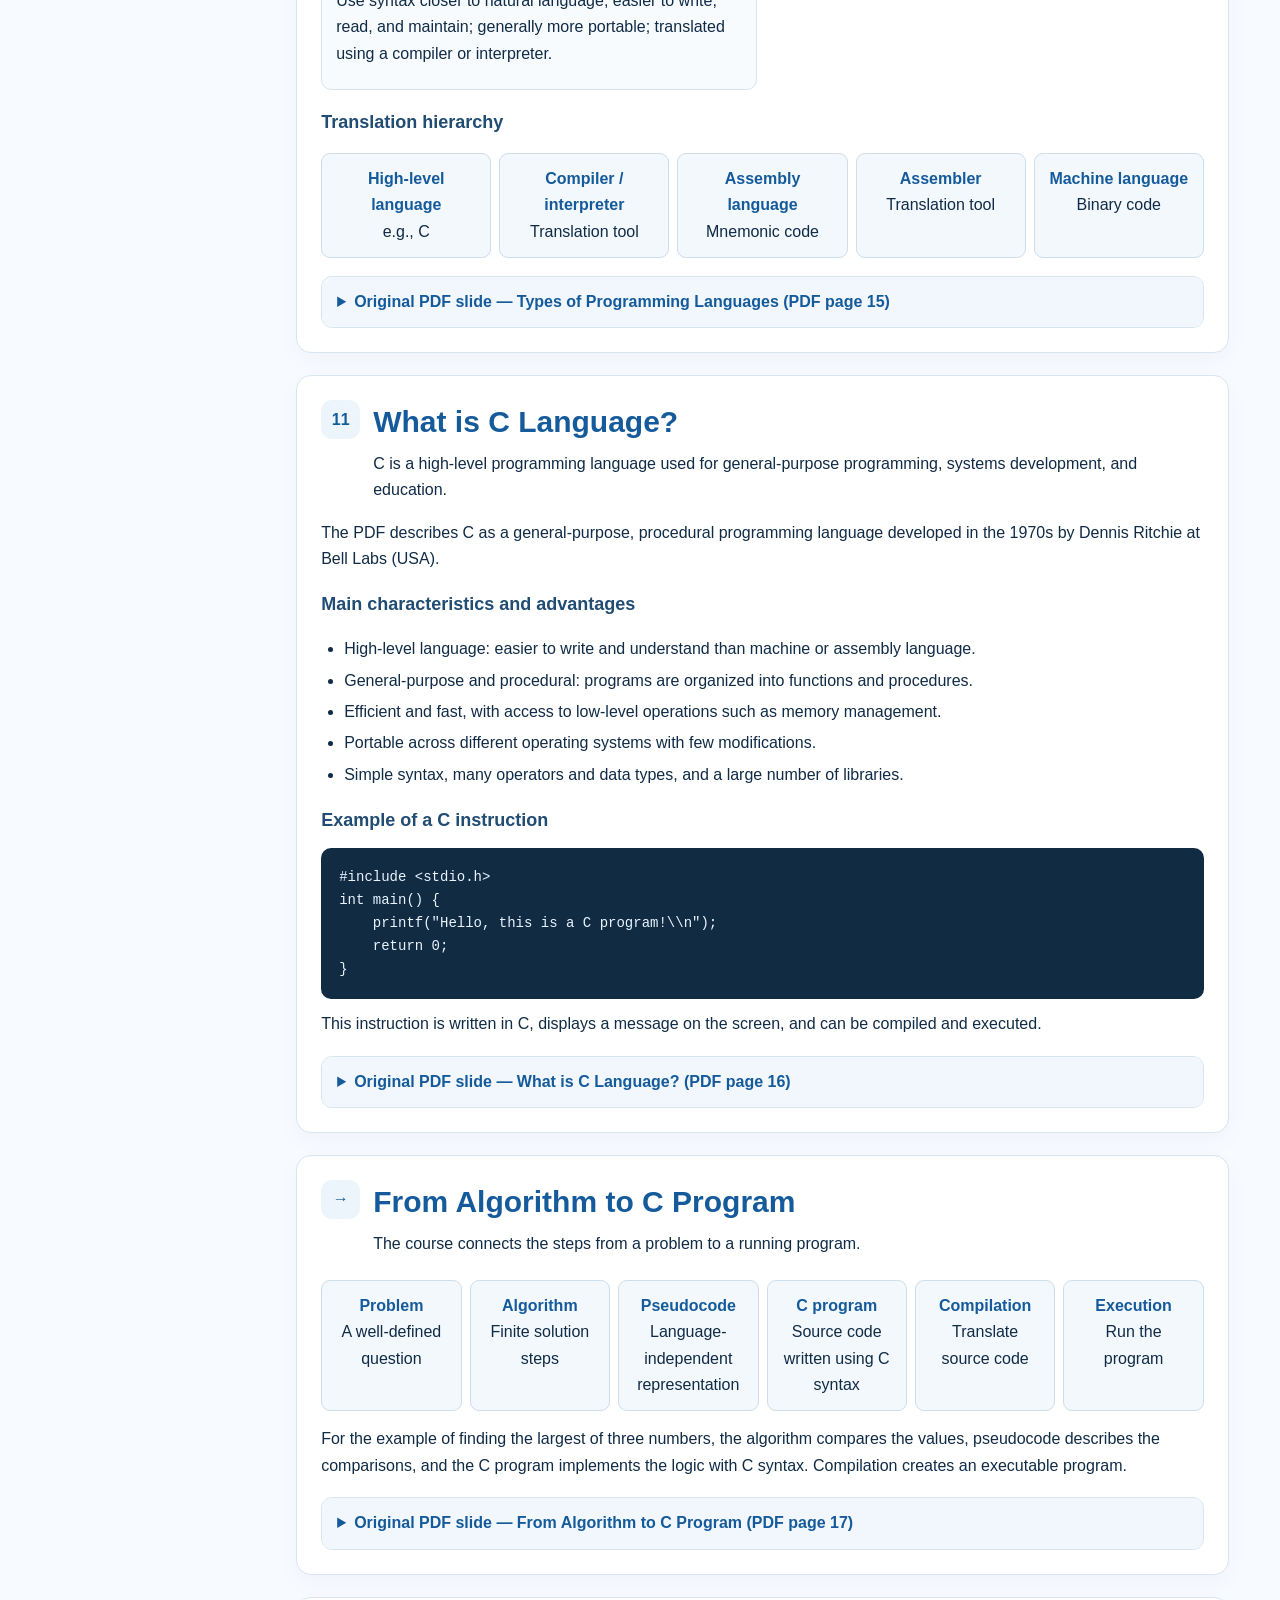
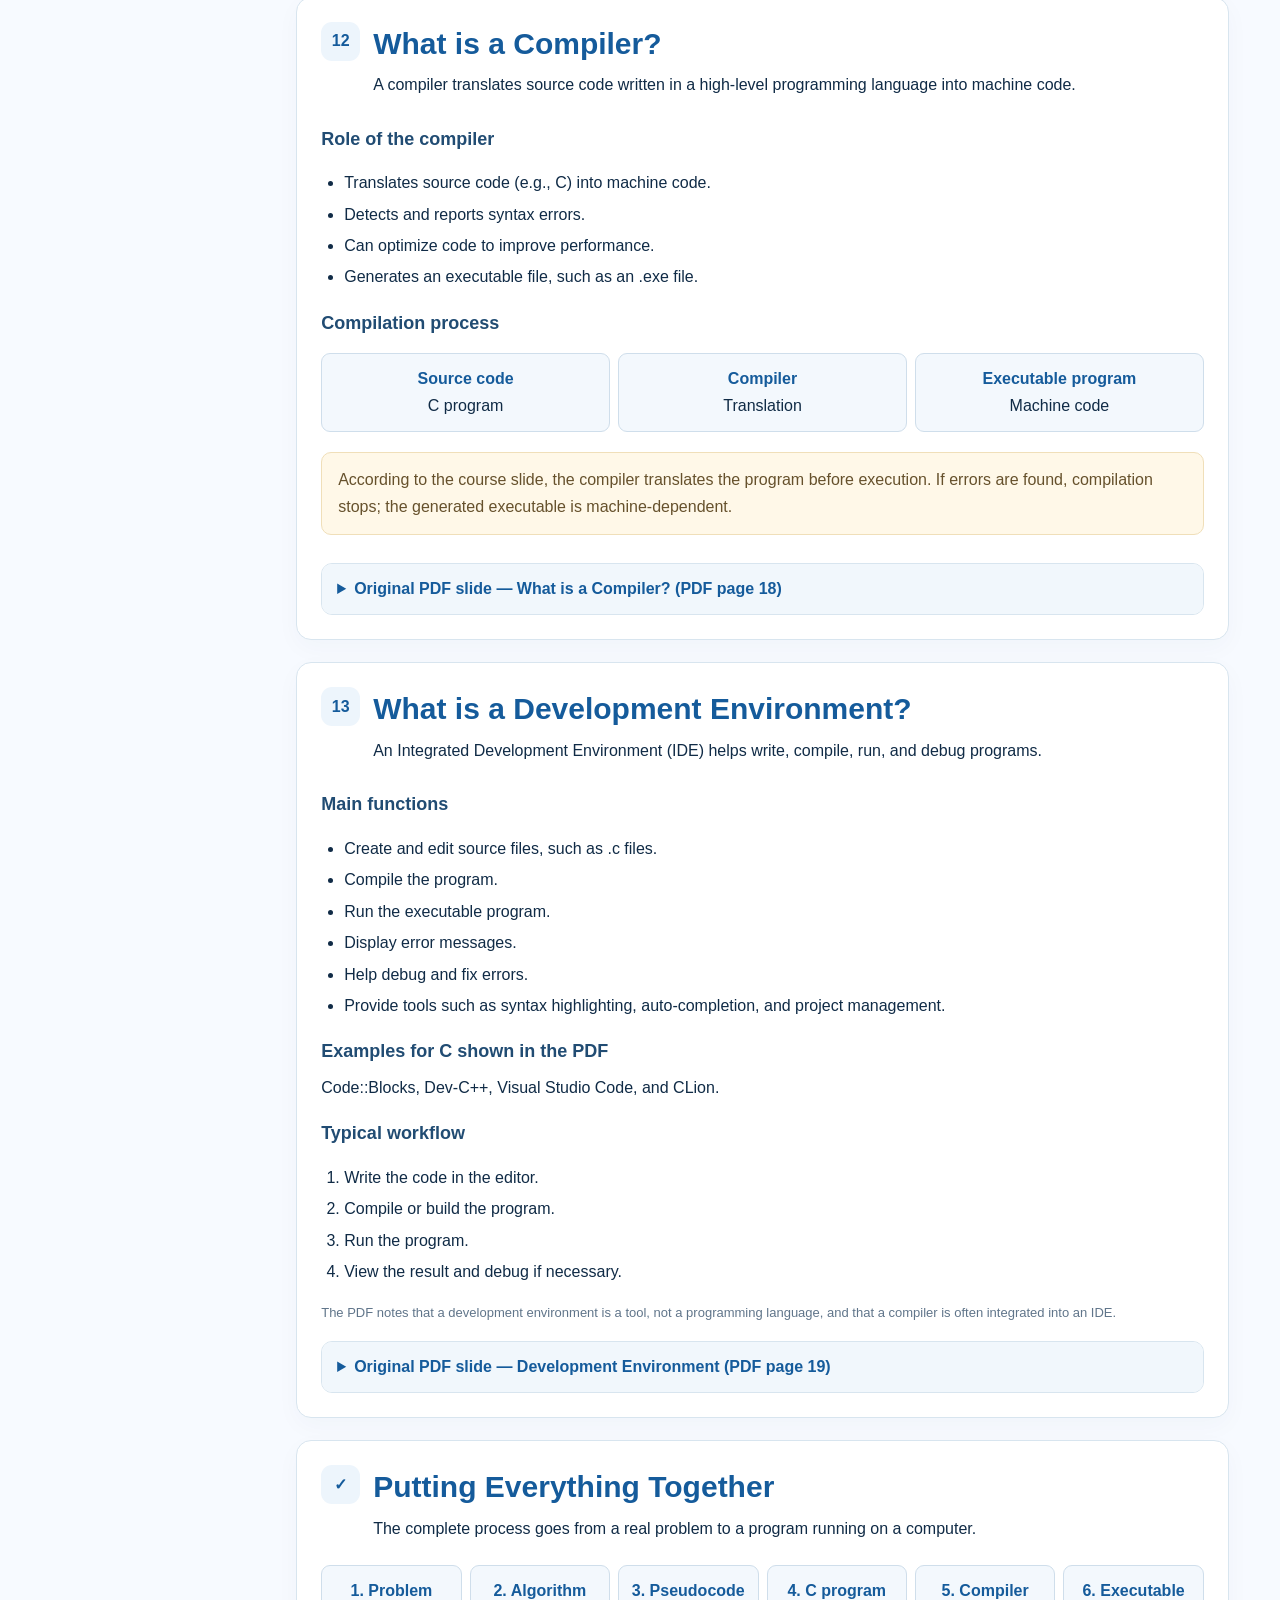
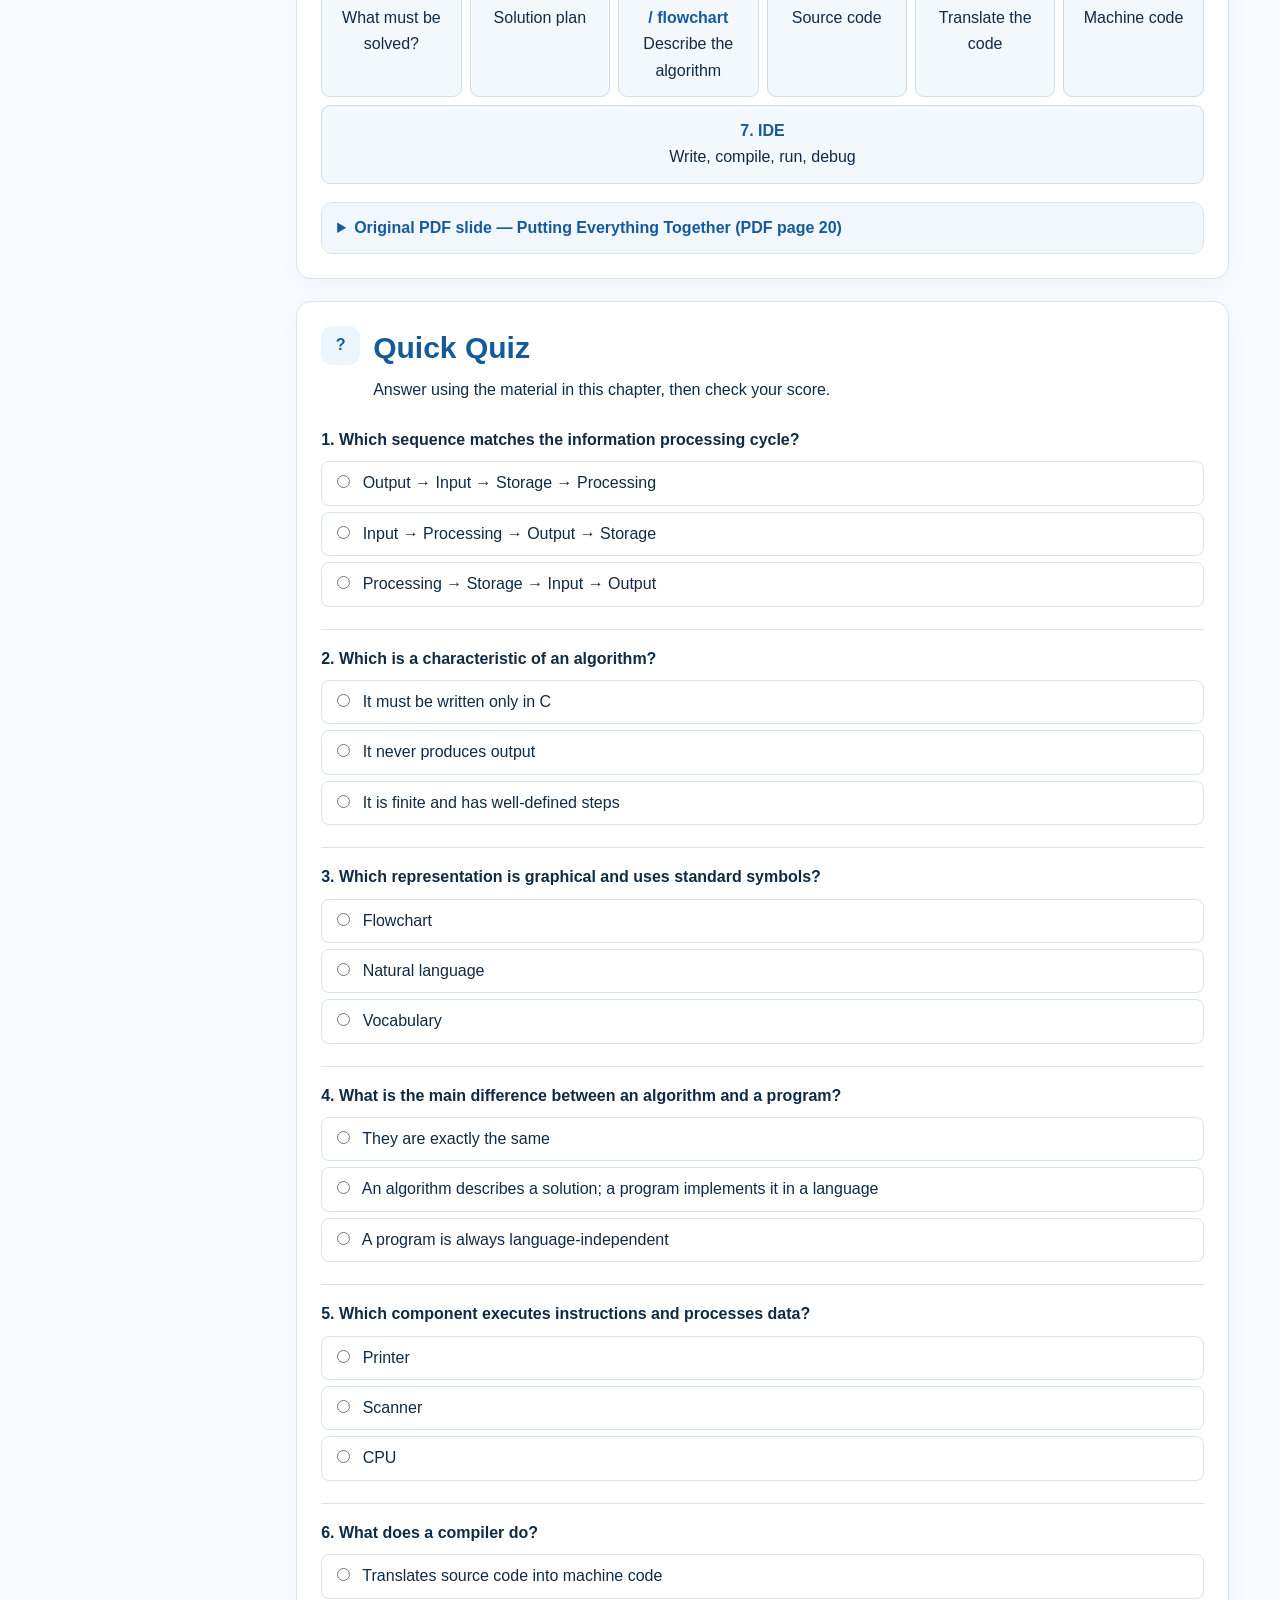
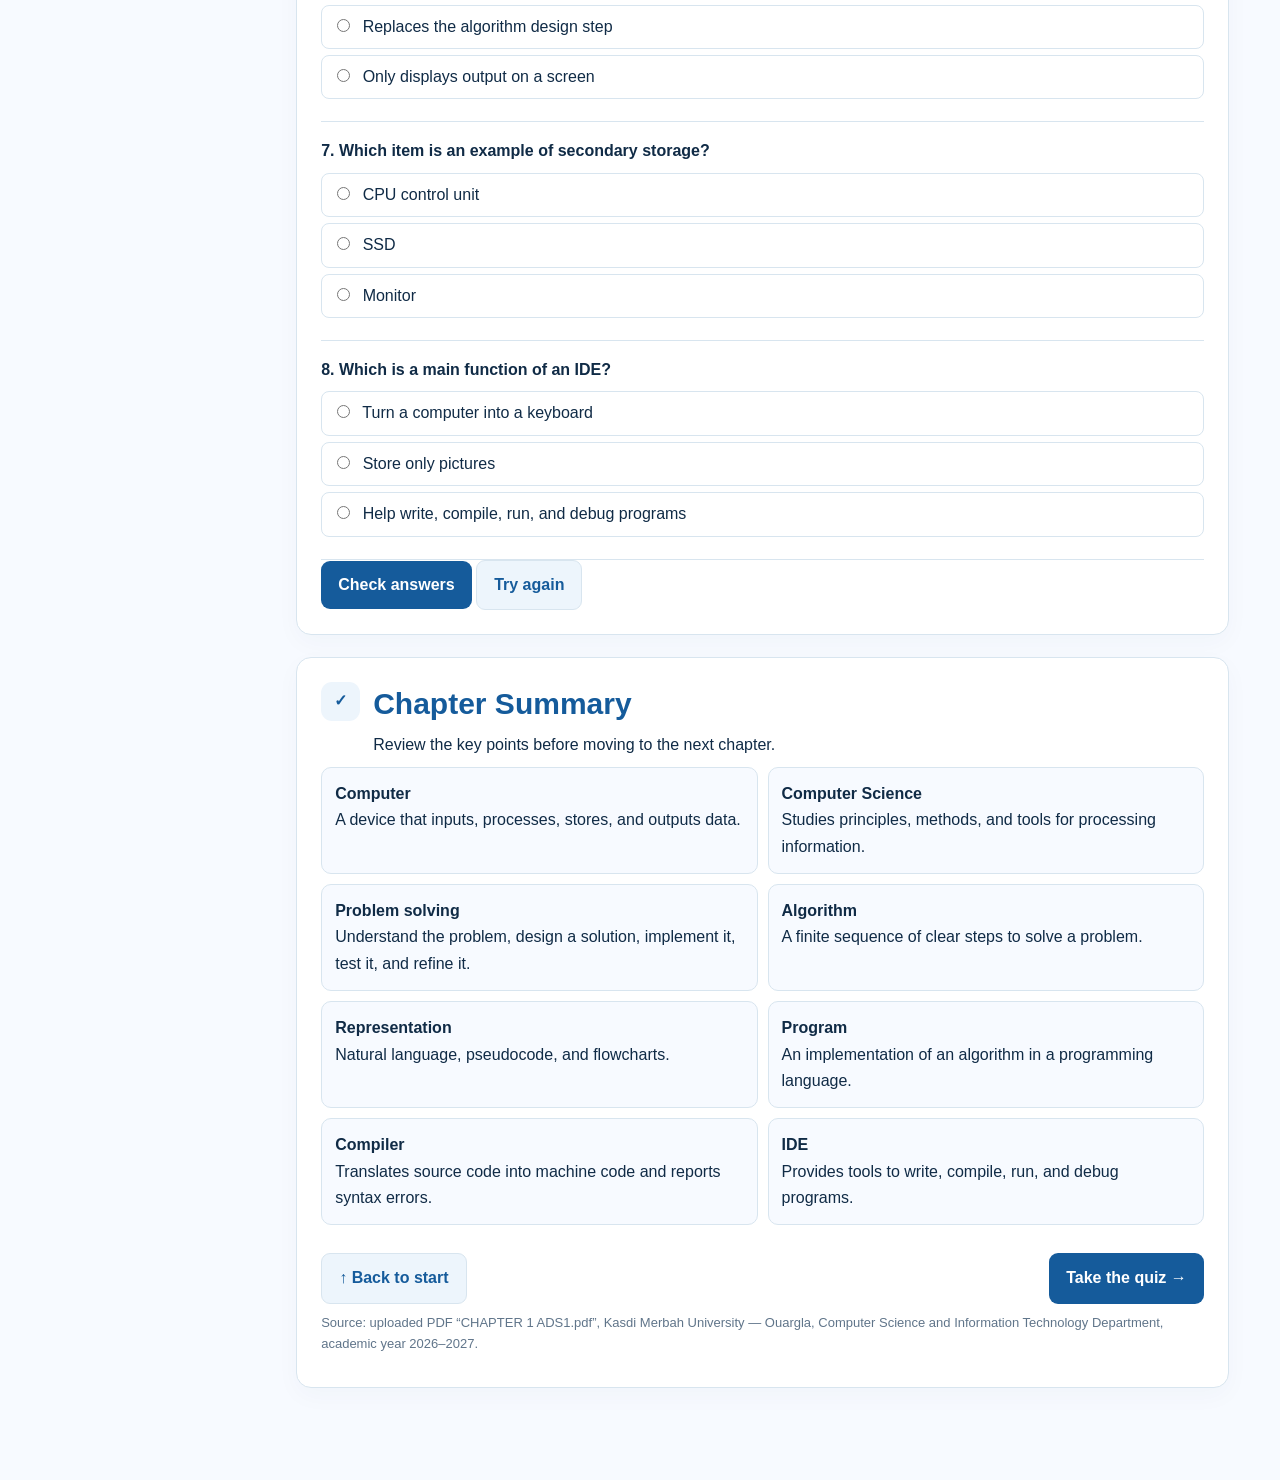
==== commit 2b5ae3e3: "Correct Chapter 1 heading labels" ====
--- a/CHAPTER1.html
+++ b/CHAPTER1.html
@@ -5,21 +5,21 @@
 <meta name="hub-title" content="Introduction to Programming">
 <meta name="hub-description" content="Computers, problem solving, algorithms, programming languages, C, compilers, and development environments.">
 <meta name="hub-sections" content="16 navigation topics">
-<title>ADS1 — Chapter 2: Introduction to Programming</title>
+<title>ADS1 — Chapter 1: Introduction to Programming</title>
 <style>
 :root{--blue:#155b9b;--blue2:#2879bd;--navy:#102b46;--pale:#edf5fc;--line:#d8e5ef;--muted:#60758a;--good:#20794f;--bad:#b33c3c;--gold:#e5b75c}
 *{box-sizing:border-box}html{scroll-behavior:smooth;scroll-padding-top:90px}body{margin:0;background:#f7faff;color:var(--navy);font:16px/1.65 Arial,Helvetica,sans-serif}button{font:inherit;cursor:pointer}.top{height:68px;background:#fff;border-bottom:1px solid var(--line);display:flex;align-items:center;justify-content:space-between;padding:0 24px;position:sticky;top:0;z-index:10}.brand{font-weight:900;letter-spacing:.08em;color:var(--blue)}.top small{color:var(--muted)}.progress{height:4px;background:#e7eef5;position:sticky;top:68px;z-index:10}.progress span{display:block;width:0;height:100%;background:var(--blue2);transition:width .2s}.shell{display:grid;grid-template-columns:245px minmax(0,1fr);max-width:1500px;margin:auto}.sidebar{height:calc(100vh - 72px);position:sticky;top:72px;overflow:auto;padding:22px 14px;background:#fff;border-right:1px solid var(--line)}.side-label{font-size:11px;font-weight:900;color:var(--muted);letter-spacing:.12em;padding:0 10px 10px}.navlink{display:flex;gap:9px;align-items:flex-start;text-decoration:none;color:#526b80;font-size:13px;line-height:1.35;padding:10px;border-radius:9px;margin:2px 0}.navlink:hover,.navlink.active{background:var(--pale);color:var(--blue)}.navlink b{min-width:22px;color:var(--blue)}main{padding:36px clamp(18px,4vw,58px) 70px;min-width:0}.hero{padding:34px;border-radius:18px;background:linear-gradient(125deg,#0d3763,#1f6eaa);color:#fff;box-shadow:0 16px 38px #123e6818}.eyebrow{font-size:11px;letter-spacing:.15em;font-weight:900;color:#d9eaff}.hero h1{font-size:clamp(32px,4vw,52px);line-height:1.08;margin:12px 0}.hero p{max-width:800px;color:#e5f0fb;margin-bottom:0}.chips{display:flex;gap:8px;flex-wrap:wrap;margin-top:20px}.chip{border:1px solid #ffffff45;border-radius:99px;padding:5px 10px;font-size:12px}.intro-note{background:#fff8e8;border:1px solid #f0dfb9;padding:14px 16px;border-radius:10px;color:#66512c;margin:20px 0 28px}.section{background:#fff;border:1px solid var(--line);border-radius:15px;padding:24px;margin:22px 0;box-shadow:0 8px 25px #153d5c08}.section-head{display:flex;align-items:flex-start;gap:13px}.num{display:grid;place-items:center;flex:0 0 39px;height:39px;border-radius:11px;background:var(--pale);color:var(--blue);font-weight:900}.section h2{font-size:clamp(22px,2.5vw,30px);line-height:1.25;margin:3px 0 10px;color:var(--blue)}.section h3{font-size:18px;margin:18px 0 8px;color:#214c73}.section p{margin:8px 0}.cards{display:grid;grid-template-columns:repeat(2,minmax(0,1fr));gap:12px;margin:14px 0}.mini{background:#f8fbfe;border:1px solid var(--line);border-radius:10px;padding:14px}.mini strong{color:var(--blue)}ul,ol{padding-left:23px}li{margin:5px 0}.definition{padding:15px 17px;border-left:4px solid var(--blue2);background:var(--pale);border-radius:0 9px 9px 0;margin:14px 0}.flow{display:flex;gap:8px;align-items:stretch;flex-wrap:wrap;margin:15px 0}.flow div{background:#f3f8fd;border:1px solid #cfdeeb;border-radius:9px;padding:12px;flex:1;min-width:120px;text-align:center}.flow b{display:block;color:var(--blue)}.code{white-space:pre-wrap;overflow:auto;background:#112b43;color:#e9f4ff;border-radius:10px;padding:18px;font:14px/1.65 Consolas,monospace;margin:12px 0}.table-wrap{overflow:auto}table{border-collapse:collapse;width:100%;margin:12px 0;font-size:14px}th,td{border:1px solid var(--line);padding:10px;text-align:left;vertical-align:top}th{background:#edf5fc;color:var(--blue)}.slide{margin-top:18px;border:1px solid var(--line);border-radius:11px;overflow:hidden;background:#f7faff}.slide summary{cursor:pointer;padding:12px 15px;color:var(--blue);font-weight:800;background:#f1f7fc}.slide img{display:block;width:100%;height:auto;max-width:850px;margin:auto}.slide p{padding:0 15px;color:var(--muted);font-size:13px}.quiz-question{padding:16px 0;border-bottom:1px solid var(--line)}.quiz-question:last-child{border:0}.quiz-question p{font-weight:800;margin:0 0 8px}.option{display:block;padding:8px 10px;border:1px solid var(--line);border-radius:8px;margin:6px 0;font-weight:400;cursor:pointer}.option:has(input:checked){border-color:var(--blue2);background:var(--pale)}.option input{margin-right:8px}.btn{border:0;border-radius:9px;background:var(--blue);color:white;padding:11px 17px;font-weight:800}.btn.secondary{background:#edf5fc;color:var(--blue);border:1px solid var(--line)}.feedback{margin-top:12px;padding:12px;border-radius:9px;display:none}.feedback.show{display:block}.feedback.good{background:#eaf7f0;color:var(--good)}.feedback.bad{background:#fff0f0;color:var(--bad)}.keypoints{display:grid;grid-template-columns:repeat(2,minmax(0,1fr));gap:10px}.keypoints div{background:#f7faff;border:1px solid var(--line);border-radius:10px;padding:13px}.footer-nav{display:flex;justify-content:space-between;gap:10px;flex-wrap:wrap;margin-top:28px}.small{font-size:13px;color:var(--muted)}
-@media(max-width:850px){.shell{grid-template-columns:1fr}.sidebar{position:relative;top:auto;height:auto;display:flex;overflow:auto;gap:5px;border-right:0;border-bottom:1px solid var(--line);padding:10px}.side-label{display:none}.navlink{white-space:nowrap;align-items:center;flex:0 0 auto}.top small{display:none}main{padding:20px 14px 50px}.hero{padding:24px}.cards,.keypoints{grid-template-columns:1fr}.section{padding:17px}}
+@media(max-width:850px){.shell{grid-template-columns:1fr}.sidebar{position:sticky;top:72px;height:auto;max-height:94px;display:flex;overflow-x:auto;overflow-y:hidden;overscroll-behavior-x:contain;scroll-snap-type:x proximity;scrollbar-width:thin;gap:7px;border-right:0;border-bottom:1px solid var(--line);padding:8px 10px;background:#fff;z-index:9}.side-label{display:none}.navlink{white-space:normal;align-items:center;flex:0 0 150px;min-height:58px;padding:8px;scroll-snap-align:center;line-height:1.2}.navlink b{flex:0 0 24px}.top small{display:none}main{padding:20px 14px 50px}.hero{padding:24px}.cards,.keypoints{grid-template-columns:1fr}.section{padding:17px}}
 </style>
 </head>
 <body>
-<header class="top"><div class="brand">ADS1 <span style="color:#9db0c4">/</span> CHAPTER 02</div><small>Kasdi Merbah University — Ouargla · Computer Science</small><button class="btn secondary" onclick="window.scrollTo({top:0,behavior:'smooth'})">↑ Top</button></header>
+<header class="top"><div class="brand">ADS1 <span style="color:#9db0c4">/</span> CHAPTER 01</div><small>Kasdi Merbah University — Ouargla · Computer Science</small><button class="btn secondary" onclick="window.scrollTo({top:0,behavior:'smooth'})">↑ Top</button></header>
 <div class="progress"><span id="progressBar"></span></div>
 <div class="shell">
 <aside class="sidebar"><div class="side-label">CHAPTER CONTENTS</div>
 <a class="navlink" href="#start"><b>00</b> Overview</a><a class="navlink" href="#computer"><b>01</b> What is a Computer?</a><a class="navlink" href="#cs"><b>02</b> Computer Science</a><a class="navlink" href="#components"><b>03</b> Main Components</a><a class="navlink" href="#cycle"><b>04</b> Processing Cycle</a><a class="navlink" href="#problem"><b>05</b> Problem Solving</a><a class="navlink" href="#algorithm"><b>06</b> Algorithms</a><a class="navlink" href="#represent"><b>07</b> Algorithm Representation</a><a class="navlink" href="#program"><b>08</b> Algorithm to Program</a><a class="navlink" href="#language"><b>09</b> Programming Languages</a><a class="navlink" href="#types"><b>10</b> Language Types</a><a class="navlink" href="#clang"><b>11</b> C Language</a><a class="navlink" href="#compiler"><b>12</b> Compiler</a><a class="navlink" href="#ide"><b>13</b> Development Environment</a><a class="navlink" href="#quiz"><b>14</b> Quick Quiz</a><a class="navlink" href="#summary"><b>15</b> Summary</a></aside>
 <main>
-<section class="hero" id="start"><div class="eyebrow">ADS1 · CHAPTER 02 · SOURCE-BASED LESSON</div><h1>Introduction to Programming</h1><p>This chapter presents the basic ideas behind computers, information processing, problem solving, algorithms, programming languages, C, compilers, and development environments.</p><div class="chips"><span class="chip">Read the lesson</span><span class="chip">Review original slides</span><span class="chip">Test yourself</span></div></section>
+<section class="hero" id="start"><div class="eyebrow">ADS1 · CHAPTER 01 · SOURCE-BASED LESSON</div><h1>Introduction to Programming</h1><p>This chapter presents the basic ideas behind computers, information processing, problem solving, algorithms, programming languages, C, compilers, and development environments.</p><div class="chips"><span class="chip">Read the lesson</span><span class="chip">Review original slides</span><span class="chip">Test yourself</span></div></section>
 <div class="intro-note"><strong>Source note:</strong> This website lesson is based on the uploaded PDF titled “ADS1 — Chapter 1: Introduction to Programming” (academic year 2026–2027). It is placed here as <strong>Chapter 1</strong> in your website as requested. Use the “Original PDF slide” dropdown in each section to view the corresponding source page.</div>
 <section class="section"><div class="section-head"><div class="num">✦</div><div><h2>Chapter plan</h2><p>Topics included in the supplied lesson.</p></div></div><div class="cards"><div class="mini"><strong>Foundations</strong><p>Computer Science, computers, their components, and the information processing cycle.</p></div><div class="mini"><strong>Problem solving</strong><p>Problems, algorithms, algorithm characteristics, and representations.</p></div><div class="mini"><strong>Programming</strong><p>From an algorithm to a program, programming languages, language types, and C.</p></div><div class="mini"><strong>Execution tools</strong><p>Compilation, compilers, development environments, and the complete workflow.</p></div></div><details class="slide"><summary>Original PDF slide — Today’s Plan (PDF page 2)</summary><img src="chapter2-pages/page-02.jpg" alt="Original course plan slide"><p>Source slide preserved from the uploaded PDF.</p></details></section>
 <section class="section" id="computer"><div class="section-head"><div class="num">01</div><div><h2>What is a Computer?</h2><p>A computer receives, processes, stores, and produces information.</p></div></div><div class="definition"><strong>Definition:</strong> A computer is an electronic device that receives data, processes it according to a set of instructions, stores it, and produces useful information.</div><h3>Main characteristics</h3><ul><li><strong>Speed:</strong> performs millions of operations per second.</li><li><strong>Accuracy:</strong> produces reliable results.</li><li><strong>Storage:</strong> can store large amounts of data.</li><li><strong>Versatility:</strong> can perform different tasks such as calculations, text processing, and images.</li><li><strong>Programmability:</strong> follows a set of instructions (a program).</li></ul><div class="flow"><div><b>Input</b>Data entered (keyboard, mouse, scanner)</div><div><b>Processing</b>CPU executes instructions</div><div><b>Output</b>Information (screen, printer, speakers)</div><div><b>Storage</b>Data and programs saved for later</div></div><details class="slide"><summary>Original PDF slide — What is a Computer? (PDF page 3)</summary><img src="chapter2-pages/page-03.jpg" alt="Original What is a Computer slide"></details></section>
